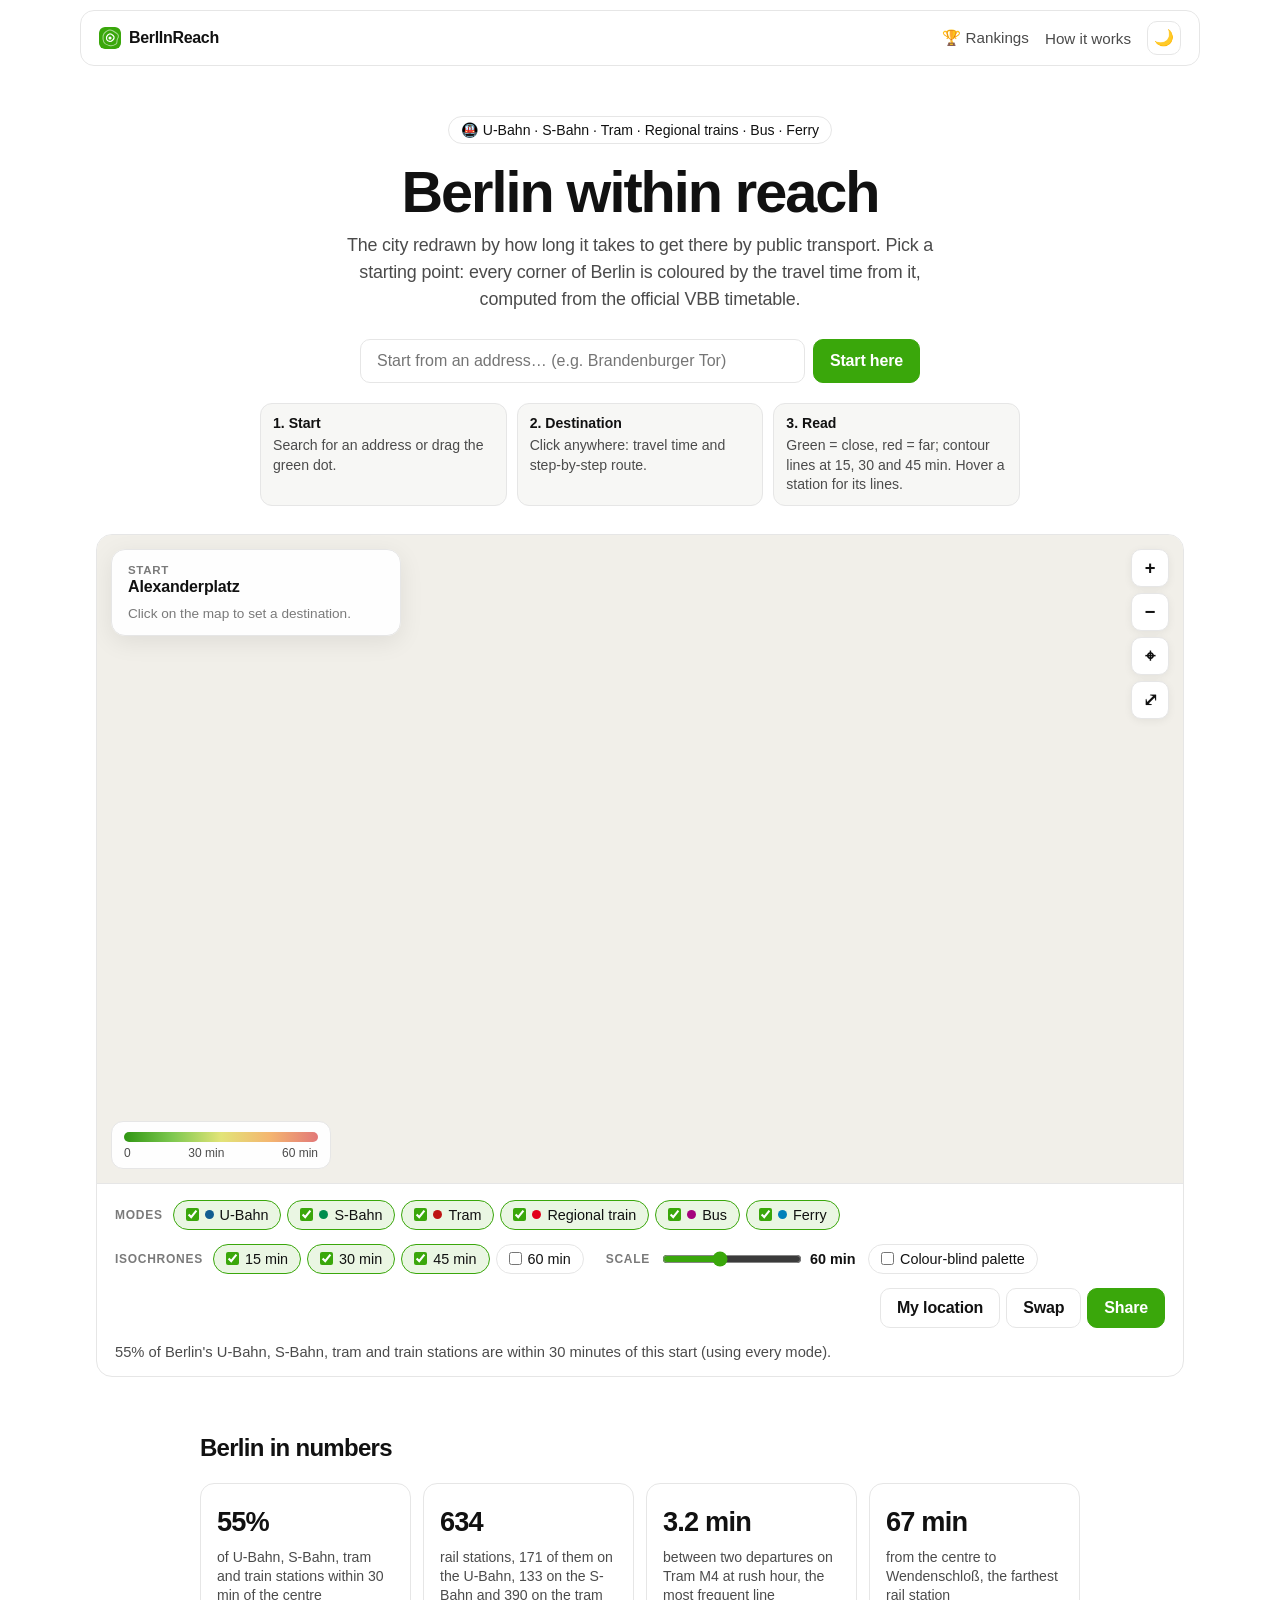
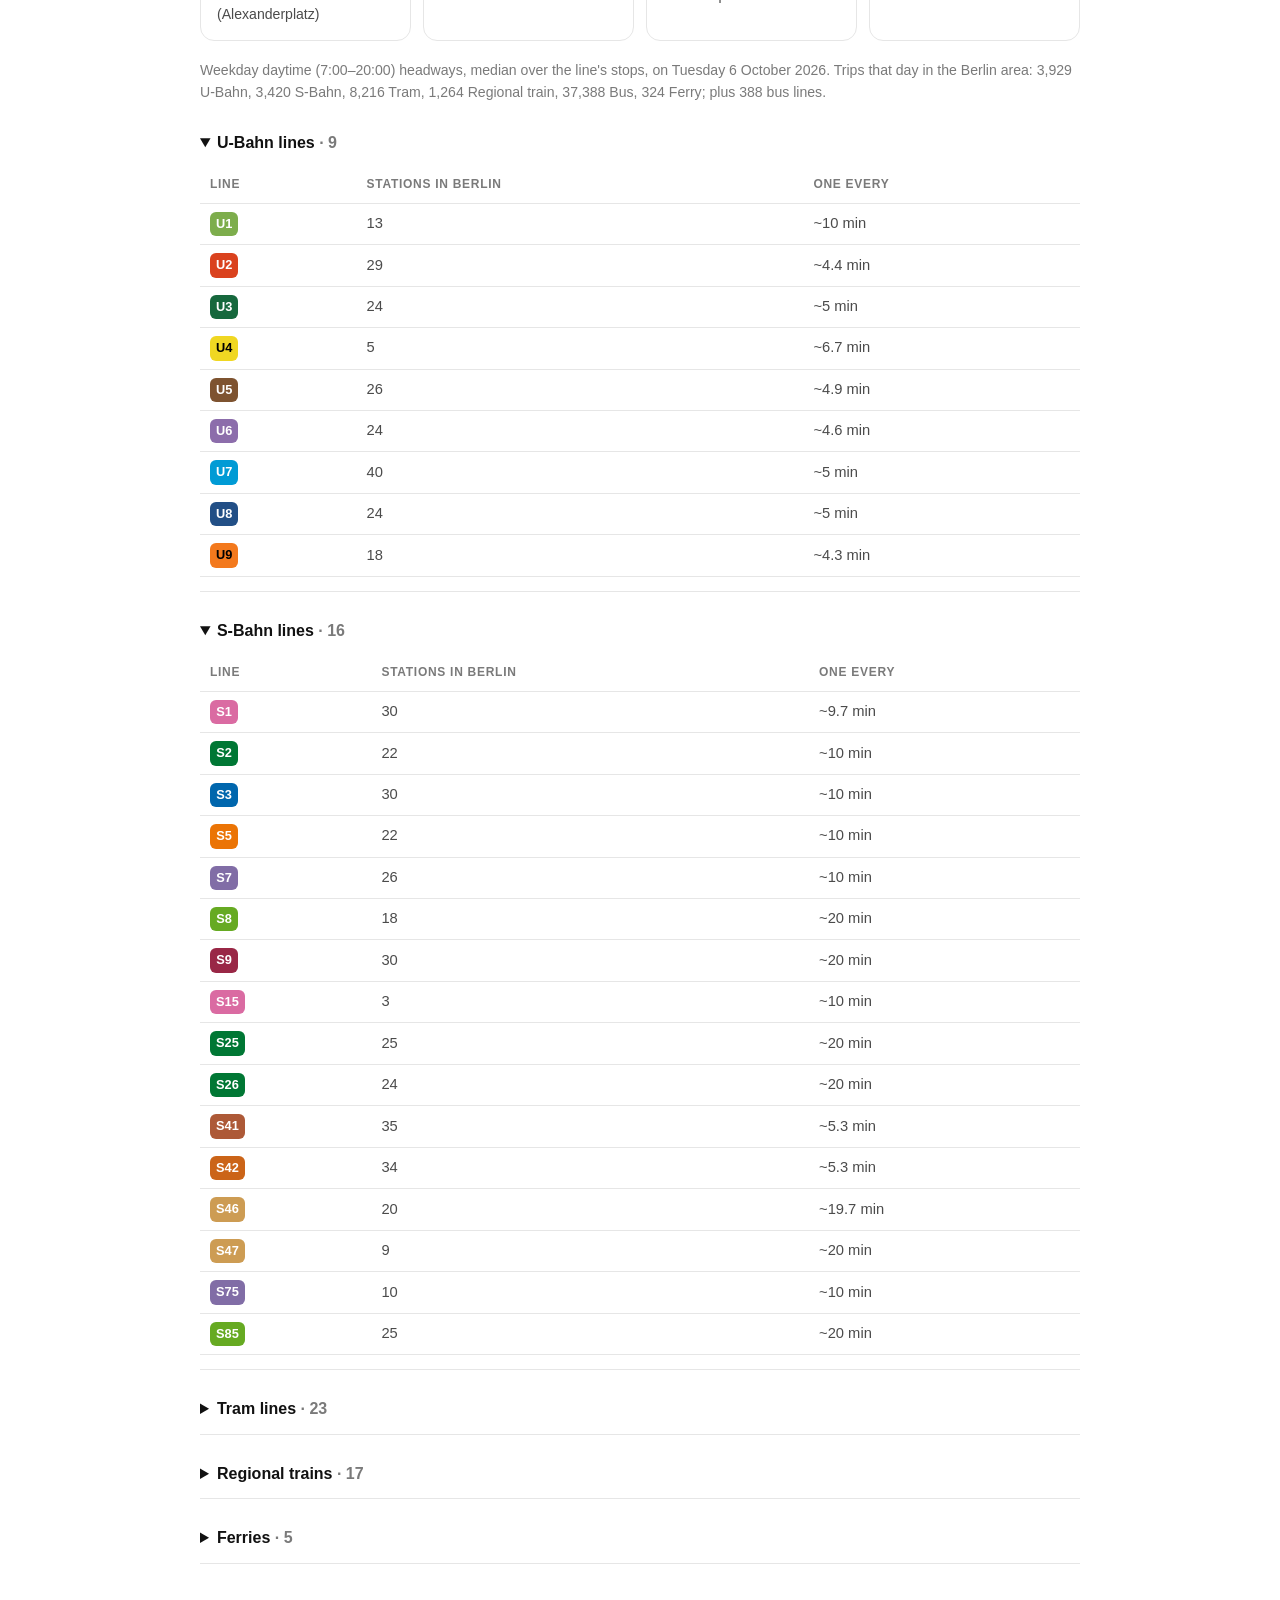
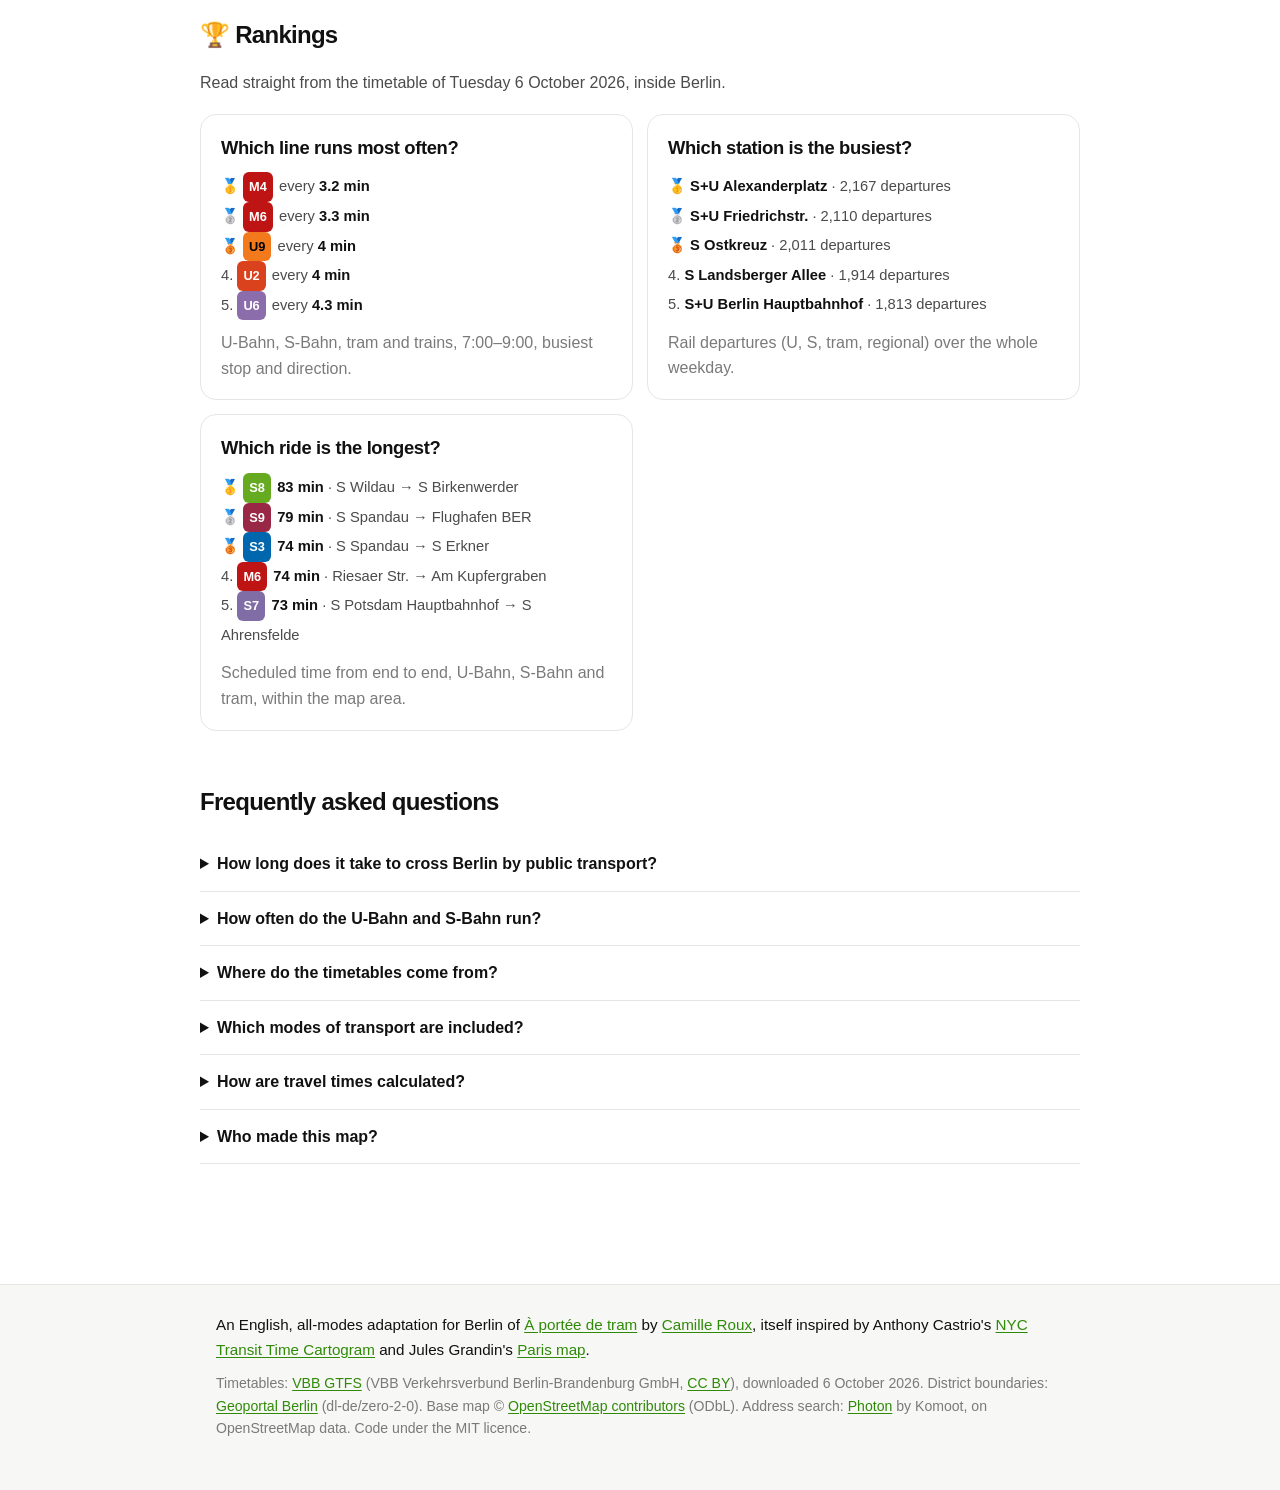
==== site/index.html @ 16c5f1ff "BerlInReach: Berlin travel-time map for every mode of public transport" ====
<!doctype html>
<html lang="en">
  <head>
    <meta charset="utf-8" />
    <meta name="viewport" content="width=device-width, initial-scale=1" />
    <title>BerlInReach · Travel times by U-Bahn, S-Bahn, tram, train, bus and ferry</title>
    <meta name="description" content="Travel time map of Berlin: pick a starting point and the whole city is coloured by how long it takes to get there by U-Bahn, S-Bahn, tram, regional train, bus and ferry (VBB timetable)." />
    <meta name="theme-color" content="#3aa70b" />
    <meta name="color-scheme" content="light dark" />
    <script>
      // Theme before the first paint: the visitor's choice, else the system's (toggle in the top bar, app.js).
      document.documentElement.dataset.theme =
        localStorage.getItem("theme") || (matchMedia("(prefers-color-scheme: dark)").matches ? "dark" : "light");
    </script>
    <link rel="icon" href="favicon.svg" type="image/svg+xml" />
    <meta property="og:type" content="website" />
    <meta property="og:locale" content="en_GB" />
    <meta property="og:site_name" content="BerlInReach" />
    <meta property="og:title" content="BerlInReach" />
    <meta property="og:description" content="Travel time map of Berlin: pick a starting point and the whole city is coloured by how long it takes to get there by U-Bahn, S-Bahn, tram, regional train, bus and ferry (VBB timetable)." />
    <meta name="twitter:card" content="summary" />
    <meta name="twitter:title" content="BerlInReach" />
    <meta name="twitter:description" content="Travel time map of Berlin: pick a starting point and the whole city is coloured by how long it takes to get there by U-Bahn, S-Bahn, tram, regional train, bus and ferry (VBB timetable)." />
    <script type="application/ld+json">{"@context": "https://schema.org", "@graph": [{"@type": "WebApplication", "name": "BerlInReach", "description": "Travel time map of Berlin: pick a starting point and the whole city is coloured by how long it takes to get there by U-Bahn, S-Bahn, tram, regional train, bus and ferry (VBB timetable).", "inLanguage": "en", "applicationCategory": "TravelApplication", "operatingSystem": "Web", "isAccessibleForFree": true, "spatialCoverage": {"@type": "Place", "name": "Berlin"}, "isBasedOn": ["https://tram.camilleroux.com/", "https://castrio.me/nyc/"]}, {"@type": "FAQPage", "mainEntity": [{"@type": "Question", "name": "How long does it take to cross Berlin by public transport?", "acceptedAnswer": {"@type": "Answer", "text": "From the centre (Alexanderplatz), 10% of U-Bahn, S-Bahn, tram and train stations are less than 15 minutes away and 55% less than 30 minutes, walking and waiting included. The farthest one, Wendenschloß, takes about 67 minutes."}}, {"@type": "Question", "name": "How often do the U-Bahn and S-Bahn run?", "acceptedAnswer": {"@type": "Answer", "text": "On a weekday between 7:00 and 20:00, the typical gap between two trains is U1: 10 min, U2: 4.4 min, U3: 5 min, U4: 6.7 min, U5: 4.9 min, U6: 4.6 min, U7: 5 min, U8: 5 min, U9: 4.3 min, S1: 9.7 min, S2: 10 min, S3: 10 min, S5: 10 min, S7: 10 min, S8: 20 min, S9: 20 min, S15: 10 min, S25: 20 min, S26: 20 min, S41: 5.3 min, S42: 5.3 min, S46: 19.7 min, S47: 20 min, S75: 10 min, S85: 20 min. The most frequent at rush hour is Tram M4, every 3.2 minutes."}}, {"@type": "Question", "name": "Where do the timetables come from?", "acceptedAnswer": {"@type": "Answer", "text": "From the official VBB timetable in GTFS format (VBB Verkehrsverbund Berlin-Brandenburg GmbH, CC BY), downloaded on 6 October 2026 and valid until 12 December 2026. Times are those of Tuesday 6 October 2026, between 7:00 and 20:00."}}, {"@type": "Question", "name": "Which modes of transport are included?", "acceptedAnswer": {"@type": "Answer", "text": "All of them: U-Bahn, S-Bahn, tram, regional trains (RE, RB, FEX), buses and BVG ferries. Untick a mode under the map to see the city without it — for example only the rail network, or everything but buses. Waiting at rarely served stops is capped at 15 minutes."}}, {"@type": "Question", "name": "How are travel times calculated?", "acceptedAnswer": {"@type": "Answer", "text": "For each trip: walking to the stop at 4.5 km/h, waiting half of the time between two departures, the scheduled time between stops, and 1.5 minutes of walking for each change (plus a minute or so to reach underground and main-line platforms). The Spree, the Havel, the Dahme, the big canals and the lakes can only be crossed on foot over a bridge. No real-time data or disruptions: this is the city “on paper”."}}, {"@type": "Question", "name": "Who made this map?", "acceptedAnswer": {"@type": "Answer", "text": "It adapts À portée de tram by Camille Roux (MIT licence) to Berlin, in English and with every mode of transport. The idea comes from Anthony Castrio's NYC Transit Time Cartogram, adapted to Paris by Jules Grandin (C'est encore loin ?)."}}]}]}</script>
    <link rel="stylesheet" href="styles.css?v=de8f45d4" />
  </head>
  <body>
    <script id="city-config" type="application/json">{"slug": "berlin", "name": "Berlin", "dataVersion": "a569e556", "defaultFrom": {"lat": 52.52165, "lon": 13.41117, "label": "Alexanderplatz"}, "searchBbox": [52.33, 13.08, 52.68, 13.77]}</script>
    <header class="topbar">
      <nav class="topbar-inner" aria-label="Main navigation">
        <a class="brand" href="./"><img src="favicon.svg" width="22" height="22" alt="" /> BerlInReach</a>
        <div class="topbar-links">
          <a class="topbar-link" href="#rankings">🏆 Rankings</a>
          <a class="topbar-link" href="#faq-title">How it works</a>
          <button id="themeToggle" type="button" class="icon-button theme-toggle" aria-label="Switch to dark mode">🌙</button>
        </div>
      </nav>
    </header>

    <main class="page">
      <section class="hero">
        <span class="chip">🚇 U-Bahn · S-Bahn · Tram · Regional trains · Bus · Ferry</span>
        <h1>Berlin within&nbsp;reach</h1>
        <p class="lede">
          The city redrawn by how long it takes to get there by public transport. Pick a starting point: every corner
          of Berlin is coloured by the travel time from it, computed from the official VBB timetable.
        </p>
        <form id="searchForm" class="search" role="search" autocomplete="off">
          <label class="visually-hidden" for="searchInput">Starting address</label>
          <input id="searchInput" type="search" placeholder="Start from an address… (e.g. Brandenburger Tor)" />
          <button type="submit" class="button primary">Start here</button>
          <ul id="searchResults" class="search-results" hidden></ul>
        </form>
        <ol class="steps" aria-label="How to use">
          <li><strong>1. Start</strong> Search for an address or drag the green dot.</li>
          <li><strong>2. Destination</strong> Click anywhere: travel time and step-by-step route.</li>
          <li><strong>3. Read</strong> Green = close, red = far; contour lines at 15, 30 and 45 min. Hover a station for its lines.</li>
        </ol>
      </section>

      <section class="map-card" aria-label="Travel time map">
        <noscript>
          <p class="noscript">This interactive map needs JavaScript to compute travel times. Please enable it.</p>
        </noscript>
        <div id="mapStage" class="map-stage">
          <canvas id="mapCanvas"></canvas>
          <div id="mapTooltip" class="map-tooltip" role="tooltip" hidden></div>

          <aside id="tripPanel" class="trip-panel" aria-live="polite">
            <p class="trip-eyebrow">Start</p>
            <p id="tripFrom" class="trip-from">Loading the network…</p>
            <div id="tripResult" class="trip-result" hidden>
              <div class="trip-row">
                <p class="trip-eyebrow">Destination</p>
                <button id="removeTo" type="button" class="link-button">Remove</button>
              </div>
              <p id="tripTo" class="trip-to"></p>
              <p id="tripDuration" class="trip-duration"></p>
              <ol id="tripSteps" class="trip-steps"></ol>
              <div id="heatFrom" class="segmented" role="group" aria-label="Point the map is coloured from">
                <span>Map from</span>
                <button type="button" data-source="from" aria-pressed="true">the start</button>
                <button type="button" data-source="to" aria-pressed="false">the destination</button>
              </div>
            </div>
            <p id="tripHint" class="trip-hint">Click on the map to set a destination.</p>
          </aside>

          <div class="map-buttons">
            <button id="zoomIn" type="button" class="icon-button" aria-label="Zoom in">+</button>
            <button id="zoomOut" type="button" class="icon-button" aria-label="Zoom out">−</button>
            <button id="recenter" type="button" class="icon-button" aria-label="Recentre the map">⌖</button>
            <button id="fullscreen" type="button" class="icon-button" aria-label="Fullscreen">⤢</button>
          </div>

          <div class="legend" aria-hidden="true">
            <div id="legendBar" class="legend-bar"></div>
            <div class="legend-labels"><span>0</span><span id="legendMid"></span><span id="legendMax"></span></div>
          </div>
        </div>

        <div class="controls">
          <div id="modeToggles" class="control-group">
            <span class="control-label">Modes</span>
            <label class="pill-toggle"><input type="checkbox" value="ubahn" checked /><span class="mode-dot" style="background:#115D91"></span> U-Bahn</label>
            <label class="pill-toggle"><input type="checkbox" value="sbahn" checked /><span class="mode-dot" style="background:#008D4F"></span> S-Bahn</label>
            <label class="pill-toggle"><input type="checkbox" value="tram" checked /><span class="mode-dot" style="background:#BE1414"></span> Tram</label>
            <label class="pill-toggle"><input type="checkbox" value="regional" checked /><span class="mode-dot" style="background:#E2001A"></span> Regional train</label>
            <label class="pill-toggle"><input type="checkbox" value="bus" checked /><span class="mode-dot" style="background:#A5027D"></span> Bus</label>
            <label class="pill-toggle"><input type="checkbox" value="ferry" checked /><span class="mode-dot" style="background:#0080BA"></span> Ferry</label>
          </div>
          <div id="isoToggles" class="control-group">
            <span class="control-label">Isochrones</span>
            <label class="pill-toggle"><input type="checkbox" value="15" checked /> 15 min</label>
            <label class="pill-toggle"><input type="checkbox" value="30" checked /> 30 min</label>
            <label class="pill-toggle"><input type="checkbox" value="45" checked /> 45 min</label>
            <label class="pill-toggle"><input type="checkbox" value="60" /> 60 min</label>
          </div>
          <div class="control-group">
            <label class="control-label" for="maxRange">Scale</label>
            <input id="maxRange" type="range" min="20" max="120" step="5" value="60" />
            <output id="maxValue" for="maxRange">60 min</output>
            <label class="pill-toggle" title="Yellow (close) to purple (far): readable with any colour vision"><input id="paletteToggle" type="checkbox" /> Colour-blind palette</label>
          </div>
          <div class="control-group actions">
            <button id="locate" type="button" class="button">My location</button>
            <button id="swap" type="button" class="button">Swap</button>
            <button id="share" type="button" class="button primary">Share</button>
          </div>
        </div>
        <p id="reach" class="reach"></p>
      </section>

      <section class="section" aria-labelledby="stats-title">
        <h2 id="stats-title">Berlin in numbers</h2>
        <div class="stat-grid">
          <div class="stat"><strong>55%</strong><span>of U-Bahn, S-Bahn, tram and train stations within 30 min of the centre (Alexanderplatz)</span></div>
          <div class="stat"><strong>634</strong><span>rail stations, 171 of them on the U-Bahn, 133 on the S-Bahn and 390 on the tram</span></div>
          <div class="stat"><strong>3.2&nbsp;min</strong><span>between two departures on Tram M4 at rush hour, the most frequent line</span></div>
          <div class="stat"><strong>67&nbsp;min</strong><span>from the centre to Wendenschloß, the farthest rail station</span></div>
        </div>
        <p class="muted">Weekday daytime (7:00–20:00) headways, median over the line's stops, on Tuesday 6 October 2026. Trips that day in the Berlin area: 3,929 U-Bahn, 3,420 S-Bahn, 8,216 Tram, 1,264 Regional train, 37,388 Bus, 324 Ferry; plus 388 bus lines.</p>
        <details class="lines-block" open>
          <summary>U-Bahn lines <span class="muted">· 9</span></summary>
          <table class="lines-table">
            <thead><tr><th scope="col">Line</th><th scope="col">Stations in Berlin</th><th scope="col">One every</th></tr></thead>
            <tbody>
            <tr><td><span class="line-badge" style="background:#7DAD4C;color:#FFFFFF">U1</span></td><td>13</td><td>~10 min</td></tr>
            <tr><td><span class="line-badge" style="background:#DA421E;color:#FFFFFF">U2</span></td><td>29</td><td>~4.4 min</td></tr>
            <tr><td><span class="line-badge" style="background:#16683D;color:#FFFFFF">U3</span></td><td>24</td><td>~5 min</td></tr>
            <tr><td><span class="line-badge" style="background:#F0D722;color:#000000">U4</span></td><td>5</td><td>~6.7 min</td></tr>
            <tr><td><span class="line-badge" style="background:#7E5330;color:#FFFFFF">U5</span></td><td>26</td><td>~4.9 min</td></tr>
            <tr><td><span class="line-badge" style="background:#8C6DAB;color:#FFFFFF">U6</span></td><td>24</td><td>~4.6 min</td></tr>
            <tr><td><span class="line-badge" style="background:#009BD5;color:#FFFFFF">U7</span></td><td>40</td><td>~5 min</td></tr>
            <tr><td><span class="line-badge" style="background:#224F86;color:#FFFFFF">U8</span></td><td>24</td><td>~5 min</td></tr>
            <tr><td><span class="line-badge" style="background:#F3791D;color:#000000">U9</span></td><td>18</td><td>~4.3 min</td></tr>
            </tbody>
          </table>
        </details>
        <details class="lines-block" open>
          <summary>S-Bahn lines <span class="muted">· 16</span></summary>
          <table class="lines-table">
            <thead><tr><th scope="col">Line</th><th scope="col">Stations in Berlin</th><th scope="col">One every</th></tr></thead>
            <tbody>
            <tr><td><span class="line-badge" style="background:#DA6BA2;color:#FFFFFF">S1</span></td><td>30</td><td>~9.7 min</td></tr>
            <tr><td><span class="line-badge" style="background:#007734;color:#FFFFFF">S2</span></td><td>22</td><td>~10 min</td></tr>
            <tr><td><span class="line-badge" style="background:#0066AD;color:#FFFFFF">S3</span></td><td>30</td><td>~10 min</td></tr>
            <tr><td><span class="line-badge" style="background:#EB7405;color:#FFFFFF">S5</span></td><td>22</td><td>~10 min</td></tr>
            <tr><td><span class="line-badge" style="background:#816DA6;color:#FFFFFF">S7</span></td><td>26</td><td>~10 min</td></tr>
            <tr><td><span class="line-badge" style="background:#66AA22;color:#FFFFFF">S8</span></td><td>18</td><td>~20 min</td></tr>
            <tr><td><span class="line-badge" style="background:#992746;color:#FFFFFF">S9</span></td><td>30</td><td>~20 min</td></tr>
            <tr><td><span class="line-badge" style="background:#DA6BA2;color:#FFFFFF">S15</span></td><td>3</td><td>~10 min</td></tr>
            <tr><td><span class="line-badge" style="background:#007734;color:#FFFFFF">S25</span></td><td>25</td><td>~20 min</td></tr>
            <tr><td><span class="line-badge" style="background:#007734;color:#FFFFFF">S26</span></td><td>24</td><td>~20 min</td></tr>
            <tr><td><span class="line-badge" style="background:#AD5937;color:#FFFFFF">S41</span></td><td>35</td><td>~5.3 min</td></tr>
            <tr><td><span class="line-badge" style="background:#CB6418;color:#FFFFFF">S42</span></td><td>34</td><td>~5.3 min</td></tr>
            <tr><td><span class="line-badge" style="background:#CD9C53;color:#FFFFFF">S46</span></td><td>20</td><td>~19.7 min</td></tr>
            <tr><td><span class="line-badge" style="background:#CD9C53;color:#FFFFFF">S47</span></td><td>9</td><td>~20 min</td></tr>
            <tr><td><span class="line-badge" style="background:#816DA6;color:#FFFFFF">S75</span></td><td>10</td><td>~10 min</td></tr>
            <tr><td><span class="line-badge" style="background:#66AA22;color:#FFFFFF">S85</span></td><td>25</td><td>~20 min</td></tr>
            </tbody>
          </table>
        </details>
        <details class="lines-block">
          <summary>Tram lines <span class="muted">· 23</span></summary>
          <table class="lines-table">
            <thead><tr><th scope="col">Line</th><th scope="col">Stations in Berlin</th><th scope="col">One every</th></tr></thead>
            <tbody>
            <tr><td><span class="line-badge" style="background:#BE1414;color:#FFFFFF">12</span></td><td>15</td><td>~10 min</td></tr>
            <tr><td><span class="line-badge" style="background:#BE1414;color:#FFFFFF">16</span></td><td>30</td><td>~10.2 min</td></tr>
            <tr><td><span class="line-badge" style="background:#BE1414;color:#FFFFFF">18</span></td><td>49</td><td>~11.8 min</td></tr>
            <tr><td><span class="line-badge" style="background:#BE1414;color:#FFFFFF">21</span></td><td>44</td><td>~20 min</td></tr>
            <tr><td><span class="line-badge" style="background:#BE1414;color:#FFFFFF">27</span></td><td>70</td><td>~20 min</td></tr>
            <tr><td><span class="line-badge" style="background:#BE1414;color:#FFFFFF">50</span></td><td>44</td><td>~9.8 min</td></tr>
            <tr><td><span class="line-badge" style="background:#BE1414;color:#FFFFFF">60</span></td><td>63</td><td>~19.7 min</td></tr>
            <tr><td><span class="line-badge" style="background:#BE1414;color:#FFFFFF">61</span></td><td>51</td><td>~20 min</td></tr>
            <tr><td><span class="line-badge" style="background:#BE1414;color:#FFFFFF">62</span></td><td>32</td><td>~10 min</td></tr>
            <tr><td><span class="line-badge" style="background:#BE1414;color:#FFFFFF">63</span></td><td>20</td><td>~10 min</td></tr>
            <tr><td><span class="line-badge" style="background:#BE1414;color:#FFFFFF">67</span></td><td>32</td><td>~10.4 min</td></tr>
            <tr><td><span class="line-badge" style="background:#BE1414;color:#FFFFFF">68</span></td><td>31</td><td>~10 min</td></tr>
            <tr><td><span class="line-badge" style="background:#BE1414;color:#FFFFFF">87</span></td><td>1</td><td>~14.2 min</td></tr>
            <tr><td><span class="line-badge" style="background:#BE1414;color:#FFFFFF">88</span></td><td>2</td><td>~17 min</td></tr>
            <tr><td><span class="line-badge" style="background:#BE1414;color:#FFFFFF">M1</span></td><td>36</td><td>~14.9 min</td></tr>
            <tr><td><span class="line-badge" style="background:#BE1414;color:#FFFFFF">M2</span></td><td>32</td><td>~20 min</td></tr>
            <tr><td><span class="line-badge" style="background:#BE1414;color:#FFFFFF">M4</span></td><td>40</td><td>~3.8 min</td></tr>
            <tr><td><span class="line-badge" style="background:#BE1414;color:#FFFFFF">M5</span></td><td>70</td><td>~10 min</td></tr>
            <tr><td><span class="line-badge" style="background:#BE1414;color:#FFFFFF">M6</span></td><td>48</td><td>~9.9 min</td></tr>
            <tr><td><span class="line-badge" style="background:#BE1414;color:#FFFFFF">M8</span></td><td>57</td><td>~9.9 min</td></tr>
            <tr><td><span class="line-badge" style="background:#BE1414;color:#FFFFFF">M10</span></td><td>47</td><td>~5 min</td></tr>
            <tr><td><span class="line-badge" style="background:#BE1414;color:#FFFFFF">M13</span></td><td>48</td><td>~10 min</td></tr>
            <tr><td><span class="line-badge" style="background:#BE1414;color:#FFFFFF">M17</span></td><td>44</td><td>~5 min</td></tr>
            </tbody>
          </table>
        </details>
        <details class="lines-block">
          <summary>Regional trains <span class="muted">· 17</span></summary>
          <table class="lines-table">
            <thead><tr><th scope="col">Line</th><th scope="col">Stations in Berlin</th><th scope="col">One every</th></tr></thead>
            <tbody>
            <tr><td><span class="line-badge" style="background:#79122F;color:#FFFFFF">FEX</span></td><td>3</td><td>~10 min</td></tr>
            <tr><td><span class="line-badge" style="background:#E2001A;color:#FFFFFF">RE1</span></td><td>4</td><td>~26.5 min</td></tr>
            <tr><td><span class="line-badge" style="background:#FFD502;color:#000000">RE2</span></td><td>6</td><td>~60 min</td></tr>
            <tr><td><span class="line-badge" style="background:#EB7405;color:#FFFFFF">RE3</span></td><td>5</td><td>~60 min</td></tr>
            <tr><td><span class="line-badge" style="background:#992746;color:#FFFFFF">RE4</span></td><td>6</td><td>~60 min</td></tr>
            <tr><td><span class="line-badge" style="background:#007734;color:#FFFFFF">RE7</span></td><td>7</td><td>~60 min</td></tr>
            <tr><td><span class="line-badge" style="background:#816DA6;color:#FFFFFF">RE8</span></td><td>6</td><td>~60 min</td></tr>
            <tr><td><span class="line-badge" style="background:#E2001A;color:#FFFFFF">RB10</span></td><td>6</td><td>~60 min</td></tr>
            <tr><td><span class="line-badge" style="background:#A5027D;color:#FFFFFF">RB14</span></td><td>2</td><td>~60 min</td></tr>
            <tr><td><span class="line-badge" style="background:#501689;color:#FFFFFF">RB21</span></td><td>4</td><td>~60 min</td></tr>
            <tr><td><span class="line-badge" style="background:#DA6BA2;color:#FFFFFF">RB24</span></td><td>4</td><td>~60 min</td></tr>
            <tr><td><span class="line-badge" style="background:#007CB0;color:#FFFFFF">RB25</span></td><td>3</td><td>~33.9 min</td></tr>
            <tr><td><span class="line-badge" style="background:#009686;color:#FFFFFF">RB26</span></td><td>3</td><td>~60 min</td></tr>
            <tr><td><span class="line-badge" style="background:#E2001A;color:#FFFFFF">RB27</span></td><td>2</td><td>~111.9 min</td></tr>
            <tr><td><span class="line-badge" style="background:#697C8A;color:#FFFFFF">RB32</span></td><td>3</td><td>~60 min</td></tr>
            <tr><td><span class="line-badge" style="background:#AD5937;color:#FFFFFF">RB37</span></td><td>1</td><td>~60 min</td></tr>
            <tr><td><span class="line-badge" style="background:#E2001A;color:#FFFFFF">RE20</span></td><td>3</td><td>~60 min</td></tr>
            </tbody>
          </table>
        </details>
        <details class="lines-block">
          <summary>Ferries <span class="muted">· 5</span></summary>
          <table class="lines-table">
            <thead><tr><th scope="col">Line</th><th scope="col">Stations in Berlin</th><th scope="col">One every</th></tr></thead>
            <tbody>
            <tr><td><span class="line-badge" style="background:#0080BA;color:#FFFFFF">F10</span></td><td>2</td><td>~60 min</td></tr>
            <tr><td><span class="line-badge" style="background:#0080BA;color:#FFFFFF">F11</span></td><td>2</td><td>~15.9 min</td></tr>
            <tr><td><span class="line-badge" style="background:#0080BA;color:#FFFFFF">F12</span></td><td>2</td><td>~13.6 min</td></tr>
            <tr><td><span class="line-badge" style="background:#0080BA;color:#FFFFFF">F21</span></td><td>2</td><td>~45.9 min</td></tr>
            <tr><td><span class="line-badge" style="background:#0080BA;color:#FFFFFF">F23</span></td><td>4</td><td>~86.7 min</td></tr>
            </tbody>
          </table>
        </details>
      </section>

      <section id="rankings" class="section" aria-labelledby="rankings-title">
        <h2 id="rankings-title">🏆 Rankings</h2>
        <p>Read straight from the timetable of Tuesday 6 October 2026, inside Berlin.</p>
        <div class="ranking-cards">
          <div class="ranking-card">
            <span class="ranking-card-question">Which line runs most often?</span>
            <ol>
              <li>🥇 <span class="line-badge" style="background:#BE1414;color:#FFFFFF">M4</span> every <strong>3.2 min</strong></li>
              <li>🥈 <span class="line-badge" style="background:#BE1414;color:#FFFFFF">M6</span> every <strong>3.3 min</strong></li>
              <li>🥉 <span class="line-badge" style="background:#F3791D;color:#000000">U9</span> every <strong>4 min</strong></li>
              <li>4. <span class="line-badge" style="background:#DA421E;color:#FFFFFF">U2</span> every <strong>4 min</strong></li>
              <li>5. <span class="line-badge" style="background:#8C6DAB;color:#FFFFFF">U6</span> every <strong>4.3 min</strong></li>
            </ol>
            <span class="muted">U-Bahn, S-Bahn, tram and trains, 7:00–9:00, busiest stop and direction.</span>
          </div>
          <div class="ranking-card">
            <span class="ranking-card-question">Which station is the busiest?</span>
            <ol>
              <li>🥇 <strong>S+U Alexanderplatz</strong> · 2,167 departures</li>
              <li>🥈 <strong>S+U Friedrichstr.</strong> · 2,110 departures</li>
              <li>🥉 <strong>S Ostkreuz</strong> · 2,011 departures</li>
              <li>4. <strong>S Landsberger Allee</strong> · 1,914 departures</li>
              <li>5. <strong>S+U Berlin Hauptbahnhof</strong> · 1,813 departures</li>
            </ol>
            <span class="muted">Rail departures (U, S, tram, regional) over the whole weekday.</span>
          </div>
          <div class="ranking-card">
            <span class="ranking-card-question">Which ride is the longest?</span>
            <ol>
              <li>🥇 <span class="line-badge" style="background:#66AA22;color:#FFFFFF">S8</span> <strong>83 min</strong> · S Wildau → S Birkenwerder</li>
              <li>🥈 <span class="line-badge" style="background:#992746;color:#FFFFFF">S9</span> <strong>79 min</strong> · S Spandau → Flughafen BER</li>
              <li>🥉 <span class="line-badge" style="background:#0066AD;color:#FFFFFF">S3</span> <strong>74 min</strong> · S Spandau → S Erkner</li>
              <li>4. <span class="line-badge" style="background:#BE1414;color:#FFFFFF">M6</span> <strong>74 min</strong> · Riesaer Str. → Am Kupfergraben</li>
              <li>5. <span class="line-badge" style="background:#816DA6;color:#FFFFFF">S7</span> <strong>73 min</strong> · S Potsdam Hauptbahnhof → S Ahrensfelde</li>
            </ol>
            <span class="muted">Scheduled time from end to end, U-Bahn, S-Bahn and tram, within the map area.</span>
          </div>
        </div>
      </section>

      <section class="section" aria-labelledby="faq-title">
        <h2 id="faq-title">Frequently asked questions</h2>
        <details class="faq"><summary>How long does it take to cross Berlin by public transport?</summary><p>From the centre (Alexanderplatz), 10% of U-Bahn, S-Bahn, tram and train stations are less than 15 minutes away and 55% less than 30 minutes, walking and waiting included. The farthest one, Wendenschloß, takes about 67 minutes.</p></details>
        <details class="faq"><summary>How often do the U-Bahn and S-Bahn run?</summary><p>On a weekday between 7:00 and 20:00, the typical gap between two trains is U1: 10 min, U2: 4.4 min, U3: 5 min, U4: 6.7 min, U5: 4.9 min, U6: 4.6 min, U7: 5 min, U8: 5 min, U9: 4.3 min, S1: 9.7 min, S2: 10 min, S3: 10 min, S5: 10 min, S7: 10 min, S8: 20 min, S9: 20 min, S15: 10 min, S25: 20 min, S26: 20 min, S41: 5.3 min, S42: 5.3 min, S46: 19.7 min, S47: 20 min, S75: 10 min, S85: 20 min. The most frequent at rush hour is Tram M4, every 3.2 minutes.</p></details>
        <details class="faq"><summary>Where do the timetables come from?</summary><p>From the official VBB timetable in GTFS format (VBB Verkehrsverbund Berlin-Brandenburg GmbH, CC BY), downloaded on 6 October 2026 and valid until 12 December 2026. Times are those of Tuesday 6 October 2026, between 7:00 and 20:00.</p></details>
        <details class="faq"><summary>Which modes of transport are included?</summary><p>All of them: U-Bahn, S-Bahn, tram, regional trains (RE, RB, FEX), buses and BVG ferries. Untick a mode under the map to see the city without it — for example only the rail network, or everything but buses. Waiting at rarely served stops is capped at 15 minutes.</p></details>
        <details class="faq"><summary>How are travel times calculated?</summary><p>For each trip: walking to the stop at 4.5 km/h, waiting half of the time between two departures, the scheduled time between stops, and 1.5 minutes of walking for each change (plus a minute or so to reach underground and main-line platforms). The Spree, the Havel, the Dahme, the big canals and the lakes can only be crossed on foot over a bridge. No real-time data or disruptions: this is the city “on paper”.</p></details>
        <details class="faq"><summary>Who made this map?</summary><p>It adapts <a href="https://tram.camilleroux.com/">À portée de tram</a> by <a href="https://www.camilleroux.com/">Camille Roux</a> (MIT licence) to Berlin, in English and with every mode of transport. The idea comes from Anthony Castrio's <a href="https://castrio.me/nyc/">NYC Transit Time Cartogram</a>, adapted to Paris by Jules Grandin (<a href="https://julesgrandin.github.io/paris-temps-transport/">C'est encore loin ?</a>).</p></details>
      </section>
    </main>

    <footer class="site-footer">
      <div class="footer-inner">
        <p class="footer-author">
          An English, all-modes adaptation for Berlin of <a href="https://tram.camilleroux.com/">À portée de tram</a>
          by <a href="https://www.camilleroux.com/">Camille Roux</a>, itself inspired by Anthony Castrio's
          <a href="https://castrio.me/nyc/">NYC Transit Time Cartogram</a> and Jules Grandin's
          <a href="https://julesgrandin.github.io/paris-temps-transport/">Paris map</a>.
        </p>
        <p class="footer-credits">
          Timetables: <a href="https://daten.berlin.de/datensaetze/vbb-fahrplandaten-via-gtfs">VBB GTFS</a> (VBB Verkehrsverbund Berlin-Brandenburg GmbH, <a href="https://opendefinition.org/licenses/cc-by/">CC BY</a>),
          downloaded 6 October 2026. District boundaries: <a href="https://daten.odis-berlin.de/de/dataset/bezirksgrenzen/">Geoportal Berlin</a> (dl-de/zero-2-0).
          Base map © <a href="https://www.openstreetmap.org/copyright">OpenStreetMap contributors</a> (ODbL).
          Address search: <a href="https://photon.komoot.io/">Photon</a> by Komoot, on OpenStreetMap data.
          Code under the MIT licence.
        </p>
      </div>
    </footer>

    <div id="toast" class="toast" role="status" hidden></div>
    <script type="module" src="app.js?v=71b8e518"></script>
  </body>
</html>
---- site/styles.css ----
/* Adapted from "À portée de tram" by Camille Roux (MIT). */

:root {
  color-scheme: light;
  --green: #3aa70b;
  --green-strong: #2f8a08;
  --green-soft: #eaf6e3;
  --ink: #111111;
  --ink-soft: #4b4b4b;
  --muted: #7a7a7a;
  --line: #e6e6e6;
  --line-strong: #cfcfcf;
  --surface: #ffffff;
  --surface-alt: #f7f7f5;
  --glass: rgba(255, 255, 255, 0.86);
  --panel: rgba(255, 255, 255, 0.95);
  --map-bg: #f1efe9;
  --toast-bg: #111111;
  --toast-ink: #ffffff;
  --radius: 16px;
  --shadow: 0 6px 24px rgba(0, 0, 0, 0.08);
  --shadow-small: 0 2px 8px rgba(0, 0, 0, 0.06);
  font-family: "Inter", -apple-system, BlinkMacSystemFont, "Segoe UI", Roboto, sans-serif;
  color: var(--ink);
  background: var(--surface);
}

/* Dark mode: set on <html data-theme="dark"> (system preference, or the toggle in the top bar). */
:root[data-theme="dark"] {
  color-scheme: dark;
  --green: #4cc21a;
  --green-strong: #6fd63f;
  --green-soft: #1f3317;
  --ink: #f1f1f1;
  --ink-soft: #c4c4c4;
  --muted: #8f8f8f;
  --line: #2e3238;
  --line-strong: #464b53;
  --surface: #16181c;
  --surface-alt: #1e2126;
  --glass: rgba(22, 24, 28, 0.86);
  --panel: rgba(26, 28, 33, 0.95);
  --map-bg: #121418;
  --toast-bg: #f1f1f1;
  --toast-ink: #111111;
  --shadow: 0 6px 24px rgba(0, 0, 0, 0.45);
  --shadow-small: 0 2px 8px rgba(0, 0, 0, 0.35);
}

* {
  box-sizing: border-box;
}

body {
  margin: 0;
  background: var(--surface);
  -webkit-font-smoothing: antialiased;
}

a {
  color: var(--green-strong);
  text-underline-offset: 2px;
}

.visually-hidden {
  position: absolute;
  width: 1px;
  height: 1px;
  overflow: hidden;
  clip: rect(0 0 0 0);
}

/* --- Top bar ------------------------------------------------------------ */

.topbar {
  position: sticky;
  top: 0;
  z-index: 20;
  padding: 10px 16px;
}

.topbar-inner {
  max-width: 1120px;
  margin: 0 auto;
  display: flex;
  align-items: center;
  justify-content: space-between;
  gap: 12px;
  padding: 10px 18px;
  border: 1px solid var(--line);
  border-radius: 14px;
  background: var(--glass);
  backdrop-filter: blur(12px);
  -webkit-backdrop-filter: blur(12px);
}

.brand {
  display: inline-flex;
  align-items: center;
  gap: 8px;
  color: var(--ink);
  font-weight: 700;
  text-decoration: none;
  letter-spacing: -0.02em;
}

.brand img {
  border-radius: 6px;
}

.topbar-links {
  display: flex;
  align-items: center;
  gap: 16px;
}

.topbar-link {
  color: var(--ink-soft);
  font-weight: 500;
  font-size: 0.95rem;
  text-decoration: none;
}

.topbar-link:hover {
  color: var(--ink);
}

/* --- Hero --------------------------------------------------------------- */

.page {
  max-width: 1120px;
  margin: 0 auto;
  padding: 0 16px 56px;
}

.hero {
  display: flex;
  flex-direction: column;
  align-items: center;
  text-align: center;
  padding: 40px 0 28px;
}

.chip {
  display: inline-flex;
  align-items: center;
  gap: 6px;
  padding: 5px 12px;
  border: 1px solid var(--line);
  border-radius: 999px;
  font-size: 0.88rem;
  font-weight: 500;
}

.hero {
  position: relative;
}

.chip.active {
  border-color: var(--green);
  background: var(--green-soft);
}

h1 {
  margin: 18px 0 10px;
  font-size: clamp(2.2rem, 6vw, 3.6rem);
  font-weight: 800;
  letter-spacing: -0.035em;
  line-height: 1.05;
}

.lede {
  max-width: 620px;
  margin: 0;
  color: var(--ink-soft);
  font-size: 1.12rem;
  line-height: 1.5;
  letter-spacing: -0.01em;
}

.search {
  position: relative;
  display: flex;
  gap: 8px;
  width: min(560px, 100%);
  margin-top: 26px;
}

.search input {
  flex: 1;
  min-width: 0;
  padding: 12px 16px;
  border: 1px solid var(--line);
  border-radius: 10px;
  font: inherit;
  font-size: 1rem;
  background: var(--surface);
}

.search input:focus {
  outline: 2px solid var(--green);
  outline-offset: 1px;
  border-color: transparent;
}

.search-results {
  position: absolute;
  top: calc(100% + 6px);
  left: 0;
  right: 0;
  z-index: 15;
  margin: 0;
  padding: 6px;
  list-style: none;
  text-align: left;
  border: 1px solid var(--line);
  border-radius: 12px;
  background: var(--surface);
  box-shadow: var(--shadow);
}

.search-results button {
  display: block;
  width: 100%;
  padding: 9px 10px;
  border: 0;
  border-radius: 8px;
  background: none;
  font: inherit;
  text-align: left;
  cursor: pointer;
}

.search-results button:hover,
.search-results button:focus-visible {
  background: var(--surface-alt);
}

.search-results small {
  display: block;
  color: var(--muted);
}

/* --- Buttons ------------------------------------------------------------ */

.button {
  padding: 10px 16px;
  border: 1px solid var(--line);
  border-radius: 10px;
  background: var(--surface);
  color: var(--ink);
  font: inherit;
  font-weight: 600;
  letter-spacing: -0.01em;
  cursor: pointer;
  white-space: nowrap;
}

.button:hover {
  border-color: var(--line-strong);
}

.button.primary {
  border-color: var(--green);
  background: var(--green);
  color: #fff;
}

.button.primary:hover {
  background: var(--green-strong);
}

.icon-button {
  width: 38px;
  height: 38px;
  border: 1px solid var(--line);
  border-radius: 10px;
  background: var(--surface);
  color: var(--ink);
  font: inherit;
  font-size: 1.15rem;
  font-weight: 600;
  line-height: 1;
  cursor: pointer;
  box-shadow: var(--shadow-small);
}

.icon-button[hidden] {
  display: none;
}

.icon-button:hover {
  background: var(--surface-alt);
}

/* --- Map card ----------------------------------------------------------- */

.map-card {
  border: 1px solid var(--line);
  border-radius: var(--radius);
  background: var(--surface);
  overflow: hidden;
}

.map-stage {
  position: relative;
  height: min(72vh, 720px);
  min-height: 420px;
  background: var(--map-bg);
}

.map-stage:fullscreen {
  height: 100vh;
}

#mapCanvas {
  display: block;
  width: 100%;
  height: 100%;
  touch-action: none;
  cursor: crosshair;
}

#mapCanvas.panning {
  cursor: grabbing;
}

#mapCanvas.over-marker {
  cursor: grab;
}

.noscript {
  margin: 0;
  padding: 16px 18px;
  border-bottom: 1px solid var(--line);
  background: var(--green-soft);
  font-weight: 500;
}

.trip-panel {
  position: absolute;
  top: 14px;
  left: 14px;
  width: 290px;
  max-height: calc(100% - 28px);
  overflow: auto;
  padding: 14px 16px;
  border: 1px solid var(--line);
  border-radius: 14px;
  background: var(--panel);
  box-shadow: var(--shadow);
}

.trip-panel p {
  margin: 0;
}

.trip-eyebrow {
  color: var(--muted);
  font-size: 0.72rem;
  font-weight: 700;
  letter-spacing: 0.06em;
  text-transform: uppercase;
}

.trip-from,
.trip-to {
  margin-top: 2px !important;
  font-weight: 600;
  letter-spacing: -0.01em;
}

.trip-result {
  margin-top: 12px;
  padding-top: 12px;
  border-top: 1px solid var(--line);
}

.trip-duration {
  margin-top: 8px !important;
  font-size: 2rem;
  font-weight: 800;
  letter-spacing: -0.03em;
}

.trip-steps {
  margin: 10px 0 0;
  padding: 0;
  list-style: none;
  font-size: 0.9rem;
  color: var(--ink-soft);
}

.trip-steps li {
  display: flex;
  align-items: baseline;
  gap: 8px;
  padding: 4px 0;
}

.trip-steps .badge {
  flex: none;
  min-width: 26px;
  padding: 2px 6px;
  border-radius: 6px;
  font-size: 0.78rem;
  font-weight: 700;
  text-align: center;
}

.trip-steps .walk {
  background: var(--surface-alt);
  color: var(--ink-soft);
}

.trip-steps .minutes {
  margin-left: auto;
  color: var(--muted);
  white-space: nowrap;
}

.trip-row {
  display: flex;
  align-items: baseline;
  justify-content: space-between;
}

.link-button {
  padding: 0;
  border: 0;
  background: none;
  color: var(--muted);
  font: inherit;
  font-size: 0.8rem;
  text-decoration: underline;
  text-underline-offset: 2px;
  cursor: pointer;
}

.link-button:hover {
  color: var(--ink);
}

.segmented {
  display: flex;
  align-items: center;
  flex-wrap: wrap;
  gap: 4px;
  margin-top: 12px;
  padding-top: 10px;
  border-top: 1px solid var(--line);
  font-size: 0.8rem;
  color: var(--muted);
}

.segmented span {
  margin-right: 4px;
}

.segmented button {
  padding: 4px 10px;
  border: 1px solid var(--line);
  border-radius: 999px;
  background: var(--surface);
  color: var(--ink-soft);
  font: inherit;
  font-weight: 500;
  cursor: pointer;
}

.segmented button[aria-pressed="true"] {
  border-color: var(--green);
  background: var(--green-soft);
  color: var(--ink);
}

.trip-hint {
  margin-top: 10px !important;
  color: var(--muted);
  font-size: 0.85rem;
}

.map-buttons {
  position: absolute;
  top: 14px;
  right: 14px;
  display: flex;
  flex-direction: column;
  gap: 6px;
}

.legend {
  position: absolute;
  left: 14px;
  bottom: 14px;
  width: 220px;
  padding: 10px 12px 8px;
  border: 1px solid var(--line);
  border-radius: 12px;
  background: var(--panel);
}

.legend-bar {
  height: 10px;
  border-radius: 999px;
}

.legend-labels {
  display: flex;
  justify-content: space-between;
  margin-top: 4px;
  color: var(--ink-soft);
  font-size: 0.75rem;
  font-weight: 500;
}

/* --- Controls ----------------------------------------------------------- */

.controls {
  display: flex;
  flex-wrap: wrap;
  align-items: center;
  gap: 14px 22px;
  padding: 16px 18px;
  border-top: 1px solid var(--line);
}

.control-group {
  display: flex;
  flex-wrap: wrap;
  align-items: center;
  gap: 6px;
}

.control-group.actions {
  margin-left: auto;
}

.control-label {
  margin-right: 4px;
  color: var(--muted);
  font-size: 0.75rem;
  font-weight: 700;
  letter-spacing: 0.06em;
  text-transform: uppercase;
}

.pill-toggle {
  display: inline-flex;
  align-items: center;
  gap: 6px;
  padding: 6px 12px;
  border: 1px solid var(--line);
  border-radius: 999px;
  font-size: 0.9rem;
  font-weight: 500;
  cursor: pointer;
  user-select: none;
}

.pill-toggle:has(input:checked) {
  border-color: var(--green);
  background: var(--green-soft);
}

.pill-toggle:has(input:disabled) {
  cursor: default;
}

.pill-toggle input {
  margin: 0;
  accent-color: var(--green);
}

input[type="range"] {
  width: 140px;
  accent-color: var(--green);
}

output {
  min-width: 52px;
  font-size: 0.9rem;
  font-weight: 600;
}

.reach {
  margin: 0;
  padding: 0 18px 16px;
  color: var(--ink-soft);
  font-size: 0.92rem;
}

.steps {
  display: grid;
  grid-template-columns: repeat(3, minmax(0, 1fr));
  gap: 10px;
  width: min(760px, 100%);
  margin: 20px 0 0;
  padding: 0;
  list-style: none;
  text-align: left;
  color: var(--ink-soft);
  font-size: 0.88rem;
  line-height: 1.4;
}

.steps li {
  padding: 10px 12px;
  border: 1px solid var(--line);
  border-radius: 12px;
  background: var(--surface-alt);
}

.steps strong {
  display: block;
  margin-bottom: 2px;
  color: var(--ink);
}

.section {
  max-width: 880px;
  margin: 52px auto 0;
  color: var(--ink-soft);
  line-height: 1.6;
}

.section h2 {
  margin: 0 0 16px;
  color: var(--ink);
  font-size: 1.5rem;
  letter-spacing: -0.03em;
}

.stat-grid {
  display: grid;
  grid-template-columns: repeat(4, minmax(0, 1fr));
  gap: 12px;
}

.stat {
  padding: 16px;
  border: 1px solid var(--line);
  border-radius: 14px;
}

.stat strong {
  display: block;
  color: var(--ink);
  font-size: 1.7rem;
  font-weight: 800;
  letter-spacing: -0.03em;
}

.stat span {
  display: block;
  margin-top: 4px;
  font-size: 0.88rem;
  line-height: 1.35;
}

.lines-table {
  width: 100%;
  margin-top: 18px;
  border-collapse: collapse;
  font-size: 0.92rem;
}

.lines-table caption {
  margin-bottom: 6px;
  color: var(--muted);
  font-size: 0.82rem;
  text-align: left;
}

.lines-table th,
.lines-table td {
  padding: 8px 10px;
  border-bottom: 1px solid var(--line);
  text-align: left;
}

.lines-table th {
  color: var(--muted);
  font-size: 0.75rem;
  font-weight: 700;
  letter-spacing: 0.06em;
  text-transform: uppercase;
}

.line-badge {
  display: inline-block;
  min-width: 28px;
  margin-right: 6px;
  padding: 2px 6px;
  border-radius: 6px;
  font-size: 0.8rem;
  font-weight: 700;
  text-align: center;
}

.muted {
  color: var(--muted);
}

.ranking-cards {
  display: grid;
  grid-template-columns: repeat(auto-fill, minmax(320px, 1fr));
  gap: 14px;
  margin-top: 40px;
}

.ranking-card {
  display: flex;
  flex-direction: column;
  gap: 10px;
  padding: 18px 20px;
  border: 1px solid var(--line);
  border-radius: 16px;
  color: var(--ink-soft);
  text-decoration: none;
  transition: border-color 0.15s, box-shadow 0.15s;
}

.ranking-card:hover {
  border-color: var(--green);
  box-shadow: var(--shadow);
}

.ranking-card-question {
  color: var(--ink);
  font-size: 1.15rem;
  font-weight: 700;
  letter-spacing: -0.02em;
}

.ranking-card ol {
  margin: 0;
  padding: 0;
  list-style: none;
  font-size: 0.92rem;
  line-height: 1.8;
}

.ranking-card strong {
  color: var(--ink);
}

.faq {
  border-bottom: 1px solid var(--line);
}

.faq summary {
  padding: 14px 0;
  color: var(--ink);
  font-weight: 600;
  cursor: pointer;
}

.faq p {
  margin: 0 0 16px;
}

.site-footer {
  margin-top: 64px;
  border-top: 1px solid var(--line);
  background: var(--surface-alt);
}

.footer-inner {
  max-width: 880px;
  margin: 0 auto;
  padding: 28px 16px 40px;
  color: var(--ink-soft);
  font-size: 0.88rem;
  line-height: 1.6;
}

.footer-inner p {
  margin: 0 0 10px;
}

.footer-author {
  color: var(--ink);
  font-size: 0.95rem;
}

.footer-credits {
  color: var(--muted);
}

.toast {
  position: fixed;
  left: 50%;
  bottom: 24px;
  z-index: 30;
  transform: translateX(-50%);
  padding: 10px 16px;
  border-radius: 10px;
  background: var(--toast-bg);
  color: var(--toast-ink);
  font-weight: 500;
  box-shadow: var(--shadow);
}

@media (max-width: 720px) {
  /* On mobile, the bar scrolls away so that it does not hide the top of the map. */
  .topbar {
    position: static;
  }

  .stat-grid {
    grid-template-columns: 1fr 1fr;
  }

  /* On mobile, the how-to gives way to the map, which moves up into the first screen. */
  .hero .steps {
    display: none;
  }

  .topbar-inner {
    padding: 10px 14px;
  }

  .brand,
  .topbar-link {
    font-size: 0.85rem;
    white-space: nowrap;
  }

  .hero {
    padding-top: 24px;
  }

  .search {
    flex-direction: column;
  }

  .map-stage {
    height: auto;
    min-height: 0;
  }

  .map-stage:fullscreen #mapCanvas {
    height: 100vh;
  }

  #mapCanvas {
    height: 60vh;
  }

  /* On mobile, the route goes below the map instead of covering it. */
  .trip-panel {
    position: static;
    width: auto;
    max-height: none;
    padding: 14px 16px;
    border: 0;
    border-top: 1px solid var(--line);
    border-radius: 0;
    background: var(--surface);
    box-shadow: none;
  }

  .map-stage:fullscreen .trip-panel {
    display: none;
  }

  .trip-duration {
    font-size: 1.5rem;
  }

  .legend {
    top: 10px;
    bottom: auto;
    left: 10px;
    width: 160px;
  }

  .map-buttons {
    top: 10px;
    right: 10px;
  }

  .control-group.actions {
    margin-left: 0;
  }
}

@media (max-width: 440px) {
  /* On small screens, the how-it-works link (also in the FAQ below) would overflow the bar. */
  .topbar-link[href="#faq-title"] {
    display: none;
  }
}

.mode-dot {
  display: inline-block;
  width: 9px;
  height: 9px;
  border-radius: 50%;
}

.lines-block {
  margin-top: 14px;
  border-bottom: 1px solid var(--line);
}

.lines-block summary {
  padding: 12px 0;
  color: var(--ink);
  font-weight: 600;
  cursor: pointer;
}

.lines-block .lines-table {
  margin: 0 0 14px;
}

.stat-grid + p,
.section > p.muted {
  margin: 18px 0 0;
  font-size: 0.88rem;
}

.ranking-cards {
  margin-top: 18px;
}

.ranking-card ol {
  line-height: 2;
}

.ranking-card .line-badge {
  margin-right: 2px;
}

.trip-steps .badge {
  white-space: nowrap;
}

#mapCanvas.over-stop {
  cursor: pointer;
}

/* Hovered station: name, lines, travel time. Positioned by app.js (transform), never catches the mouse. */
.map-tooltip {
  position: absolute;
  top: 0;
  left: 0;
  z-index: 5;
  max-width: 260px;
  padding: 8px 10px;
  border: 1px solid var(--line);
  border-radius: 10px;
  background: var(--panel);
  box-shadow: var(--shadow);
  color: var(--ink);
  font-size: 0.85rem;
  line-height: 1.35;
  pointer-events: none;
}

.map-tooltip[hidden] {
  display: none;
}

.map-tooltip strong {
  display: block;
  font-size: 0.92rem;
  letter-spacing: -0.01em;
}

.tooltip-lines {
  display: flex;
  flex-wrap: wrap;
  align-items: center;
  gap: 3px;
  margin-top: 5px;
}

.tooltip-lines .badge {
  min-width: 24px;
  padding: 1px 5px;
  border-radius: 5px;
  font-size: 0.72rem;
  font-weight: 700;
  text-align: center;
}

.tooltip-more,
.tooltip-time {
  color: var(--muted);
  font-size: 0.78rem;
}

.tooltip-time {
  display: block;
  margin-top: 5px;
  color: var(--ink-soft);
  font-weight: 600;
}

.theme-toggle {
  width: 34px;
  height: 34px;
  font-size: 1rem;
  box-shadow: none;
}
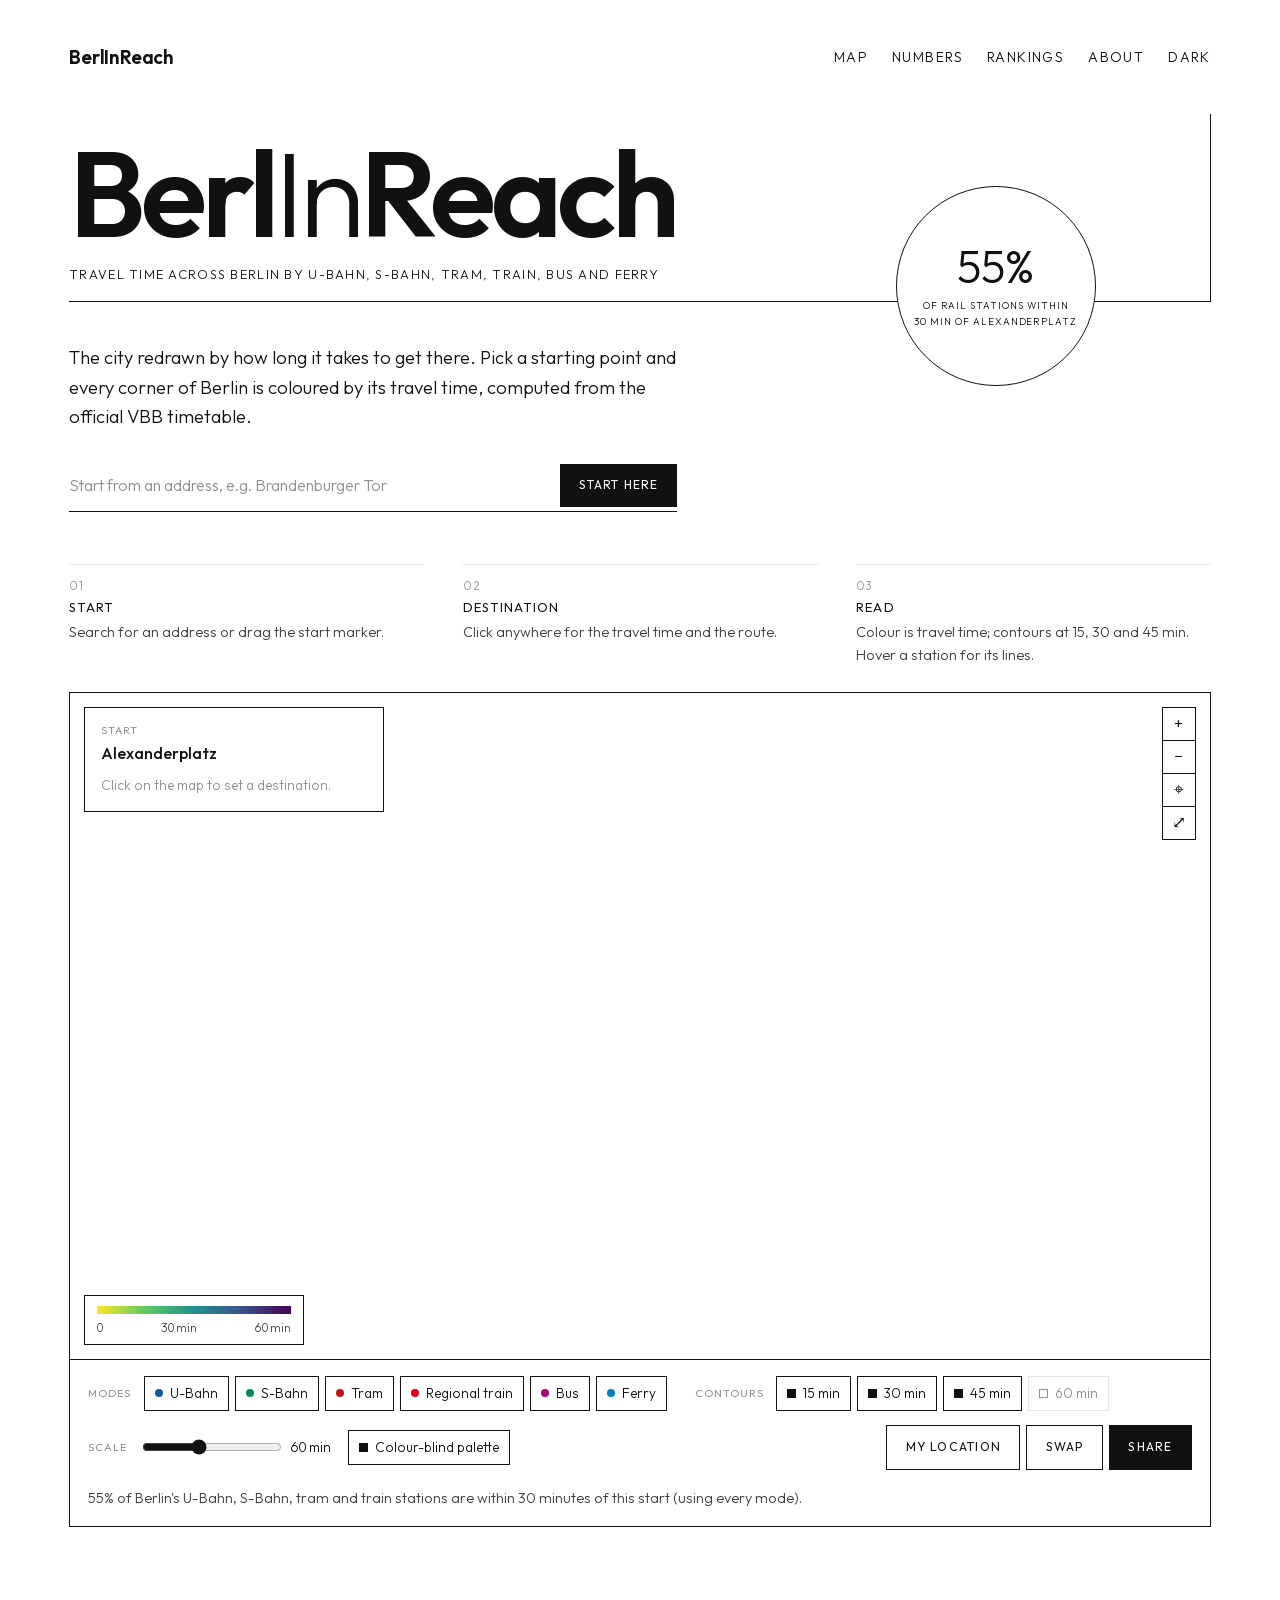
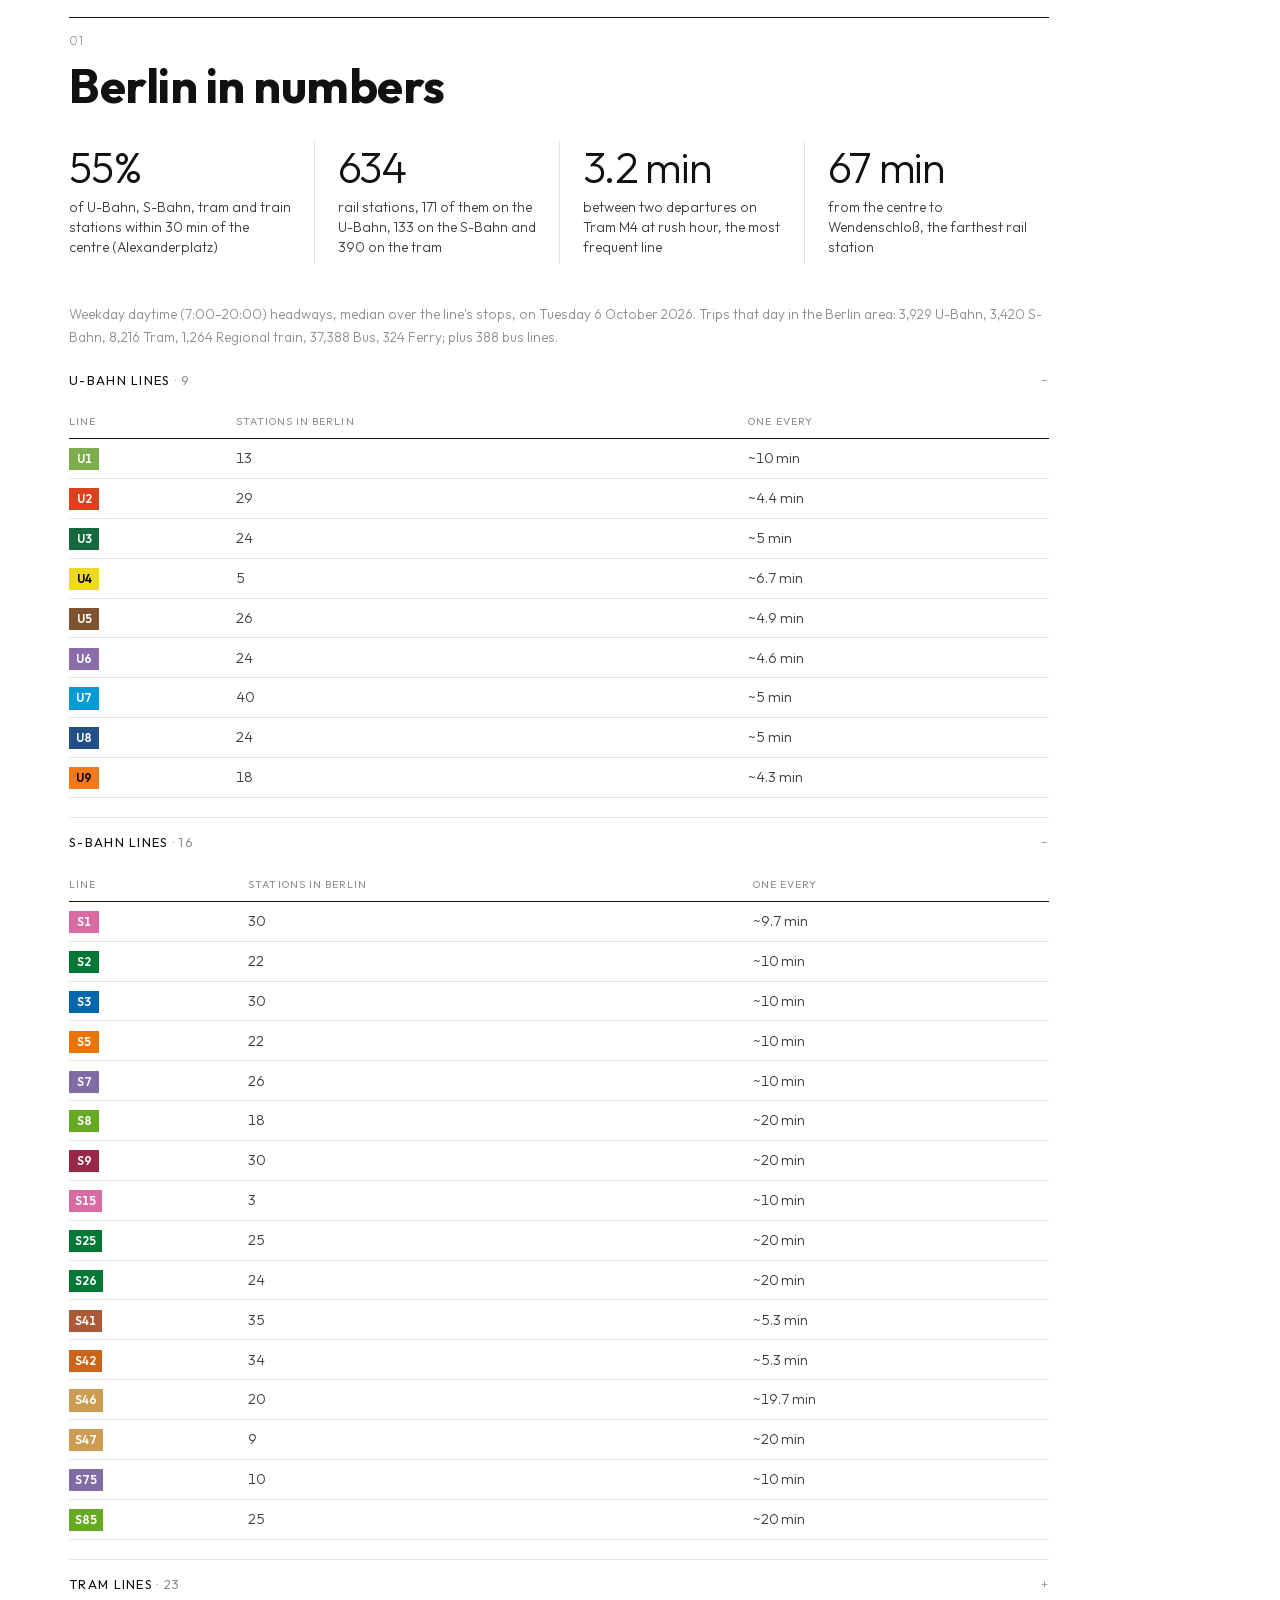
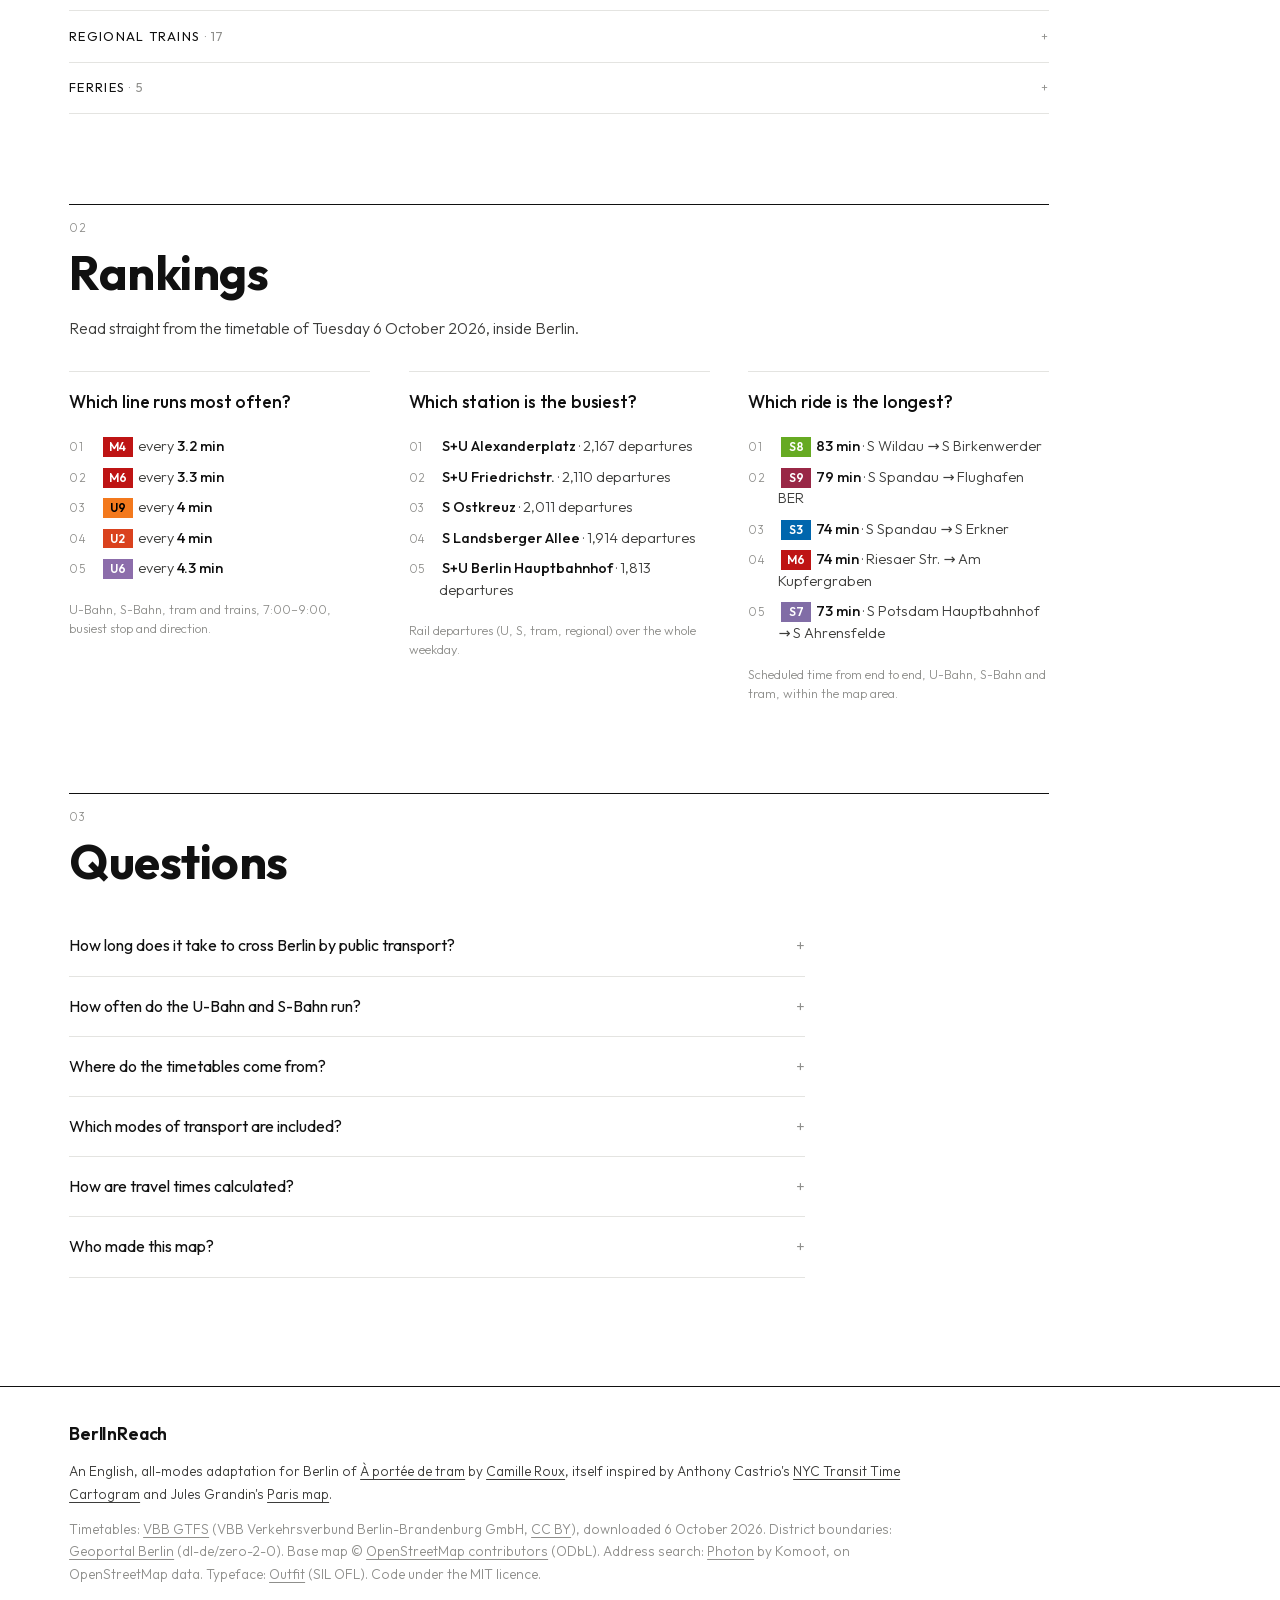
==== commit 0cfda2bb: "Minimal ethlabs-style UI with self-hosted Outfit; colour-blind palette by default" ====
--- a/site/index.html
+++ b/site/index.html
@@ -5,7 +5,7 @@
     <meta name="viewport" content="width=device-width, initial-scale=1" />
     <title>BerlInReach · Travel times by U-Bahn, S-Bahn, tram, train, bus and ferry</title>
     <meta name="description" content="Travel time map of Berlin: pick a starting point and the whole city is coloured by how long it takes to get there by U-Bahn, S-Bahn, tram, regional train, bus and ferry (VBB timetable)." />
-    <meta name="theme-color" content="#3aa70b" />
+    <meta name="theme-color" content="#ffffff" />
     <meta name="color-scheme" content="light dark" />
     <script>
       // Theme before the first paint: the visitor's choice, else the system's (toggle in the top bar, app.js).
@@ -13,6 +13,7 @@
         localStorage.getItem("theme") || (matchMedia("(prefers-color-scheme: dark)").matches ? "dark" : "light");
     </script>
     <link rel="icon" href="favicon.svg" type="image/svg+xml" />
+    <link rel="preload" href="fonts/outfit-latin.woff2" as="font" type="font/woff2" crossorigin />
     <meta property="og:type" content="website" />
     <meta property="og:locale" content="en_GB" />
     <meta property="og:site_name" content="BerlInReach" />
@@ -22,43 +23,53 @@
     <meta name="twitter:title" content="BerlInReach" />
     <meta name="twitter:description" content="Travel time map of Berlin: pick a starting point and the whole city is coloured by how long it takes to get there by U-Bahn, S-Bahn, tram, regional train, bus and ferry (VBB timetable)." />
     <script type="application/ld+json">{"@context": "https://schema.org", "@graph": [{"@type": "WebApplication", "name": "BerlInReach", "description": "Travel time map of Berlin: pick a starting point and the whole city is coloured by how long it takes to get there by U-Bahn, S-Bahn, tram, regional train, bus and ferry (VBB timetable).", "inLanguage": "en", "applicationCategory": "TravelApplication", "operatingSystem": "Web", "isAccessibleForFree": true, "spatialCoverage": {"@type": "Place", "name": "Berlin"}, "isBasedOn": ["https://tram.camilleroux.com/", "https://castrio.me/nyc/"]}, {"@type": "FAQPage", "mainEntity": [{"@type": "Question", "name": "How long does it take to cross Berlin by public transport?", "acceptedAnswer": {"@type": "Answer", "text": "From the centre (Alexanderplatz), 10% of U-Bahn, S-Bahn, tram and train stations are less than 15 minutes away and 55% less than 30 minutes, walking and waiting included. The farthest one, Wendenschloß, takes about 67 minutes."}}, {"@type": "Question", "name": "How often do the U-Bahn and S-Bahn run?", "acceptedAnswer": {"@type": "Answer", "text": "On a weekday between 7:00 and 20:00, the typical gap between two trains is U1: 10 min, U2: 4.4 min, U3: 5 min, U4: 6.7 min, U5: 4.9 min, U6: 4.6 min, U7: 5 min, U8: 5 min, U9: 4.3 min, S1: 9.7 min, S2: 10 min, S3: 10 min, S5: 10 min, S7: 10 min, S8: 20 min, S9: 20 min, S15: 10 min, S25: 20 min, S26: 20 min, S41: 5.3 min, S42: 5.3 min, S46: 19.7 min, S47: 20 min, S75: 10 min, S85: 20 min. The most frequent at rush hour is Tram M4, every 3.2 minutes."}}, {"@type": "Question", "name": "Where do the timetables come from?", "acceptedAnswer": {"@type": "Answer", "text": "From the official VBB timetable in GTFS format (VBB Verkehrsverbund Berlin-Brandenburg GmbH, CC BY), downloaded on 6 October 2026 and valid until 12 December 2026. Times are those of Tuesday 6 October 2026, between 7:00 and 20:00."}}, {"@type": "Question", "name": "Which modes of transport are included?", "acceptedAnswer": {"@type": "Answer", "text": "All of them: U-Bahn, S-Bahn, tram, regional trains (RE, RB, FEX), buses and BVG ferries. Untick a mode under the map to see the city without it — for example only the rail network, or everything but buses. Waiting at rarely served stops is capped at 15 minutes."}}, {"@type": "Question", "name": "How are travel times calculated?", "acceptedAnswer": {"@type": "Answer", "text": "For each trip: walking to the stop at 4.5 km/h, waiting half of the time between two departures, the scheduled time between stops, and 1.5 minutes of walking for each change (plus a minute or so to reach underground and main-line platforms). The Spree, the Havel, the Dahme, the big canals and the lakes can only be crossed on foot over a bridge. No real-time data or disruptions: this is the city “on paper”."}}, {"@type": "Question", "name": "Who made this map?", "acceptedAnswer": {"@type": "Answer", "text": "It adapts À portée de tram by Camille Roux (MIT licence) to Berlin, in English and with every mode of transport. The idea comes from Anthony Castrio's NYC Transit Time Cartogram, adapted to Paris by Jules Grandin (C'est encore loin ?)."}}]}]}</script>
-    <link rel="stylesheet" href="styles.css?v=de8f45d4" />
+    <link rel="stylesheet" href="styles.css?v=e8108881" />
   </head>
   <body>
     <script id="city-config" type="application/json">{"slug": "berlin", "name": "Berlin", "dataVersion": "a569e556", "defaultFrom": {"lat": 52.52165, "lon": 13.41117, "label": "Alexanderplatz"}, "searchBbox": [52.33, 13.08, 52.68, 13.77]}</script>
-    <header class="topbar">
-      <nav class="topbar-inner" aria-label="Main navigation">
-        <a class="brand" href="./"><img src="favicon.svg" width="22" height="22" alt="" /> BerlInReach</a>
-        <div class="topbar-links">
-          <a class="topbar-link" href="#rankings">🏆 Rankings</a>
-          <a class="topbar-link" href="#faq-title">How it works</a>
-          <button id="themeToggle" type="button" class="icon-button theme-toggle" aria-label="Switch to dark mode">🌙</button>
-        </div>
+    <header class="bar">
+      <a class="bar-brand" href="./">BerlInReach</a>
+      <nav class="bar-right" aria-label="Main navigation">
+        <a href="#map">Map</a>
+        <a href="#numbers">Numbers</a>
+        <a href="#rankings">Rankings</a>
+        <a href="#about">About</a>
+        <button id="themeToggle" type="button" class="bar-button" aria-label="Switch to dark mode">Dark</button>
       </nav>
     </header>
 
     <main class="page">
       <section class="hero">
-        <span class="chip">🚇 U-Bahn · S-Bahn · Tram · Regional trains · Bus · Ferry</span>
-        <h1>Berlin within&nbsp;reach</h1>
+        <div class="hero-text">
+          <h1 class="wordmark">Berl<span>In</span>Reach</h1>
+          <p class="tagline">Travel time across Berlin by U-Bahn, S-Bahn, tram, train, bus and ferry</p>
+        </div>
+        <div class="hero-figure" aria-hidden="true">
+          <span class="hero-number">55%</span>
+          <span class="hero-caption">of rail stations within<br />30 min of Alexanderplatz</span>
+        </div>
+      </section>
+
+      <div class="intro">
         <p class="lede">
-          The city redrawn by how long it takes to get there by public transport. Pick a starting point: every corner
-          of Berlin is coloured by the travel time from it, computed from the official VBB timetable.
+          The city redrawn by how long it takes to get there. Pick a starting point and every corner of Berlin is
+          coloured by its travel time, computed from the official VBB timetable.
         </p>
         <form id="searchForm" class="search" role="search" autocomplete="off">
           <label class="visually-hidden" for="searchInput">Starting address</label>
-          <input id="searchInput" type="search" placeholder="Start from an address… (e.g. Brandenburger Tor)" />
+          <input id="searchInput" type="search" placeholder="Start from an address, e.g. Brandenburger Tor" />
           <button type="submit" class="button primary">Start here</button>
           <ul id="searchResults" class="search-results" hidden></ul>
         </form>
-        <ol class="steps" aria-label="How to use">
-          <li><strong>1. Start</strong> Search for an address or drag the green dot.</li>
-          <li><strong>2. Destination</strong> Click anywhere: travel time and step-by-step route.</li>
-          <li><strong>3. Read</strong> Green = close, red = far; contour lines at 15, 30 and 45 min. Hover a station for its lines.</li>
-        </ol>
-      </section>
-
-      <section class="map-card" aria-label="Travel time map">
+      </div>
+
+      <ol class="steps" aria-label="How to use">
+        <li><span>01</span><strong>Start</strong> Search for an address or drag the start marker.</li>
+        <li><span>02</span><strong>Destination</strong> Click anywhere for the travel time and the route.</li>
+        <li><span>03</span><strong>Read</strong> Colour is travel time; contours at 15, 30 and 45 min. Hover a station for its lines.</li>
+      </ol>
+
+      <section id="map" class="map-card" aria-label="Travel time map">
         <noscript>
           <p class="noscript">This interactive map needs JavaScript to compute travel times. Please enable it.</p>
         </noscript>
@@ -79,8 +90,8 @@
               <ol id="tripSteps" class="trip-steps"></ol>
               <div id="heatFrom" class="segmented" role="group" aria-label="Point the map is coloured from">
                 <span>Map from</span>
-                <button type="button" data-source="from" aria-pressed="true">the start</button>
-                <button type="button" data-source="to" aria-pressed="false">the destination</button>
+                <button type="button" data-source="from" aria-pressed="true">Start</button>
+                <button type="button" data-source="to" aria-pressed="false">Destination</button>
               </div>
             </div>
             <p id="tripHint" class="trip-hint">Click on the map to set a destination.</p>
@@ -110,7 +121,7 @@
             <label class="pill-toggle"><input type="checkbox" value="ferry" checked /><span class="mode-dot" style="background:#0080BA"></span> Ferry</label>
           </div>
           <div id="isoToggles" class="control-group">
-            <span class="control-label">Isochrones</span>
+            <span class="control-label">Contours</span>
             <label class="pill-toggle"><input type="checkbox" value="15" checked /> 15 min</label>
             <label class="pill-toggle"><input type="checkbox" value="30" checked /> 30 min</label>
             <label class="pill-toggle"><input type="checkbox" value="45" checked /> 45 min</label>
@@ -120,7 +131,7 @@
             <label class="control-label" for="maxRange">Scale</label>
             <input id="maxRange" type="range" min="20" max="120" step="5" value="60" />
             <output id="maxValue" for="maxRange">60 min</output>
-            <label class="pill-toggle" title="Yellow (close) to purple (far): readable with any colour vision"><input id="paletteToggle" type="checkbox" /> Colour-blind palette</label>
+            <label class="pill-toggle" title="Yellow (close) to purple (far): readable with any colour vision"><input id="paletteToggle" type="checkbox" checked /> Colour-blind palette</label>
           </div>
           <div class="control-group actions">
             <button id="locate" type="button" class="button">My location</button>
@@ -131,7 +142,8 @@
         <p id="reach" class="reach"></p>
       </section>
 
-      <section class="section" aria-labelledby="stats-title">
+      <section id="numbers" class="section" aria-labelledby="stats-title">
+        <p class="eyebrow">01</p>
         <h2 id="stats-title">Berlin in numbers</h2>
         <div class="stat-grid">
           <div class="stat"><strong>55%</strong><span>of U-Bahn, S-Bahn, tram and train stations within 30 min of the centre (Alexanderplatz)</span></div>
@@ -253,47 +265,49 @@
       </section>
 
       <section id="rankings" class="section" aria-labelledby="rankings-title">
-        <h2 id="rankings-title">🏆 Rankings</h2>
-        <p>Read straight from the timetable of Tuesday 6 October 2026, inside Berlin.</p>
+        <p class="eyebrow">02</p>
+        <h2 id="rankings-title">Rankings</h2>
+        <p class="section-lede">Read straight from the timetable of Tuesday 6 October 2026, inside Berlin.</p>
         <div class="ranking-cards">
           <div class="ranking-card">
             <span class="ranking-card-question">Which line runs most often?</span>
             <ol>
-              <li>🥇 <span class="line-badge" style="background:#BE1414;color:#FFFFFF">M4</span> every <strong>3.2 min</strong></li>
-              <li>🥈 <span class="line-badge" style="background:#BE1414;color:#FFFFFF">M6</span> every <strong>3.3 min</strong></li>
-              <li>🥉 <span class="line-badge" style="background:#F3791D;color:#000000">U9</span> every <strong>4 min</strong></li>
-              <li>4. <span class="line-badge" style="background:#DA421E;color:#FFFFFF">U2</span> every <strong>4 min</strong></li>
-              <li>5. <span class="line-badge" style="background:#8C6DAB;color:#FFFFFF">U6</span> every <strong>4.3 min</strong></li>
+              <li><span class="rank">01</span> <span class="line-badge" style="background:#BE1414;color:#FFFFFF">M4</span> every <strong>3.2 min</strong></li>
+              <li><span class="rank">02</span> <span class="line-badge" style="background:#BE1414;color:#FFFFFF">M6</span> every <strong>3.3 min</strong></li>
+              <li><span class="rank">03</span> <span class="line-badge" style="background:#F3791D;color:#000000">U9</span> every <strong>4 min</strong></li>
+              <li><span class="rank">04</span> <span class="line-badge" style="background:#DA421E;color:#FFFFFF">U2</span> every <strong>4 min</strong></li>
+              <li><span class="rank">05</span> <span class="line-badge" style="background:#8C6DAB;color:#FFFFFF">U6</span> every <strong>4.3 min</strong></li>
             </ol>
             <span class="muted">U-Bahn, S-Bahn, tram and trains, 7:00–9:00, busiest stop and direction.</span>
           </div>
           <div class="ranking-card">
             <span class="ranking-card-question">Which station is the busiest?</span>
             <ol>
-              <li>🥇 <strong>S+U Alexanderplatz</strong> · 2,167 departures</li>
-              <li>🥈 <strong>S+U Friedrichstr.</strong> · 2,110 departures</li>
-              <li>🥉 <strong>S Ostkreuz</strong> · 2,011 departures</li>
-              <li>4. <strong>S Landsberger Allee</strong> · 1,914 departures</li>
-              <li>5. <strong>S+U Berlin Hauptbahnhof</strong> · 1,813 departures</li>
+              <li><span class="rank">01</span> <strong>S+U Alexanderplatz</strong> · 2,167 departures</li>
+              <li><span class="rank">02</span> <strong>S+U Friedrichstr.</strong> · 2,110 departures</li>
+              <li><span class="rank">03</span> <strong>S Ostkreuz</strong> · 2,011 departures</li>
+              <li><span class="rank">04</span> <strong>S Landsberger Allee</strong> · 1,914 departures</li>
+              <li><span class="rank">05</span> <strong>S+U Berlin Hauptbahnhof</strong> · 1,813 departures</li>
             </ol>
             <span class="muted">Rail departures (U, S, tram, regional) over the whole weekday.</span>
           </div>
           <div class="ranking-card">
             <span class="ranking-card-question">Which ride is the longest?</span>
             <ol>
-              <li>🥇 <span class="line-badge" style="background:#66AA22;color:#FFFFFF">S8</span> <strong>83 min</strong> · S Wildau → S Birkenwerder</li>
-              <li>🥈 <span class="line-badge" style="background:#992746;color:#FFFFFF">S9</span> <strong>79 min</strong> · S Spandau → Flughafen BER</li>
-              <li>🥉 <span class="line-badge" style="background:#0066AD;color:#FFFFFF">S3</span> <strong>74 min</strong> · S Spandau → S Erkner</li>
-              <li>4. <span class="line-badge" style="background:#BE1414;color:#FFFFFF">M6</span> <strong>74 min</strong> · Riesaer Str. → Am Kupfergraben</li>
-              <li>5. <span class="line-badge" style="background:#816DA6;color:#FFFFFF">S7</span> <strong>73 min</strong> · S Potsdam Hauptbahnhof → S Ahrensfelde</li>
+              <li><span class="rank">01</span> <span class="line-badge" style="background:#66AA22;color:#FFFFFF">S8</span> <strong>83 min</strong> · S Wildau → S Birkenwerder</li>
+              <li><span class="rank">02</span> <span class="line-badge" style="background:#992746;color:#FFFFFF">S9</span> <strong>79 min</strong> · S Spandau → Flughafen BER</li>
+              <li><span class="rank">03</span> <span class="line-badge" style="background:#0066AD;color:#FFFFFF">S3</span> <strong>74 min</strong> · S Spandau → S Erkner</li>
+              <li><span class="rank">04</span> <span class="line-badge" style="background:#BE1414;color:#FFFFFF">M6</span> <strong>74 min</strong> · Riesaer Str. → Am Kupfergraben</li>
+              <li><span class="rank">05</span> <span class="line-badge" style="background:#816DA6;color:#FFFFFF">S7</span> <strong>73 min</strong> · S Potsdam Hauptbahnhof → S Ahrensfelde</li>
             </ol>
             <span class="muted">Scheduled time from end to end, U-Bahn, S-Bahn and tram, within the map area.</span>
           </div>
         </div>
       </section>
 
-      <section class="section" aria-labelledby="faq-title">
-        <h2 id="faq-title">Frequently asked questions</h2>
+      <section id="about" class="section" aria-labelledby="faq-title">
+        <p class="eyebrow">03</p>
+        <h2 id="faq-title">Questions</h2>
         <details class="faq"><summary>How long does it take to cross Berlin by public transport?</summary><p>From the centre (Alexanderplatz), 10% of U-Bahn, S-Bahn, tram and train stations are less than 15 minutes away and 55% less than 30 minutes, walking and waiting included. The farthest one, Wendenschloß, takes about 67 minutes.</p></details>
         <details class="faq"><summary>How often do the U-Bahn and S-Bahn run?</summary><p>On a weekday between 7:00 and 20:00, the typical gap between two trains is U1: 10 min, U2: 4.4 min, U3: 5 min, U4: 6.7 min, U5: 4.9 min, U6: 4.6 min, U7: 5 min, U8: 5 min, U9: 4.3 min, S1: 9.7 min, S2: 10 min, S3: 10 min, S5: 10 min, S7: 10 min, S8: 20 min, S9: 20 min, S15: 10 min, S25: 20 min, S26: 20 min, S41: 5.3 min, S42: 5.3 min, S46: 19.7 min, S47: 20 min, S75: 10 min, S85: 20 min. The most frequent at rush hour is Tram M4, every 3.2 minutes.</p></details>
         <details class="faq"><summary>Where do the timetables come from?</summary><p>From the official VBB timetable in GTFS format (VBB Verkehrsverbund Berlin-Brandenburg GmbH, CC BY), downloaded on 6 October 2026 and valid until 12 December 2026. Times are those of Tuesday 6 October 2026, between 7:00 and 20:00.</p></details>
@@ -305,7 +319,8 @@
 
     <footer class="site-footer">
       <div class="footer-inner">
-        <p class="footer-author">
+        <p class="footer-brand">BerlInReach</p>
+        <p>
           An English, all-modes adaptation for Berlin of <a href="https://tram.camilleroux.com/">À portée de tram</a>
           by <a href="https://www.camilleroux.com/">Camille Roux</a>, itself inspired by Anthony Castrio's
           <a href="https://castrio.me/nyc/">NYC Transit Time Cartogram</a> and Jules Grandin's
@@ -316,12 +331,12 @@
           downloaded 6 October 2026. District boundaries: <a href="https://daten.odis-berlin.de/de/dataset/bezirksgrenzen/">Geoportal Berlin</a> (dl-de/zero-2-0).
           Base map © <a href="https://www.openstreetmap.org/copyright">OpenStreetMap contributors</a> (ODbL).
           Address search: <a href="https://photon.komoot.io/">Photon</a> by Komoot, on OpenStreetMap data.
-          Code under the MIT licence.
+          Typeface: <a href="https://github.com/Outfitio/Outfit-Fonts">Outfit</a> (SIL OFL). Code under the MIT licence.
         </p>
       </div>
     </footer>
 
     <div id="toast" class="toast" role="status" hidden></div>
-    <script type="module" src="app.js?v=71b8e518"></script>
+    <script type="module" src="app.js?v=70d4e0b2"></script>
   </body>
 </html>
--- a/site/styles.css
+++ b/site/styles.css
@@ -1,65 +1,99 @@
-/* Adapted from "À portée de tram" by Camille Roux (MIT). */
+/* BerlInReach. Minimal monochrome style after ethlabs.org: Outfit, near-black ink on white, hairline rules,
+   wide-tracked uppercase labels, square corners, one red accent. Layout descended from "À portée de tram" (MIT). */
+
+/* Outfit (SIL Open Font License, fonts/OFL.txt), self-hosted: one variable file per subset, weights 300–700. */
+@font-face {
+  font-family: "Outfit";
+  font-style: normal;
+  font-weight: 300 700;
+  font-display: swap;
+  src: url("fonts/outfit-latin.woff2") format("woff2");
+  unicode-range: U+0000-00FF, U+0131, U+0152-0153, U+02BB-02BC, U+02C6, U+02DA, U+02DC, U+0304, U+0308, U+0329,
+    U+2000-206F, U+20AC, U+2122, U+2191, U+2193, U+2212, U+2215, U+FEFF, U+FFFD;
+}
+
+@font-face {
+  font-family: "Outfit";
+  font-style: normal;
+  font-weight: 300 700;
+  font-display: swap;
+  src: url("fonts/outfit-latin-ext.woff2") format("woff2");
+  unicode-range: U+0100-02BA, U+02BD-02C5, U+02C7-02CC, U+02CE-02D7, U+02DD-02FF, U+0304, U+0308, U+0329,
+    U+1D00-1DBF, U+1E00-1E9F, U+1EF2-1EFF, U+2020, U+20A0-20AB, U+20AD-20C4, U+2113, U+2C60-2C7F, U+A720-A7FF;
+}
 
 :root {
   color-scheme: light;
-  --green: #3aa70b;
-  --green-strong: #2f8a08;
-  --green-soft: #eaf6e3;
+  --bg: #ffffff;
   --ink: #111111;
-  --ink-soft: #4b4b4b;
-  --muted: #7a7a7a;
-  --line: #e6e6e6;
-  --line-strong: #cfcfcf;
-  --surface: #ffffff;
-  --surface-alt: #f7f7f5;
-  --glass: rgba(255, 255, 255, 0.86);
-  --panel: rgba(255, 255, 255, 0.95);
-  --map-bg: #f1efe9;
-  --toast-bg: #111111;
-  --toast-ink: #ffffff;
-  --radius: 16px;
-  --shadow: 0 6px 24px rgba(0, 0, 0, 0.08);
-  --shadow-small: 0 2px 8px rgba(0, 0, 0, 0.06);
-  font-family: "Inter", -apple-system, BlinkMacSystemFont, "Segoe UI", Roboto, sans-serif;
-  color: var(--ink);
-  background: var(--surface);
+  --ink-soft: #3d3d3b;
+  --muted: #8f8f8c;
+  --line: #e4e4e1;
+  --surface-alt: #f5f5f3;
+  --panel: rgba(255, 255, 255, 0.96);
+  --map-bg: #ffffff;
+  --accent: #e5392b;
+  --font: "Outfit", system-ui, -apple-system, "Segoe UI", sans-serif;
+  --gutter: clamp(1.25rem, 5.4vw, 4.75rem);
 }
 
 /* Dark mode: set on <html data-theme="dark"> (system preference, or the toggle in the top bar). */
 :root[data-theme="dark"] {
   color-scheme: dark;
-  --green: #4cc21a;
-  --green-strong: #6fd63f;
-  --green-soft: #1f3317;
-  --ink: #f1f1f1;
-  --ink-soft: #c4c4c4;
-  --muted: #8f8f8f;
-  --line: #2e3238;
-  --line-strong: #464b53;
-  --surface: #16181c;
-  --surface-alt: #1e2126;
-  --glass: rgba(22, 24, 28, 0.86);
-  --panel: rgba(26, 28, 33, 0.95);
-  --map-bg: #121418;
-  --toast-bg: #f1f1f1;
-  --toast-ink: #111111;
-  --shadow: 0 6px 24px rgba(0, 0, 0, 0.45);
-  --shadow-small: 0 2px 8px rgba(0, 0, 0, 0.35);
+  --bg: #0e0e0e;
+  --ink: #ededed;
+  --ink-soft: #bdbdba;
+  --muted: #858582;
+  --line: #262626;
+  --surface-alt: #171717;
+  --panel: rgba(14, 14, 14, 0.94);
+  --map-bg: #0e0e0e;
 }
 
 * {
   box-sizing: border-box;
 }
 
+html {
+  -webkit-text-size-adjust: 100%;
+}
+
 body {
   margin: 0;
-  background: var(--surface);
+  background: var(--bg);
+  color: var(--ink);
+  font-family: var(--font);
+  font-size: 1rem;
+  font-weight: 300;
+  line-height: 1.7;
   -webkit-font-smoothing: antialiased;
+  text-rendering: optimizeLegibility;
+}
+
+::selection {
+  background: var(--ink);
+  color: var(--bg);
 }
 
 a {
-  color: var(--green-strong);
-  text-underline-offset: 2px;
+  color: inherit;
+  text-decoration: underline;
+  text-decoration-thickness: 1px;
+  text-underline-offset: 3px;
+}
+
+a:hover {
+  text-decoration-thickness: 2px;
+}
+
+button,
+input {
+  font: inherit;
+  color: inherit;
+}
+
+strong {
+  font-weight: 600;
 }
 
 .visually-hidden {
@@ -68,139 +102,185 @@
   height: 1px;
   overflow: hidden;
   clip: rect(0 0 0 0);
-}
-
-/* --- Top bar ------------------------------------------------------------ */
-
-.topbar {
-  position: sticky;
-  top: 0;
-  z-index: 20;
-  padding: 10px 16px;
-}
-
-.topbar-inner {
-  max-width: 1120px;
-  margin: 0 auto;
+  white-space: nowrap;
+}
+
+.muted {
+  color: var(--muted);
+}
+
+/* Shared label style: uppercase, light, widely tracked. */
+.control-label,
+.trip-eyebrow,
+.eyebrow,
+.tagline,
+.bar-right a,
+.bar-button,
+.button,
+.link-button,
+.segmented,
+.lines-table th,
+.lines-block summary,
+.steps strong,
+.hero-caption {
+  text-transform: uppercase;
+  letter-spacing: 0.1em;
+}
+
+/* --- Top bar ------------------------------------------------------------- */
+
+.bar {
   display: flex;
   align-items: center;
   justify-content: space-between;
-  gap: 12px;
-  padding: 10px 18px;
-  border: 1px solid var(--line);
-  border-radius: 14px;
-  background: var(--glass);
-  backdrop-filter: blur(12px);
-  -webkit-backdrop-filter: blur(12px);
-}
-
-.brand {
-  display: inline-flex;
+  gap: 1rem;
+  padding: 2.6rem var(--gutter) 1.2rem;
+  line-height: 1.6;
+}
+
+.bar-brand {
+  font-size: 1.2rem;
+  font-weight: 600;
+  letter-spacing: -0.01em;
+  text-decoration: none;
+}
+
+.bar-right {
+  display: flex;
   align-items: center;
-  gap: 8px;
-  color: var(--ink);
-  font-weight: 700;
+  gap: 1.5rem;
+}
+
+.bar-right a,
+.bar-button {
+  padding: 0;
+  border: 0;
+  background: none;
+  font-size: 0.88rem;
+  font-weight: 300;
   text-decoration: none;
-  letter-spacing: -0.02em;
-}
-
-.brand img {
-  border-radius: 6px;
-}
-
-.topbar-links {
-  display: flex;
-  align-items: center;
-  gap: 16px;
-}
-
-.topbar-link {
-  color: var(--ink-soft);
-  font-weight: 500;
-  font-size: 0.95rem;
-  text-decoration: none;
-}
-
-.topbar-link:hover {
-  color: var(--ink);
-}
-
-/* --- Hero --------------------------------------------------------------- */
+  cursor: pointer;
+}
+
+.bar-right a:hover,
+.bar-button:hover {
+  text-decoration: underline;
+  text-decoration-thickness: 1px;
+  text-underline-offset: 3px;
+}
+
+/* --- Hero: wordmark, tagline on a hairline that turns up at its end, and one figure in a circle ----------- */
 
 .page {
-  max-width: 1120px;
+  max-width: 1400px;
   margin: 0 auto;
-  padding: 0 16px 56px;
+  padding: 0 var(--gutter);
 }
 
 .hero {
-  display: flex;
+  position: relative;
+  display: flex;
+  align-items: flex-end;
+  justify-content: space-between;
+  gap: 2rem;
+  margin-top: clamp(1.5rem, 5vh, 3.5rem);
+  padding-bottom: 0.9rem;
+  border-bottom: 1px solid var(--ink);
+}
+
+.hero::after {
+  content: "";
+  position: absolute;
+  right: 0;
+  bottom: -1px;
+  width: 1px;
+  height: calc(100% + 1.5rem);
+  background: var(--ink);
+}
+
+.wordmark {
+  margin: 0;
+  font-size: clamp(3.4rem, 10vw, 7.6rem);
+  font-weight: 600;
+  letter-spacing: -0.04em;
+  line-height: 0.92;
+}
+
+/* The pun: "In" in the light weight. */
+.wordmark span {
+  font-weight: 300;
+}
+
+.tagline {
+  margin: 1rem 0 0;
+  font-size: 0.8rem;
+}
+
+.hero-figure {
+  display: flex;
+  flex: none;
   flex-direction: column;
   align-items: center;
+  justify-content: center;
+  width: 200px;
+  height: 200px;
+  margin: 0 clamp(2rem, 9vw, 9rem) -100px 0;
+  border: 1px solid var(--ink);
+  border-radius: 50%;
+  background: var(--bg);
   text-align: center;
-  padding: 40px 0 28px;
-}
-
-.chip {
-  display: inline-flex;
-  align-items: center;
-  gap: 6px;
-  padding: 5px 12px;
-  border: 1px solid var(--line);
-  border-radius: 999px;
-  font-size: 0.88rem;
-  font-weight: 500;
-}
-
-.hero {
-  position: relative;
-}
-
-.chip.active {
-  border-color: var(--green);
-  background: var(--green-soft);
-}
-
-h1 {
-  margin: 18px 0 10px;
-  font-size: clamp(2.2rem, 6vw, 3.6rem);
-  font-weight: 800;
-  letter-spacing: -0.035em;
-  line-height: 1.05;
+}
+
+.hero-number {
+  font-size: 2.9rem;
+  font-weight: 300;
+  letter-spacing: -0.03em;
+  line-height: 1;
+}
+
+.hero-caption {
+  margin-top: 0.55rem;
+  font-size: 0.6rem;
+  line-height: 1.6;
+}
+
+.intro {
+  max-width: 38rem;
+  padding-top: 2.6rem;
 }
 
 .lede {
-  max-width: 620px;
   margin: 0;
-  color: var(--ink-soft);
-  font-size: 1.12rem;
-  line-height: 1.5;
-  letter-spacing: -0.01em;
+  font-size: 1.15rem;
+  line-height: 1.6;
 }
 
 .search {
   position: relative;
   display: flex;
-  gap: 8px;
-  width: min(560px, 100%);
-  margin-top: 26px;
+  align-items: center;
+  gap: 1rem;
+  margin-top: 1.8rem;
+  border-bottom: 1px solid var(--ink);
 }
 
 .search input {
   flex: 1;
   min-width: 0;
-  padding: 12px 16px;
-  border: 1px solid var(--line);
-  border-radius: 10px;
-  font: inherit;
+  padding: 0.75rem 0;
+  border: 0;
+  background: transparent;
   font-size: 1rem;
-  background: var(--surface);
-}
-
-.search input:focus {
-  outline: 2px solid var(--green);
-  outline-offset: 1px;
-  border-color: transparent;
+  font-weight: 300;
+  outline: none;
+}
+
+.search input::placeholder {
+  color: var(--muted);
+}
+
+.search .button {
+  border: 0;
 }
 
 .search-results {
@@ -210,25 +290,25 @@
   right: 0;
   z-index: 15;
   margin: 0;
-  padding: 6px;
+  padding: 0;
   list-style: none;
-  text-align: left;
-  border: 1px solid var(--line);
-  border-radius: 12px;
-  background: var(--surface);
-  box-shadow: var(--shadow);
+  border: 1px solid var(--ink);
+  background: var(--bg);
 }
 
 .search-results button {
   display: block;
   width: 100%;
-  padding: 9px 10px;
+  padding: 0.6rem 0.9rem;
   border: 0;
-  border-radius: 8px;
   background: none;
-  font: inherit;
+  font-weight: 400;
   text-align: left;
   cursor: pointer;
+}
+
+.search-results li + li button {
+  border-top: 1px solid var(--line);
 }
 
 .search-results button:hover,
@@ -239,50 +319,82 @@
 .search-results small {
   display: block;
   color: var(--muted);
-}
-
-/* --- Buttons ------------------------------------------------------------ */
+  font-weight: 300;
+}
+
+.steps {
+  display: grid;
+  grid-template-columns: repeat(3, minmax(0, 1fr));
+  gap: 2.4rem;
+  margin: 3.2rem 0 1.6rem;
+  padding: 0;
+  list-style: none;
+  color: var(--ink-soft);
+  font-size: 0.9rem;
+  line-height: 1.55;
+}
+
+.steps li {
+  padding-top: 0.8rem;
+  border-top: 1px solid var(--line);
+}
+
+.steps span {
+  display: block;
+  color: var(--muted);
+  font-size: 0.72rem;
+  letter-spacing: 0.1em;
+}
+
+.steps strong {
+  display: block;
+  margin: 0.15rem 0 0.25rem;
+  color: var(--ink);
+  font-size: 0.8rem;
+  font-weight: 400;
+}
+
+/* --- Buttons --------------------------------------------------------------- */
 
 .button {
-  padding: 10px 16px;
-  border: 1px solid var(--line);
-  border-radius: 10px;
-  background: var(--surface);
-  color: var(--ink);
-  font: inherit;
-  font-weight: 600;
-  letter-spacing: -0.01em;
+  padding: 0.7rem 1.15rem;
+  border: 1px solid var(--ink);
+  border-radius: 0;
+  background: transparent;
+  font-size: 0.76rem;
+  font-weight: 400;
+  white-space: nowrap;
   cursor: pointer;
-  white-space: nowrap;
+  transition: background 0.15s, color 0.15s, border-color 0.15s;
 }
 
 .button:hover {
-  border-color: var(--line-strong);
+  background: var(--ink);
+  color: var(--bg);
 }
 
 .button.primary {
-  border-color: var(--green);
-  background: var(--green);
+  border-color: var(--ink);
+  background: var(--ink);
+  color: var(--bg);
+}
+
+.button.primary:hover {
+  border-color: var(--accent);
+  background: var(--accent);
   color: #fff;
 }
 
-.button.primary:hover {
-  background: var(--green-strong);
-}
-
 .icon-button {
-  width: 38px;
-  height: 38px;
-  border: 1px solid var(--line);
-  border-radius: 10px;
-  background: var(--surface);
-  color: var(--ink);
-  font: inherit;
-  font-size: 1.15rem;
-  font-weight: 600;
+  width: 34px;
+  height: 34px;
+  border: 1px solid var(--ink);
+  border-radius: 0;
+  background: var(--bg);
+  font-size: 1.05rem;
+  font-weight: 300;
   line-height: 1;
   cursor: pointer;
-  box-shadow: var(--shadow-small);
 }
 
 .icon-button[hidden] {
@@ -290,22 +402,21 @@
 }
 
 .icon-button:hover {
-  background: var(--surface-alt);
-}
-
-/* --- Map card ----------------------------------------------------------- */
+  background: var(--ink);
+  color: var(--bg);
+}
+
+/* --- Map ------------------------------------------------------------------- */
 
 .map-card {
-  border: 1px solid var(--line);
-  border-radius: var(--radius);
-  background: var(--surface);
-  overflow: hidden;
+  border: 1px solid var(--ink);
+  scroll-margin-top: 1rem;
 }
 
 .map-stage {
   position: relative;
-  height: min(72vh, 720px);
-  min-height: 420px;
+  height: min(74vh, 760px);
+  min-height: 440px;
   background: var(--map-bg);
 }
 
@@ -329,26 +440,26 @@
   cursor: grab;
 }
 
+#mapCanvas.over-stop {
+  cursor: pointer;
+}
+
 .noscript {
   margin: 0;
-  padding: 16px 18px;
-  border-bottom: 1px solid var(--line);
-  background: var(--green-soft);
-  font-weight: 500;
+  padding: 1rem 1.2rem;
+  border-bottom: 1px solid var(--ink);
 }
 
 .trip-panel {
   position: absolute;
   top: 14px;
   left: 14px;
-  width: 290px;
+  width: 300px;
   max-height: calc(100% - 28px);
   overflow: auto;
   padding: 14px 16px;
-  border: 1px solid var(--line);
-  border-radius: 14px;
+  border: 1px solid var(--ink);
   background: var(--panel);
-  box-shadow: var(--shadow);
 }
 
 .trip-panel p {
@@ -357,17 +468,15 @@
 
 .trip-eyebrow {
   color: var(--muted);
-  font-size: 0.72rem;
-  font-weight: 700;
-  letter-spacing: 0.06em;
-  text-transform: uppercase;
+  font-size: 0.66rem;
+  font-weight: 400;
 }
 
 .trip-from,
 .trip-to {
   margin-top: 2px !important;
-  font-weight: 600;
-  letter-spacing: -0.01em;
+  font-weight: 500;
+  line-height: 1.4;
 }
 
 .trip-result {
@@ -377,18 +486,20 @@
 }
 
 .trip-duration {
-  margin-top: 8px !important;
-  font-size: 2rem;
-  font-weight: 800;
+  margin-top: 6px !important;
+  font-size: 2.5rem;
+  font-weight: 300;
   letter-spacing: -0.03em;
+  line-height: 1.1;
 }
 
 .trip-steps {
   margin: 10px 0 0;
   padding: 0;
   list-style: none;
-  font-size: 0.9rem;
   color: var(--ink-soft);
+  font-size: 0.86rem;
+  line-height: 1.45;
 }
 
 .trip-steps li {
@@ -398,24 +509,28 @@
   padding: 4px 0;
 }
 
-.trip-steps .badge {
+.badge {
   flex: none;
   min-width: 26px;
-  padding: 2px 6px;
-  border-radius: 6px;
-  font-size: 0.78rem;
-  font-weight: 700;
+  padding: 1px 6px;
+  font-size: 0.72rem;
+  font-weight: 600;
+  letter-spacing: 0.02em;
   text-align: center;
-}
-
-.trip-steps .walk {
-  background: var(--surface-alt);
+  white-space: nowrap;
+}
+
+.badge.walk {
+  border: 1px solid var(--line);
+  background: transparent;
   color: var(--ink-soft);
+  font-weight: 400;
 }
 
 .trip-steps .minutes {
   margin-left: auto;
   color: var(--muted);
+  font-variant-numeric: tabular-nums;
   white-space: nowrap;
 }
 
@@ -430,10 +545,9 @@
   border: 0;
   background: none;
   color: var(--muted);
-  font: inherit;
-  font-size: 0.8rem;
+  font-size: 0.66rem;
   text-decoration: underline;
-  text-underline-offset: 2px;
+  text-underline-offset: 3px;
   cursor: pointer;
 }
 
@@ -443,14 +557,14 @@
 
 .segmented {
   display: flex;
+  flex-wrap: wrap;
   align-items: center;
-  flex-wrap: wrap;
-  gap: 4px;
+  gap: 6px;
   margin-top: 12px;
   padding-top: 10px;
   border-top: 1px solid var(--line);
-  font-size: 0.8rem;
-  color: var(--muted);
+  color: var(--muted);
+  font-size: 0.66rem;
 }
 
 .segmented span {
@@ -458,20 +572,20 @@
 }
 
 .segmented button {
-  padding: 4px 10px;
+  padding: 3px 8px;
   border: 1px solid var(--line);
-  border-radius: 999px;
-  background: var(--surface);
+  background: transparent;
   color: var(--ink-soft);
-  font: inherit;
-  font-weight: 500;
+  font-size: inherit;
+  letter-spacing: inherit;
+  text-transform: inherit;
   cursor: pointer;
 }
 
 .segmented button[aria-pressed="true"] {
-  border-color: var(--green);
-  background: var(--green-soft);
-  color: var(--ink);
+  border-color: var(--ink);
+  background: var(--ink);
+  color: var(--bg);
 }
 
 .trip-hint {
@@ -486,7 +600,10 @@
   right: 14px;
   display: flex;
   flex-direction: column;
-  gap: 6px;
+}
+
+.map-buttons .icon-button + .icon-button {
+  margin-top: -1px;
 }
 
 .legend {
@@ -494,15 +611,13 @@
   left: 14px;
   bottom: 14px;
   width: 220px;
-  padding: 10px 12px 8px;
-  border: 1px solid var(--line);
-  border-radius: 12px;
+  padding: 10px 12px 6px;
+  border: 1px solid var(--ink);
   background: var(--panel);
 }
 
 .legend-bar {
-  height: 10px;
-  border-radius: 999px;
+  height: 8px;
 }
 
 .legend-labels {
@@ -510,436 +625,8 @@
   justify-content: space-between;
   margin-top: 4px;
   color: var(--ink-soft);
-  font-size: 0.75rem;
-  font-weight: 500;
-}
-
-/* --- Controls ----------------------------------------------------------- */
-
-.controls {
-  display: flex;
-  flex-wrap: wrap;
-  align-items: center;
-  gap: 14px 22px;
-  padding: 16px 18px;
-  border-top: 1px solid var(--line);
-}
-
-.control-group {
-  display: flex;
-  flex-wrap: wrap;
-  align-items: center;
-  gap: 6px;
-}
-
-.control-group.actions {
-  margin-left: auto;
-}
-
-.control-label {
-  margin-right: 4px;
-  color: var(--muted);
-  font-size: 0.75rem;
-  font-weight: 700;
-  letter-spacing: 0.06em;
-  text-transform: uppercase;
-}
-
-.pill-toggle {
-  display: inline-flex;
-  align-items: center;
-  gap: 6px;
-  padding: 6px 12px;
-  border: 1px solid var(--line);
-  border-radius: 999px;
-  font-size: 0.9rem;
-  font-weight: 500;
-  cursor: pointer;
-  user-select: none;
-}
-
-.pill-toggle:has(input:checked) {
-  border-color: var(--green);
-  background: var(--green-soft);
-}
-
-.pill-toggle:has(input:disabled) {
-  cursor: default;
-}
-
-.pill-toggle input {
-  margin: 0;
-  accent-color: var(--green);
-}
-
-input[type="range"] {
-  width: 140px;
-  accent-color: var(--green);
-}
-
-output {
-  min-width: 52px;
-  font-size: 0.9rem;
-  font-weight: 600;
-}
-
-.reach {
-  margin: 0;
-  padding: 0 18px 16px;
-  color: var(--ink-soft);
-  font-size: 0.92rem;
-}
-
-.steps {
-  display: grid;
-  grid-template-columns: repeat(3, minmax(0, 1fr));
-  gap: 10px;
-  width: min(760px, 100%);
-  margin: 20px 0 0;
-  padding: 0;
-  list-style: none;
-  text-align: left;
-  color: var(--ink-soft);
-  font-size: 0.88rem;
-  line-height: 1.4;
-}
-
-.steps li {
-  padding: 10px 12px;
-  border: 1px solid var(--line);
-  border-radius: 12px;
-  background: var(--surface-alt);
-}
-
-.steps strong {
-  display: block;
-  margin-bottom: 2px;
-  color: var(--ink);
-}
-
-.section {
-  max-width: 880px;
-  margin: 52px auto 0;
-  color: var(--ink-soft);
-  line-height: 1.6;
-}
-
-.section h2 {
-  margin: 0 0 16px;
-  color: var(--ink);
-  font-size: 1.5rem;
-  letter-spacing: -0.03em;
-}
-
-.stat-grid {
-  display: grid;
-  grid-template-columns: repeat(4, minmax(0, 1fr));
-  gap: 12px;
-}
-
-.stat {
-  padding: 16px;
-  border: 1px solid var(--line);
-  border-radius: 14px;
-}
-
-.stat strong {
-  display: block;
-  color: var(--ink);
-  font-size: 1.7rem;
-  font-weight: 800;
-  letter-spacing: -0.03em;
-}
-
-.stat span {
-  display: block;
-  margin-top: 4px;
-  font-size: 0.88rem;
-  line-height: 1.35;
-}
-
-.lines-table {
-  width: 100%;
-  margin-top: 18px;
-  border-collapse: collapse;
-  font-size: 0.92rem;
-}
-
-.lines-table caption {
-  margin-bottom: 6px;
-  color: var(--muted);
-  font-size: 0.82rem;
-  text-align: left;
-}
-
-.lines-table th,
-.lines-table td {
-  padding: 8px 10px;
-  border-bottom: 1px solid var(--line);
-  text-align: left;
-}
-
-.lines-table th {
-  color: var(--muted);
-  font-size: 0.75rem;
-  font-weight: 700;
-  letter-spacing: 0.06em;
-  text-transform: uppercase;
-}
-
-.line-badge {
-  display: inline-block;
-  min-width: 28px;
-  margin-right: 6px;
-  padding: 2px 6px;
-  border-radius: 6px;
-  font-size: 0.8rem;
-  font-weight: 700;
-  text-align: center;
-}
-
-.muted {
-  color: var(--muted);
-}
-
-.ranking-cards {
-  display: grid;
-  grid-template-columns: repeat(auto-fill, minmax(320px, 1fr));
-  gap: 14px;
-  margin-top: 40px;
-}
-
-.ranking-card {
-  display: flex;
-  flex-direction: column;
-  gap: 10px;
-  padding: 18px 20px;
-  border: 1px solid var(--line);
-  border-radius: 16px;
-  color: var(--ink-soft);
-  text-decoration: none;
-  transition: border-color 0.15s, box-shadow 0.15s;
-}
-
-.ranking-card:hover {
-  border-color: var(--green);
-  box-shadow: var(--shadow);
-}
-
-.ranking-card-question {
-  color: var(--ink);
-  font-size: 1.15rem;
-  font-weight: 700;
-  letter-spacing: -0.02em;
-}
-
-.ranking-card ol {
-  margin: 0;
-  padding: 0;
-  list-style: none;
-  font-size: 0.92rem;
-  line-height: 1.8;
-}
-
-.ranking-card strong {
-  color: var(--ink);
-}
-
-.faq {
-  border-bottom: 1px solid var(--line);
-}
-
-.faq summary {
-  padding: 14px 0;
-  color: var(--ink);
-  font-weight: 600;
-  cursor: pointer;
-}
-
-.faq p {
-  margin: 0 0 16px;
-}
-
-.site-footer {
-  margin-top: 64px;
-  border-top: 1px solid var(--line);
-  background: var(--surface-alt);
-}
-
-.footer-inner {
-  max-width: 880px;
-  margin: 0 auto;
-  padding: 28px 16px 40px;
-  color: var(--ink-soft);
-  font-size: 0.88rem;
-  line-height: 1.6;
-}
-
-.footer-inner p {
-  margin: 0 0 10px;
-}
-
-.footer-author {
-  color: var(--ink);
-  font-size: 0.95rem;
-}
-
-.footer-credits {
-  color: var(--muted);
-}
-
-.toast {
-  position: fixed;
-  left: 50%;
-  bottom: 24px;
-  z-index: 30;
-  transform: translateX(-50%);
-  padding: 10px 16px;
-  border-radius: 10px;
-  background: var(--toast-bg);
-  color: var(--toast-ink);
-  font-weight: 500;
-  box-shadow: var(--shadow);
-}
-
-@media (max-width: 720px) {
-  /* On mobile, the bar scrolls away so that it does not hide the top of the map. */
-  .topbar {
-    position: static;
-  }
-
-  .stat-grid {
-    grid-template-columns: 1fr 1fr;
-  }
-
-  /* On mobile, the how-to gives way to the map, which moves up into the first screen. */
-  .hero .steps {
-    display: none;
-  }
-
-  .topbar-inner {
-    padding: 10px 14px;
-  }
-
-  .brand,
-  .topbar-link {
-    font-size: 0.85rem;
-    white-space: nowrap;
-  }
-
-  .hero {
-    padding-top: 24px;
-  }
-
-  .search {
-    flex-direction: column;
-  }
-
-  .map-stage {
-    height: auto;
-    min-height: 0;
-  }
-
-  .map-stage:fullscreen #mapCanvas {
-    height: 100vh;
-  }
-
-  #mapCanvas {
-    height: 60vh;
-  }
-
-  /* On mobile, the route goes below the map instead of covering it. */
-  .trip-panel {
-    position: static;
-    width: auto;
-    max-height: none;
-    padding: 14px 16px;
-    border: 0;
-    border-top: 1px solid var(--line);
-    border-radius: 0;
-    background: var(--surface);
-    box-shadow: none;
-  }
-
-  .map-stage:fullscreen .trip-panel {
-    display: none;
-  }
-
-  .trip-duration {
-    font-size: 1.5rem;
-  }
-
-  .legend {
-    top: 10px;
-    bottom: auto;
-    left: 10px;
-    width: 160px;
-  }
-
-  .map-buttons {
-    top: 10px;
-    right: 10px;
-  }
-
-  .control-group.actions {
-    margin-left: 0;
-  }
-}
-
-@media (max-width: 440px) {
-  /* On small screens, the how-it-works link (also in the FAQ below) would overflow the bar. */
-  .topbar-link[href="#faq-title"] {
-    display: none;
-  }
-}
-
-.mode-dot {
-  display: inline-block;
-  width: 9px;
-  height: 9px;
-  border-radius: 50%;
-}
-
-.lines-block {
-  margin-top: 14px;
-  border-bottom: 1px solid var(--line);
-}
-
-.lines-block summary {
-  padding: 12px 0;
-  color: var(--ink);
-  font-weight: 600;
-  cursor: pointer;
-}
-
-.lines-block .lines-table {
-  margin: 0 0 14px;
-}
-
-.stat-grid + p,
-.section > p.muted {
-  margin: 18px 0 0;
-  font-size: 0.88rem;
-}
-
-.ranking-cards {
-  margin-top: 18px;
-}
-
-.ranking-card ol {
-  line-height: 2;
-}
-
-.ranking-card .line-badge {
-  margin-right: 2px;
-}
-
-.trip-steps .badge {
-  white-space: nowrap;
-}
-
-#mapCanvas.over-stop {
-  cursor: pointer;
+  font-size: 0.72rem;
+  font-variant-numeric: tabular-nums;
 }
 
 /* Hovered station: name, lines, travel time. Positioned by app.js (transform), never catches the mouse. */
@@ -950,11 +637,8 @@
   z-index: 5;
   max-width: 260px;
   padding: 8px 10px;
-  border: 1px solid var(--line);
-  border-radius: 10px;
+  border: 1px solid var(--ink);
   background: var(--panel);
-  box-shadow: var(--shadow);
-  color: var(--ink);
   font-size: 0.85rem;
   line-height: 1.35;
   pointer-events: none;
@@ -967,7 +651,7 @@
 .map-tooltip strong {
   display: block;
   font-size: 0.92rem;
-  letter-spacing: -0.01em;
+  font-weight: 500;
 }
 
 .tooltip-lines {
@@ -981,28 +665,482 @@
 .tooltip-lines .badge {
   min-width: 24px;
   padding: 1px 5px;
-  border-radius: 5px;
-  font-size: 0.72rem;
-  font-weight: 700;
-  text-align: center;
-}
-
-.tooltip-more,
-.tooltip-time {
-  color: var(--muted);
-  font-size: 0.78rem;
+  font-size: 0.7rem;
+}
+
+.tooltip-more {
+  color: var(--muted);
+  font-size: 0.76rem;
 }
 
 .tooltip-time {
   display: block;
-  margin-top: 5px;
+  margin-top: 6px;
+  color: var(--muted);
+  font-size: 0.66rem;
+  letter-spacing: 0.1em;
+  text-transform: uppercase;
+}
+
+/* --- Controls ---------------------------------------------------------------- */
+
+.controls {
+  display: flex;
+  flex-wrap: wrap;
+  align-items: center;
+  gap: 14px 28px;
+  padding: 16px 18px;
+  border-top: 1px solid var(--ink);
+}
+
+.control-group {
+  display: flex;
+  flex-wrap: wrap;
+  align-items: center;
+  gap: 6px;
+}
+
+.control-group.actions {
+  margin-left: auto;
+}
+
+.control-label {
+  margin-right: 6px;
+  color: var(--muted);
+  font-size: 0.68rem;
+  font-weight: 400;
+}
+
+.pill-toggle {
+  display: inline-flex;
+  align-items: center;
+  gap: 7px;
+  padding: 5px 10px;
+  border: 1px solid var(--line);
+  color: var(--muted);
+  font-size: 0.85rem;
+  cursor: pointer;
+  user-select: none;
+  transition: border-color 0.15s, color 0.15s;
+}
+
+.pill-toggle:has(input:checked) {
+  border-color: var(--ink);
+  color: var(--ink);
+}
+
+/* A small square: outlined when off, filled when on. */
+.pill-toggle input {
+  appearance: none;
+  width: 9px;
+  height: 9px;
+  margin: 0;
+  border: 1px solid currentColor;
+  border-radius: 0;
+  cursor: pointer;
+}
+
+.pill-toggle input:checked {
+  background: var(--ink);
+  border-color: var(--ink);
+}
+
+.pill-toggle input:focus-visible {
+  outline: 1px solid var(--ink);
+  outline-offset: 2px;
+}
+
+.mode-dot {
+  display: inline-block;
+  width: 8px;
+  height: 8px;
+  border-radius: 50%;
+}
+
+/* Mode toggles: the coloured dot is the indicator (faded when off), no square. */
+#modeToggles .pill-toggle {
+  position: relative;
+}
+
+#modeToggles .pill-toggle input {
+  position: absolute;
+  opacity: 0;
+}
+
+#modeToggles .pill-toggle:not(:has(input:checked)) .mode-dot {
+  opacity: 0.25;
+}
+
+#modeToggles .pill-toggle:has(input:focus-visible) {
+  outline: 1px solid var(--ink);
+  outline-offset: 2px;
+}
+
+input[type="range"] {
+  width: 140px;
+  accent-color: var(--ink);
+}
+
+output {
+  min-width: 52px;
+  font-size: 0.85rem;
+  font-variant-numeric: tabular-nums;
+}
+
+.reach {
+  margin: 0;
+  padding: 0 18px 16px;
   color: var(--ink-soft);
+  font-size: 0.9rem;
+}
+
+/* --- Sections ------------------------------------------------------------------ */
+
+.section {
+  max-width: 980px;
+  margin-top: clamp(4rem, 10vh, 7rem);
+  scroll-margin-top: 1rem;
+  color: var(--ink-soft);
+}
+
+.eyebrow {
+  margin: 0 0 0.6rem;
+  padding-top: 0.8rem;
+  border-top: 1px solid var(--ink);
+  color: var(--muted);
+  font-size: 0.72rem;
+}
+
+.section h2 {
+  margin: 0 0 1.8rem;
+  color: var(--ink);
+  font-size: clamp(2.1rem, 5vw, 3rem);
+  font-weight: 700;
+  letter-spacing: -0.01em;
+  line-height: 1.08;
+}
+
+.section-lede {
+  margin: -0.8rem 0 1.8rem;
+}
+
+.stat-grid {
+  display: grid;
+  grid-template-columns: repeat(4, minmax(0, 1fr));
+}
+
+.stat {
+  padding: 0.2rem 1.4rem 0.4rem 0;
+}
+
+.stat + .stat {
+  padding-left: 1.4rem;
+  border-left: 1px solid var(--line);
+}
+
+.stat strong {
+  display: block;
+  color: var(--ink);
+  font-size: 2.7rem;
+  font-weight: 300;
+  letter-spacing: -0.03em;
+  line-height: 1.1;
+}
+
+.stat span {
+  display: block;
+  margin-top: 0.4rem;
+  font-size: 0.86rem;
+  line-height: 1.45;
+}
+
+.stat-grid + p {
+  margin: 2.4rem 0 0.4rem;
+  font-size: 0.85rem;
+}
+
+.lines-block {
+  border-bottom: 1px solid var(--line);
+}
+
+.lines-block summary {
+  padding: 0.9rem 0;
+  color: var(--ink);
+  font-size: 0.8rem;
+  font-weight: 400;
+  list-style: none;
+  cursor: pointer;
+}
+
+.lines-block summary::-webkit-details-marker,
+.faq summary::-webkit-details-marker {
+  display: none;
+}
+
+.lines-block summary::after,
+.faq summary::after {
+  content: "+";
+  float: right;
+  color: var(--muted);
+  font-weight: 300;
+}
+
+.lines-block[open] summary::after,
+.faq[open] summary::after {
+  content: "−";
+}
+
+.lines-table {
+  width: 100%;
+  margin: 0 0 1.2rem;
+  border-collapse: collapse;
+  font-size: 0.9rem;
+  font-variant-numeric: tabular-nums;
+}
+
+.lines-table th,
+.lines-table td {
+  padding: 0.45rem 0.8rem 0.45rem 0;
+  border-bottom: 1px solid var(--line);
+  text-align: left;
+}
+
+.lines-table th {
+  border-bottom-color: var(--ink);
+  color: var(--muted);
+  font-size: 0.66rem;
+  font-weight: 400;
+}
+
+.line-badge {
+  display: inline-block;
+  min-width: 30px;
+  padding: 1px 6px;
+  font-size: 0.74rem;
   font-weight: 600;
-}
-
-.theme-toggle {
-  width: 34px;
-  height: 34px;
-  font-size: 1rem;
-  box-shadow: none;
-}
+  text-align: center;
+}
+
+.ranking-cards {
+  display: grid;
+  grid-template-columns: repeat(auto-fill, minmax(280px, 1fr));
+  gap: 2.4rem;
+}
+
+.ranking-card {
+  display: flex;
+  flex-direction: column;
+  gap: 0.7rem;
+  padding-top: 0.9rem;
+  border-top: 1px solid var(--line);
+}
+
+.ranking-card-question {
+  color: var(--ink);
+  font-size: 1.1rem;
+  font-weight: 500;
+  letter-spacing: -0.01em;
+}
+
+.ranking-card ol {
+  margin: 0;
+  padding: 0;
+  list-style: none;
+  font-size: 0.9rem;
+  line-height: 1.5;
+}
+
+/* Hanging indent: a wrapped row lines up after its rank number. */
+.ranking-card li {
+  margin: 0.55rem 0;
+  padding-left: 1.9rem;
+  text-indent: -1.9rem;
+}
+
+.ranking-card li > * {
+  text-indent: 0;
+}
+
+.ranking-card strong {
+  color: var(--ink);
+  font-weight: 500;
+}
+
+.ranking-card .line-badge {
+  margin-right: 2px;
+}
+
+.ranking-card .muted {
+  font-size: 0.8rem;
+  line-height: 1.5;
+}
+
+.rank {
+  display: inline-block;
+  width: 1.9rem;
+  color: var(--muted);
+  font-size: 0.72rem;
+  letter-spacing: 0.08em;
+}
+
+.faq {
+  max-width: 46rem;
+  border-bottom: 1px solid var(--line);
+}
+
+.faq summary {
+  padding: 1rem 0;
+  color: var(--ink);
+  font-weight: 400;
+  list-style: none;
+  cursor: pointer;
+}
+
+.faq p {
+  margin: 0 0 1.3rem;
+  line-height: 1.7;
+}
+
+/* --- Footer ------------------------------------------------------------------- */
+
+.site-footer {
+  margin-top: clamp(5rem, 12vh, 8rem);
+  border-top: 1px solid var(--ink);
+}
+
+.footer-inner {
+  max-width: 1400px;
+  margin: 0 auto;
+  padding: 2rem var(--gutter) 3rem;
+  color: var(--ink-soft);
+  font-size: 0.85rem;
+  line-height: 1.65;
+}
+
+.footer-inner p {
+  max-width: 52rem;
+  margin: 0 0 0.8rem;
+}
+
+.footer-brand {
+  color: var(--ink);
+  font-size: 1.1rem;
+  font-weight: 600;
+  letter-spacing: -0.01em;
+}
+
+.footer-credits {
+  color: var(--muted);
+}
+
+.toast {
+  position: fixed;
+  left: 50%;
+  bottom: 24px;
+  z-index: 30;
+  transform: translateX(-50%);
+  padding: 10px 16px;
+  background: var(--ink);
+  color: var(--bg);
+  font-weight: 400;
+}
+
+/* --- Small screens ------------------------------------------------------------- */
+
+@media (max-width: 860px) {
+  .hero-figure {
+    display: none;
+  }
+
+  .stat-grid {
+    grid-template-columns: 1fr 1fr;
+    row-gap: 1.6rem;
+  }
+
+  .stat:nth-child(odd) {
+    padding-left: 0;
+    border-left: 0;
+  }
+}
+
+@media (max-width: 720px) {
+  .bar {
+    padding: 1.5rem var(--gutter) 1rem;
+  }
+
+  .bar-right {
+    gap: 1rem;
+  }
+
+  .bar-right a,
+  .bar-button {
+    font-size: 0.76rem;
+  }
+
+  /* The how-to gives way to the map, which moves up into the first screen. */
+  .steps {
+    display: none;
+  }
+
+  .intro {
+    padding-top: 1.8rem;
+  }
+
+  .map-card {
+    margin-top: 2rem;
+  }
+
+  .map-stage {
+    height: auto;
+    min-height: 0;
+  }
+
+  .map-stage:fullscreen #mapCanvas {
+    height: 100vh;
+  }
+
+  #mapCanvas {
+    height: 60vh;
+  }
+
+  /* The route goes below the map instead of covering it. */
+  .trip-panel {
+    position: static;
+    width: auto;
+    max-height: none;
+    border: 0;
+    border-top: 1px solid var(--ink);
+    background: var(--bg);
+  }
+
+  .map-stage:fullscreen .trip-panel {
+    display: none;
+  }
+
+  .trip-duration {
+    font-size: 1.9rem;
+  }
+
+  .legend {
+    top: 10px;
+    bottom: auto;
+    left: 10px;
+    width: 160px;
+  }
+
+  .map-buttons {
+    top: 10px;
+    right: 10px;
+  }
+
+  .control-group.actions {
+    margin-left: 0;
+  }
+}
+
+@media (max-width: 460px) {
+  .bar-right a[href="#numbers"],
+  .bar-right a[href="#about"] {
+    display: none;
+  }
+}
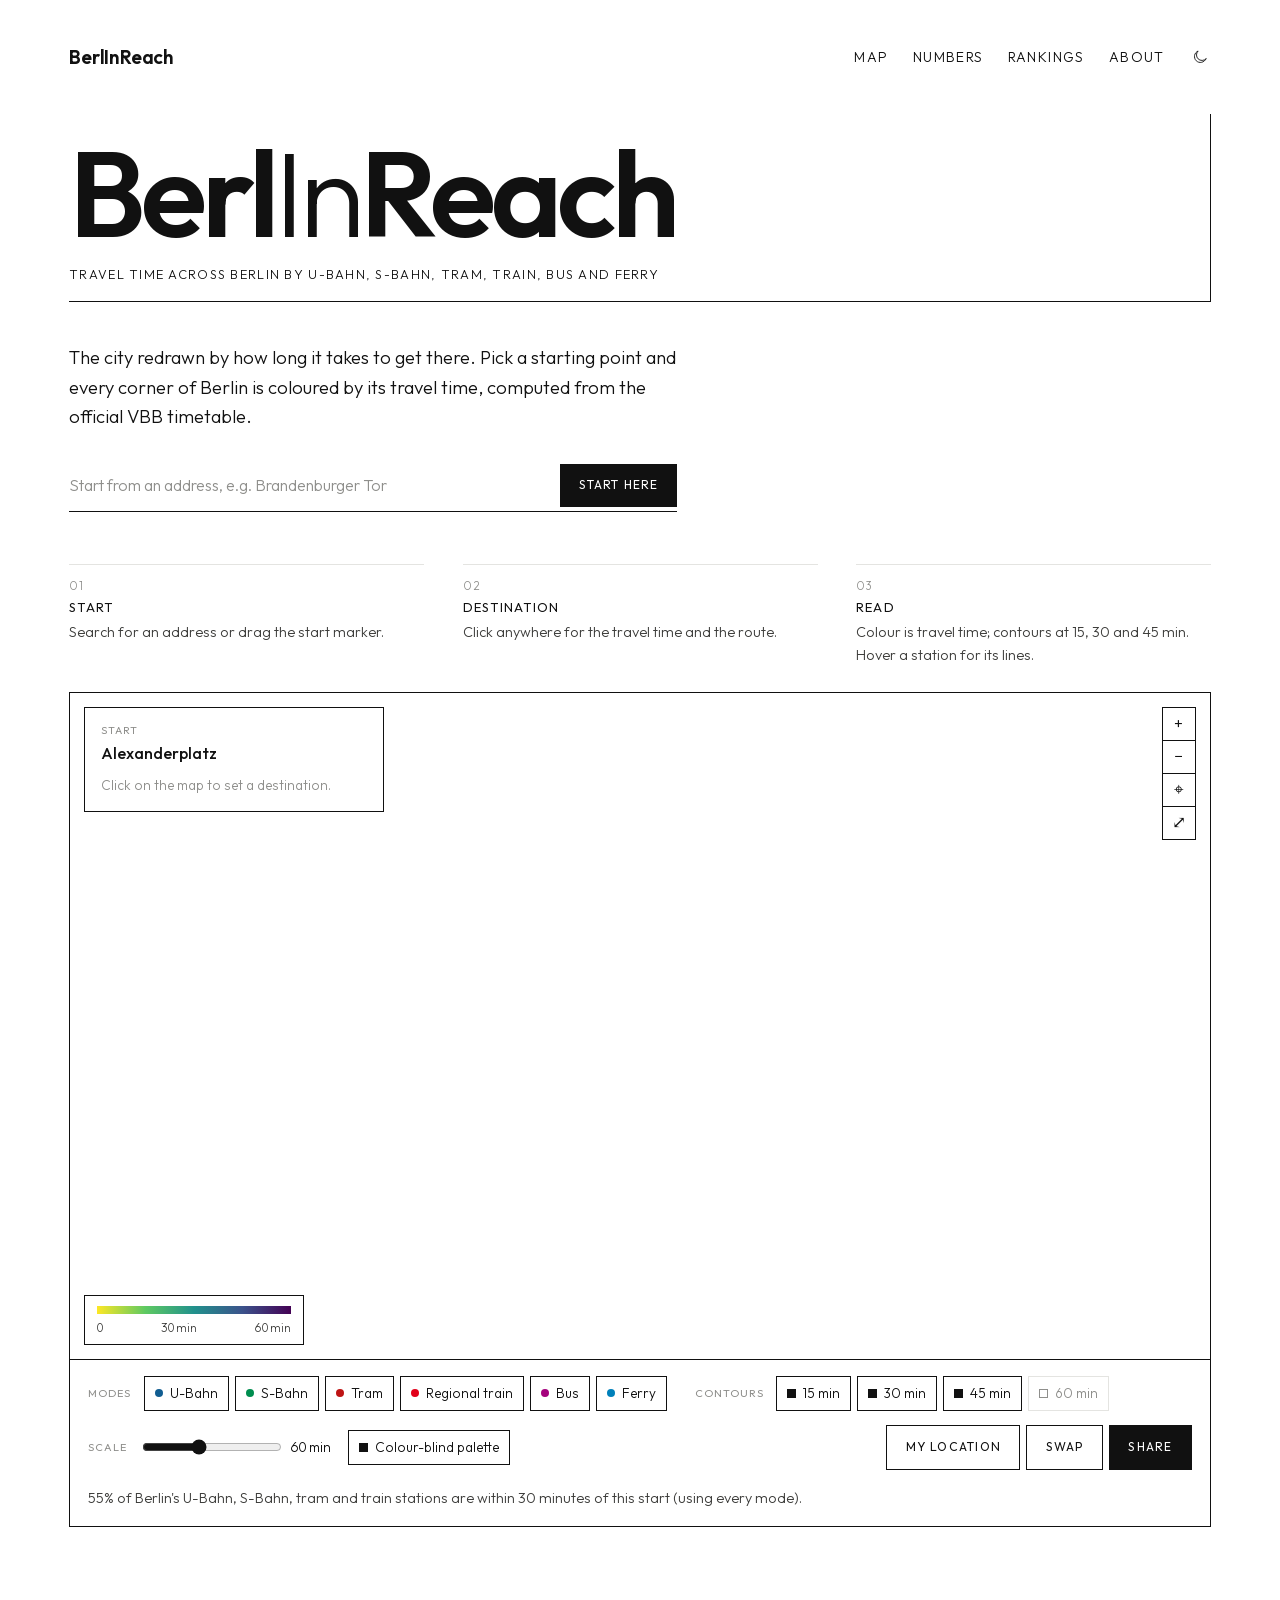
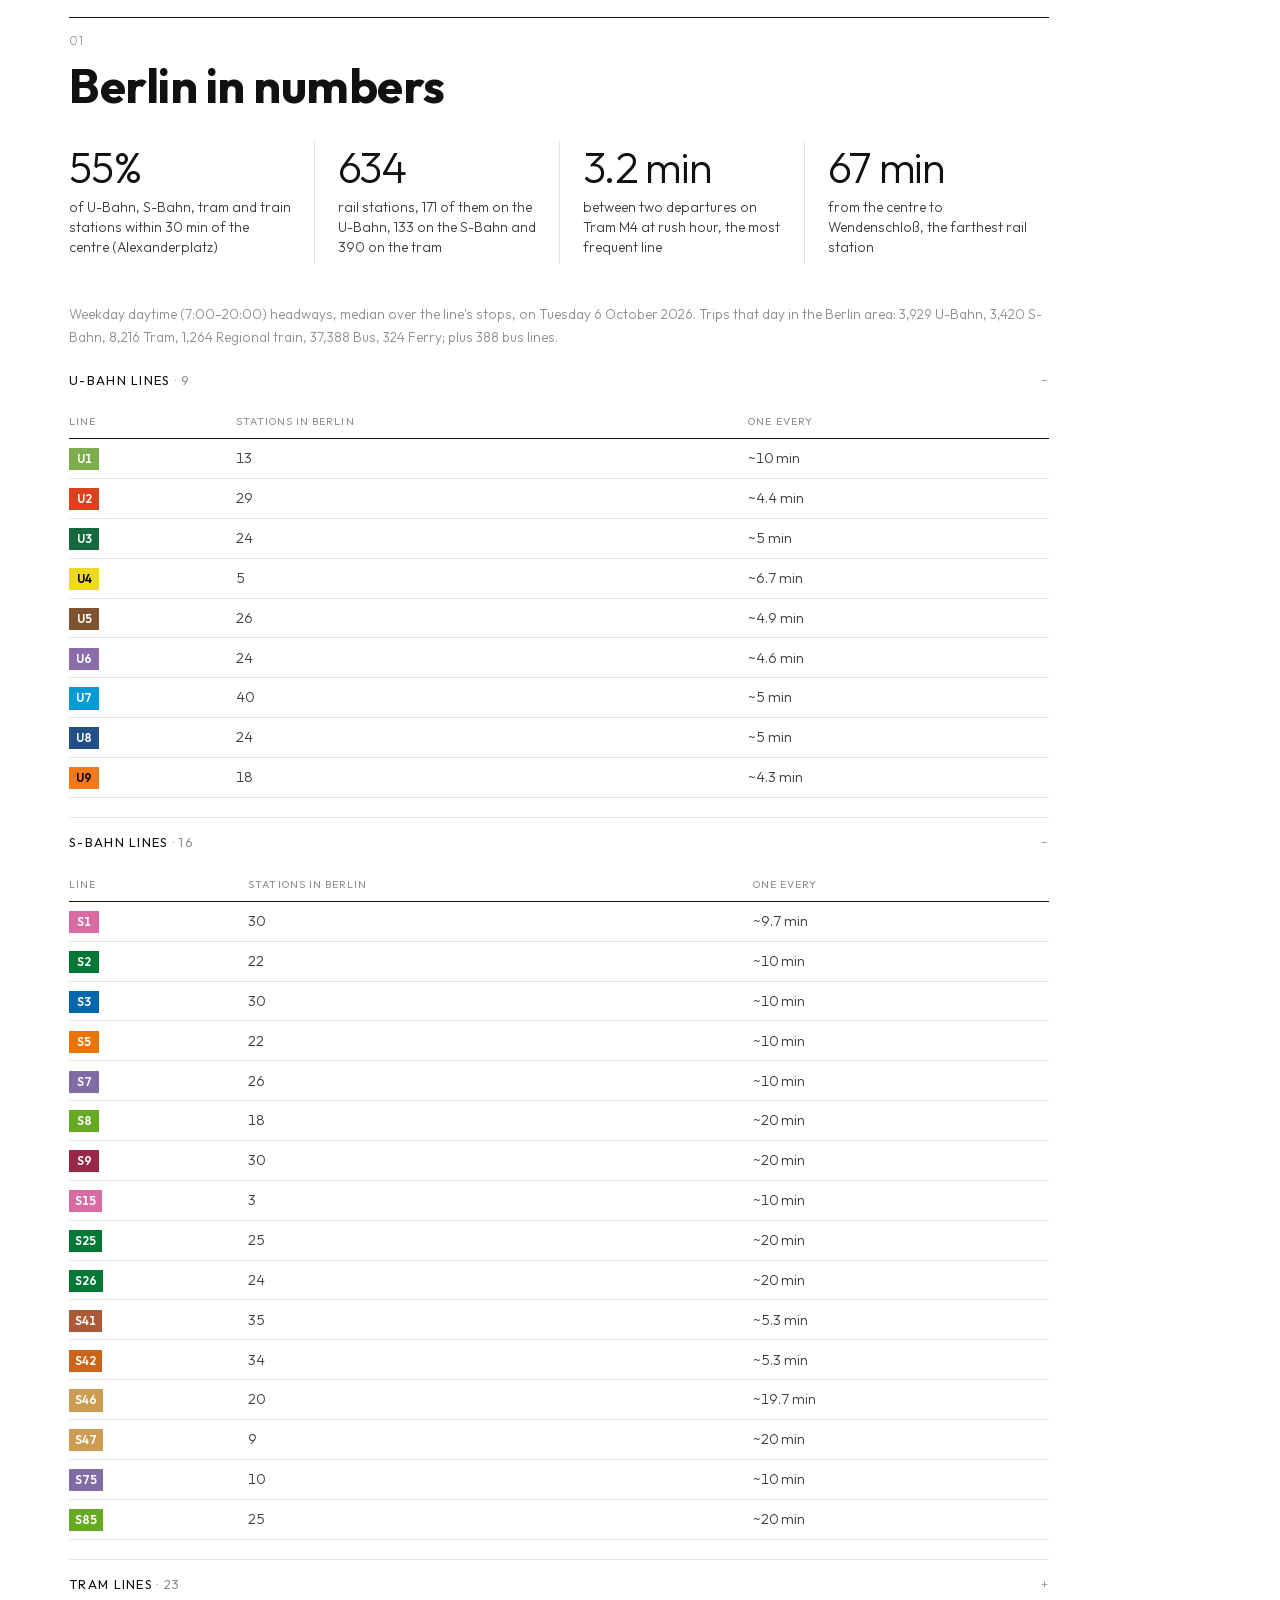
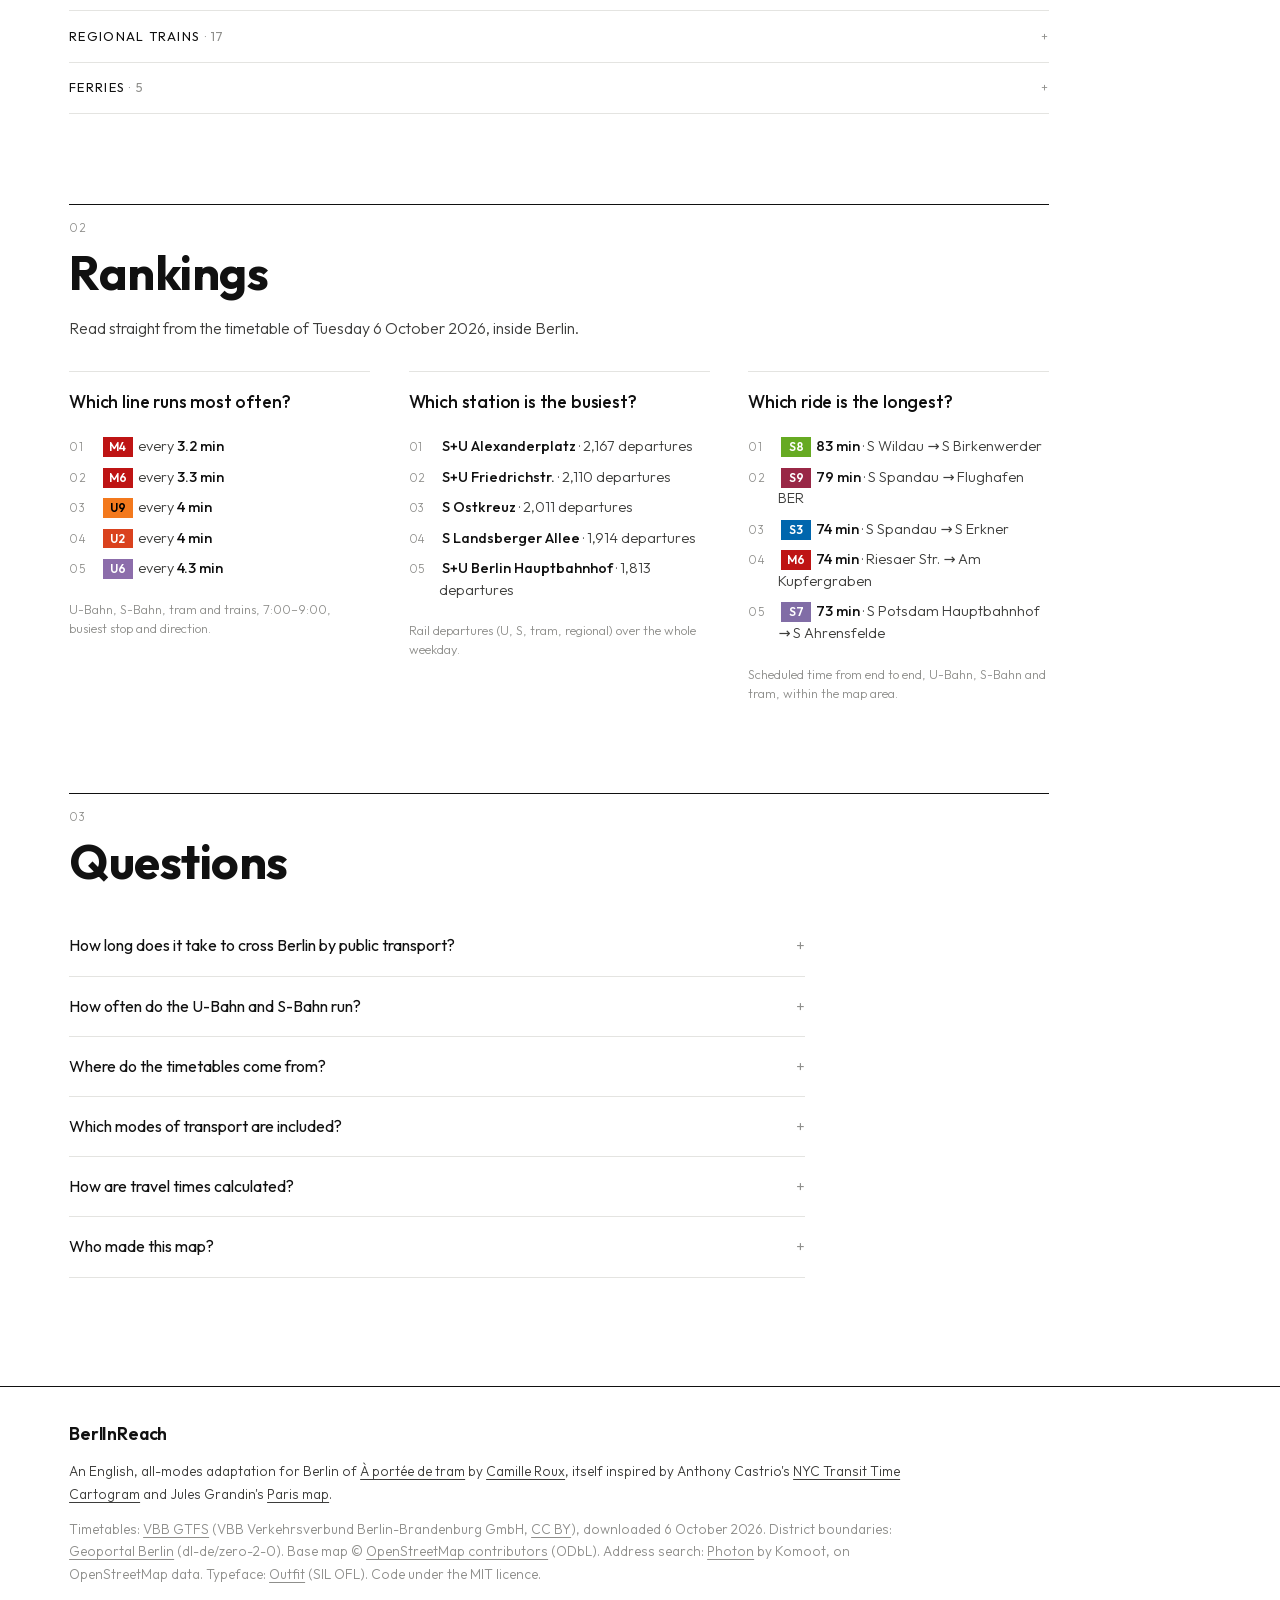
==== commit fb34268f: "Drop hero stat circle; sun/moon theme toggle" ====
--- a/site/index.html
+++ b/site/index.html
@@ -23,7 +23,7 @@
     <meta name="twitter:title" content="BerlInReach" />
     <meta name="twitter:description" content="Travel time map of Berlin: pick a starting point and the whole city is coloured by how long it takes to get there by U-Bahn, S-Bahn, tram, regional train, bus and ferry (VBB timetable)." />
     <script type="application/ld+json">{"@context": "https://schema.org", "@graph": [{"@type": "WebApplication", "name": "BerlInReach", "description": "Travel time map of Berlin: pick a starting point and the whole city is coloured by how long it takes to get there by U-Bahn, S-Bahn, tram, regional train, bus and ferry (VBB timetable).", "inLanguage": "en", "applicationCategory": "TravelApplication", "operatingSystem": "Web", "isAccessibleForFree": true, "spatialCoverage": {"@type": "Place", "name": "Berlin"}, "isBasedOn": ["https://tram.camilleroux.com/", "https://castrio.me/nyc/"]}, {"@type": "FAQPage", "mainEntity": [{"@type": "Question", "name": "How long does it take to cross Berlin by public transport?", "acceptedAnswer": {"@type": "Answer", "text": "From the centre (Alexanderplatz), 10% of U-Bahn, S-Bahn, tram and train stations are less than 15 minutes away and 55% less than 30 minutes, walking and waiting included. The farthest one, Wendenschloß, takes about 67 minutes."}}, {"@type": "Question", "name": "How often do the U-Bahn and S-Bahn run?", "acceptedAnswer": {"@type": "Answer", "text": "On a weekday between 7:00 and 20:00, the typical gap between two trains is U1: 10 min, U2: 4.4 min, U3: 5 min, U4: 6.7 min, U5: 4.9 min, U6: 4.6 min, U7: 5 min, U8: 5 min, U9: 4.3 min, S1: 9.7 min, S2: 10 min, S3: 10 min, S5: 10 min, S7: 10 min, S8: 20 min, S9: 20 min, S15: 10 min, S25: 20 min, S26: 20 min, S41: 5.3 min, S42: 5.3 min, S46: 19.7 min, S47: 20 min, S75: 10 min, S85: 20 min. The most frequent at rush hour is Tram M4, every 3.2 minutes."}}, {"@type": "Question", "name": "Where do the timetables come from?", "acceptedAnswer": {"@type": "Answer", "text": "From the official VBB timetable in GTFS format (VBB Verkehrsverbund Berlin-Brandenburg GmbH, CC BY), downloaded on 6 October 2026 and valid until 12 December 2026. Times are those of Tuesday 6 October 2026, between 7:00 and 20:00."}}, {"@type": "Question", "name": "Which modes of transport are included?", "acceptedAnswer": {"@type": "Answer", "text": "All of them: U-Bahn, S-Bahn, tram, regional trains (RE, RB, FEX), buses and BVG ferries. Untick a mode under the map to see the city without it — for example only the rail network, or everything but buses. Waiting at rarely served stops is capped at 15 minutes."}}, {"@type": "Question", "name": "How are travel times calculated?", "acceptedAnswer": {"@type": "Answer", "text": "For each trip: walking to the stop at 4.5 km/h, waiting half of the time between two departures, the scheduled time between stops, and 1.5 minutes of walking for each change (plus a minute or so to reach underground and main-line platforms). The Spree, the Havel, the Dahme, the big canals and the lakes can only be crossed on foot over a bridge. No real-time data or disruptions: this is the city “on paper”."}}, {"@type": "Question", "name": "Who made this map?", "acceptedAnswer": {"@type": "Answer", "text": "It adapts À portée de tram by Camille Roux (MIT licence) to Berlin, in English and with every mode of transport. The idea comes from Anthony Castrio's NYC Transit Time Cartogram, adapted to Paris by Jules Grandin (C'est encore loin ?)."}}]}]}</script>
-    <link rel="stylesheet" href="styles.css?v=e8108881" />
+    <link rel="stylesheet" href="styles.css?v=9e361c33" />
   </head>
   <body>
     <script id="city-config" type="application/json">{"slug": "berlin", "name": "Berlin", "dataVersion": "a569e556", "defaultFrom": {"lat": 52.52165, "lon": 13.41117, "label": "Alexanderplatz"}, "searchBbox": [52.33, 13.08, 52.68, 13.77]}</script>
@@ -34,7 +34,10 @@
         <a href="#numbers">Numbers</a>
         <a href="#rankings">Rankings</a>
         <a href="#about">About</a>
-        <button id="themeToggle" type="button" class="bar-button" aria-label="Switch to dark mode">Dark</button>
+        <button id="themeToggle" type="button" class="bar-button theme-toggle" aria-label="Switch to dark mode">
+          <svg class="theme-icon moon" viewBox="0 0 24 24" aria-hidden="true"><path d="M20 14.5A8 8 0 1 1 9.5 4a6.5 6.5 0 0 0 10.5 10.5Z" /></svg>
+          <svg class="theme-icon sun" viewBox="0 0 24 24" aria-hidden="true"><circle cx="12" cy="12" r="4" /><path d="M12 2.5v2.5M12 19v2.5M2.5 12H5M19 12h2.5M5.3 5.3l1.8 1.8M16.9 16.9l1.8 1.8M5.3 18.7l1.8-1.8M16.9 7.1l1.8-1.8" /></svg>
+        </button>
       </nav>
     </header>
 
@@ -43,10 +46,6 @@
         <div class="hero-text">
           <h1 class="wordmark">Berl<span>In</span>Reach</h1>
           <p class="tagline">Travel time across Berlin by U-Bahn, S-Bahn, tram, train, bus and ferry</p>
-        </div>
-        <div class="hero-figure" aria-hidden="true">
-          <span class="hero-number">55%</span>
-          <span class="hero-caption">of rail stations within<br />30 min of Alexanderplatz</span>
         </div>
       </section>
 
@@ -337,6 +336,6 @@
     </footer>
 
     <div id="toast" class="toast" role="status" hidden></div>
-    <script type="module" src="app.js?v=70d4e0b2"></script>
+    <script type="module" src="app.js?v=f9b57799"></script>
   </body>
 </html>
--- a/site/styles.css
+++ b/site/styles.css
@@ -121,8 +121,7 @@
 .segmented,
 .lines-table th,
 .lines-block summary,
-.steps strong,
-.hero-caption {
+.steps strong {
   text-transform: uppercase;
   letter-spacing: 0.1em;
 }
@@ -216,32 +215,36 @@
   font-size: 0.8rem;
 }
 
-.hero-figure {
-  display: flex;
-  flex: none;
-  flex-direction: column;
+/* Theme toggle: a hairline moon in light mode (switch to dark), a sun in dark mode. */
+.theme-icon {
+  display: block;
+  width: 18px;
+  height: 18px;
+  fill: none;
+  stroke: currentColor;
+  stroke-width: 1.2;
+  stroke-linecap: round;
+  stroke-linejoin: round;
+}
+
+.theme-icon.sun,
+:root[data-theme="dark"] .theme-icon.moon {
+  display: none;
+}
+
+:root[data-theme="dark"] .theme-icon.sun {
+  display: block;
+}
+
+.bar-button.theme-toggle {
+  display: flex;
   align-items: center;
-  justify-content: center;
-  width: 200px;
-  height: 200px;
-  margin: 0 clamp(2rem, 9vw, 9rem) -100px 0;
-  border: 1px solid var(--ink);
-  border-radius: 50%;
-  background: var(--bg);
-  text-align: center;
-}
-
-.hero-number {
-  font-size: 2.9rem;
-  font-weight: 300;
-  letter-spacing: -0.03em;
-  line-height: 1;
-}
-
-.hero-caption {
-  margin-top: 0.55rem;
-  font-size: 0.6rem;
-  line-height: 1.6;
+  padding: 2px;
+}
+
+.bar-button.theme-toggle:hover {
+  opacity: 0.6;
+  text-decoration: none;
 }
 
 .intro {
@@ -1048,10 +1051,6 @@
 /* --- Small screens ------------------------------------------------------------- */
 
 @media (max-width: 860px) {
-  .hero-figure {
-    display: none;
-  }
-
   .stat-grid {
     grid-template-columns: 1fr 1fr;
     row-gap: 1.6rem;
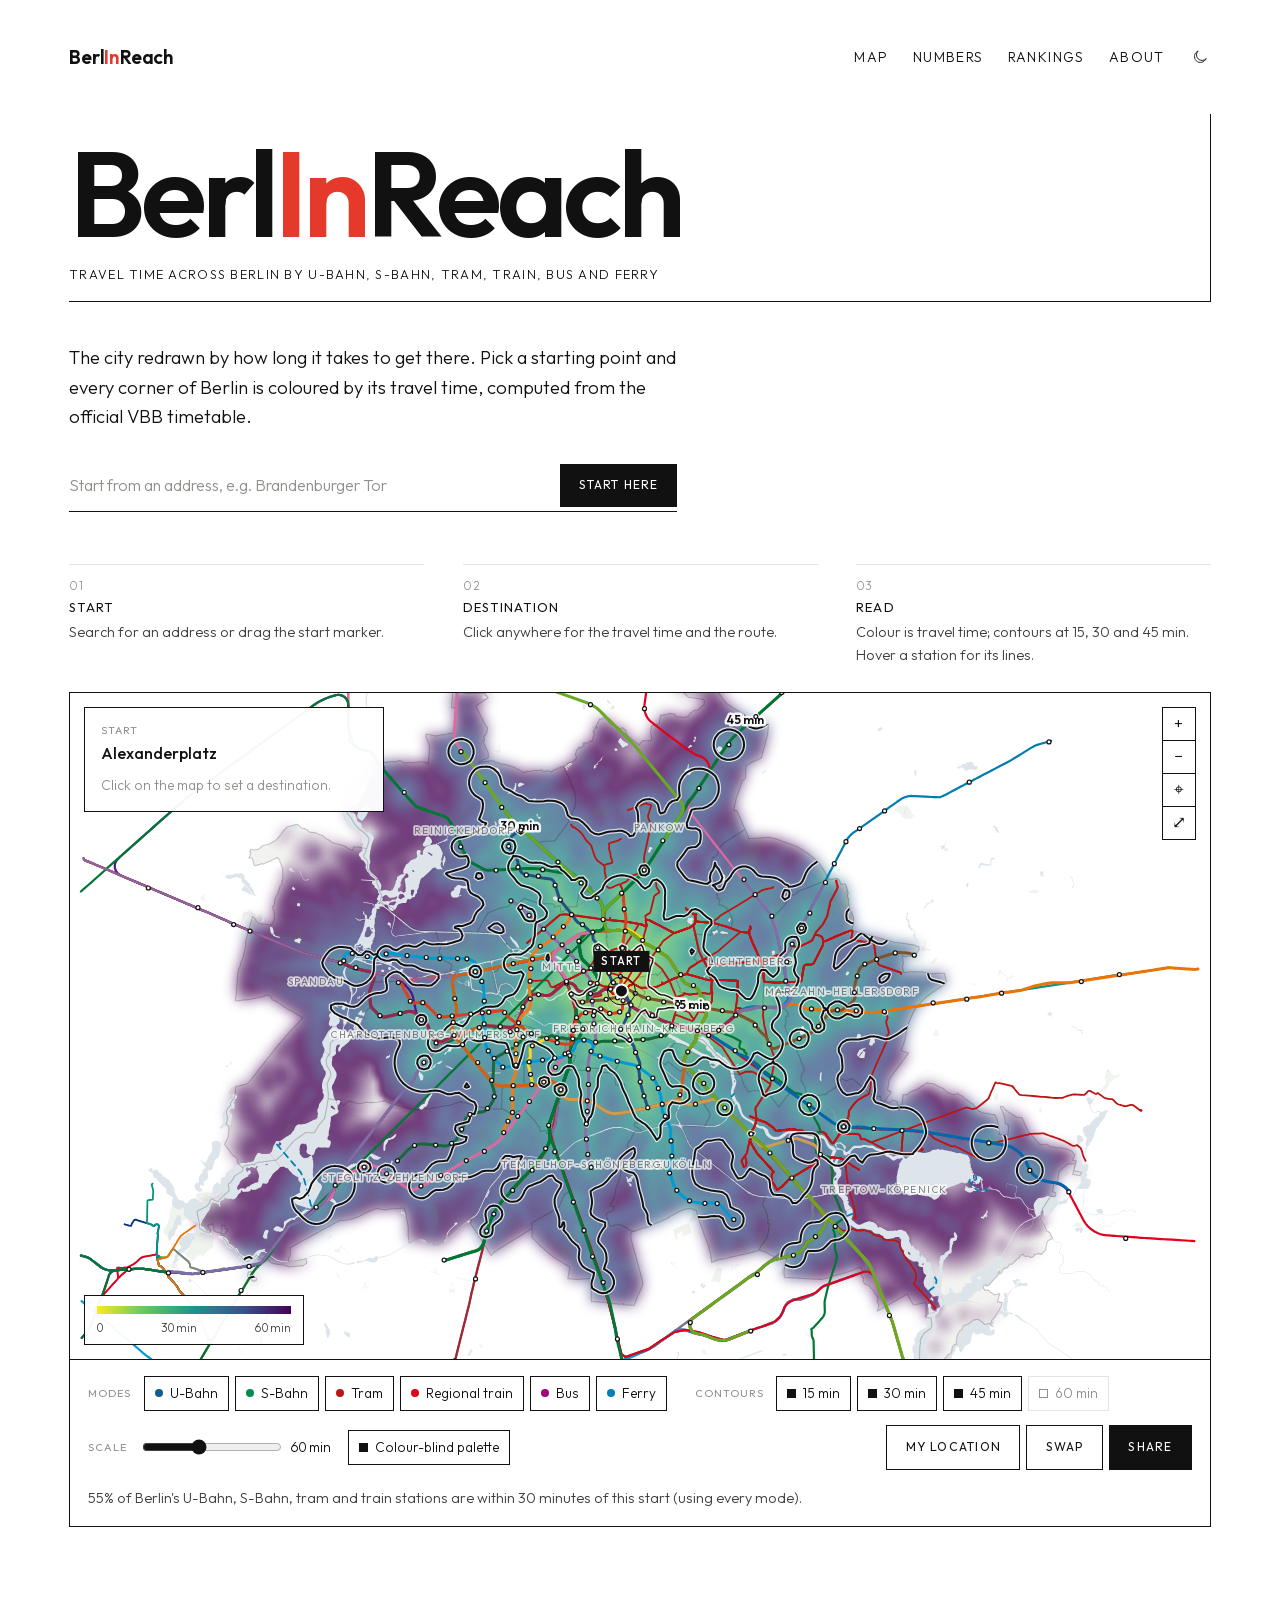
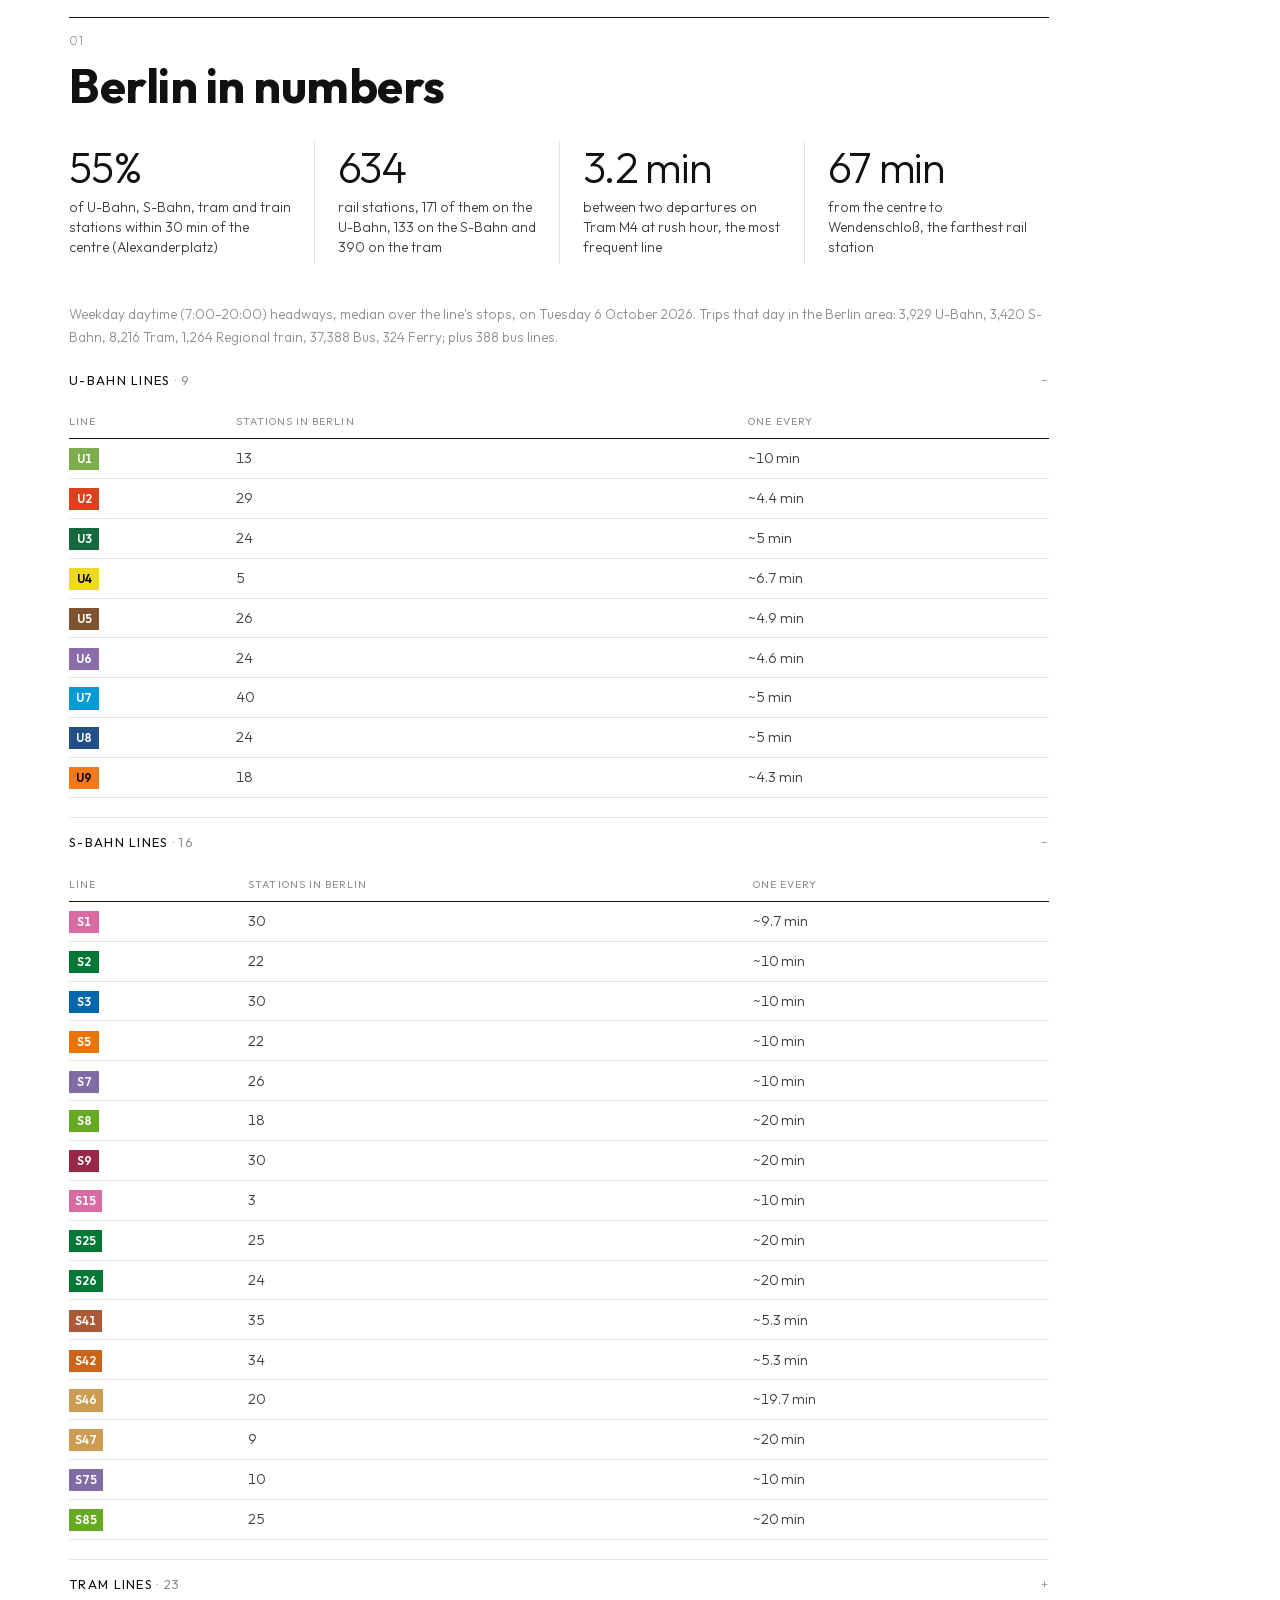
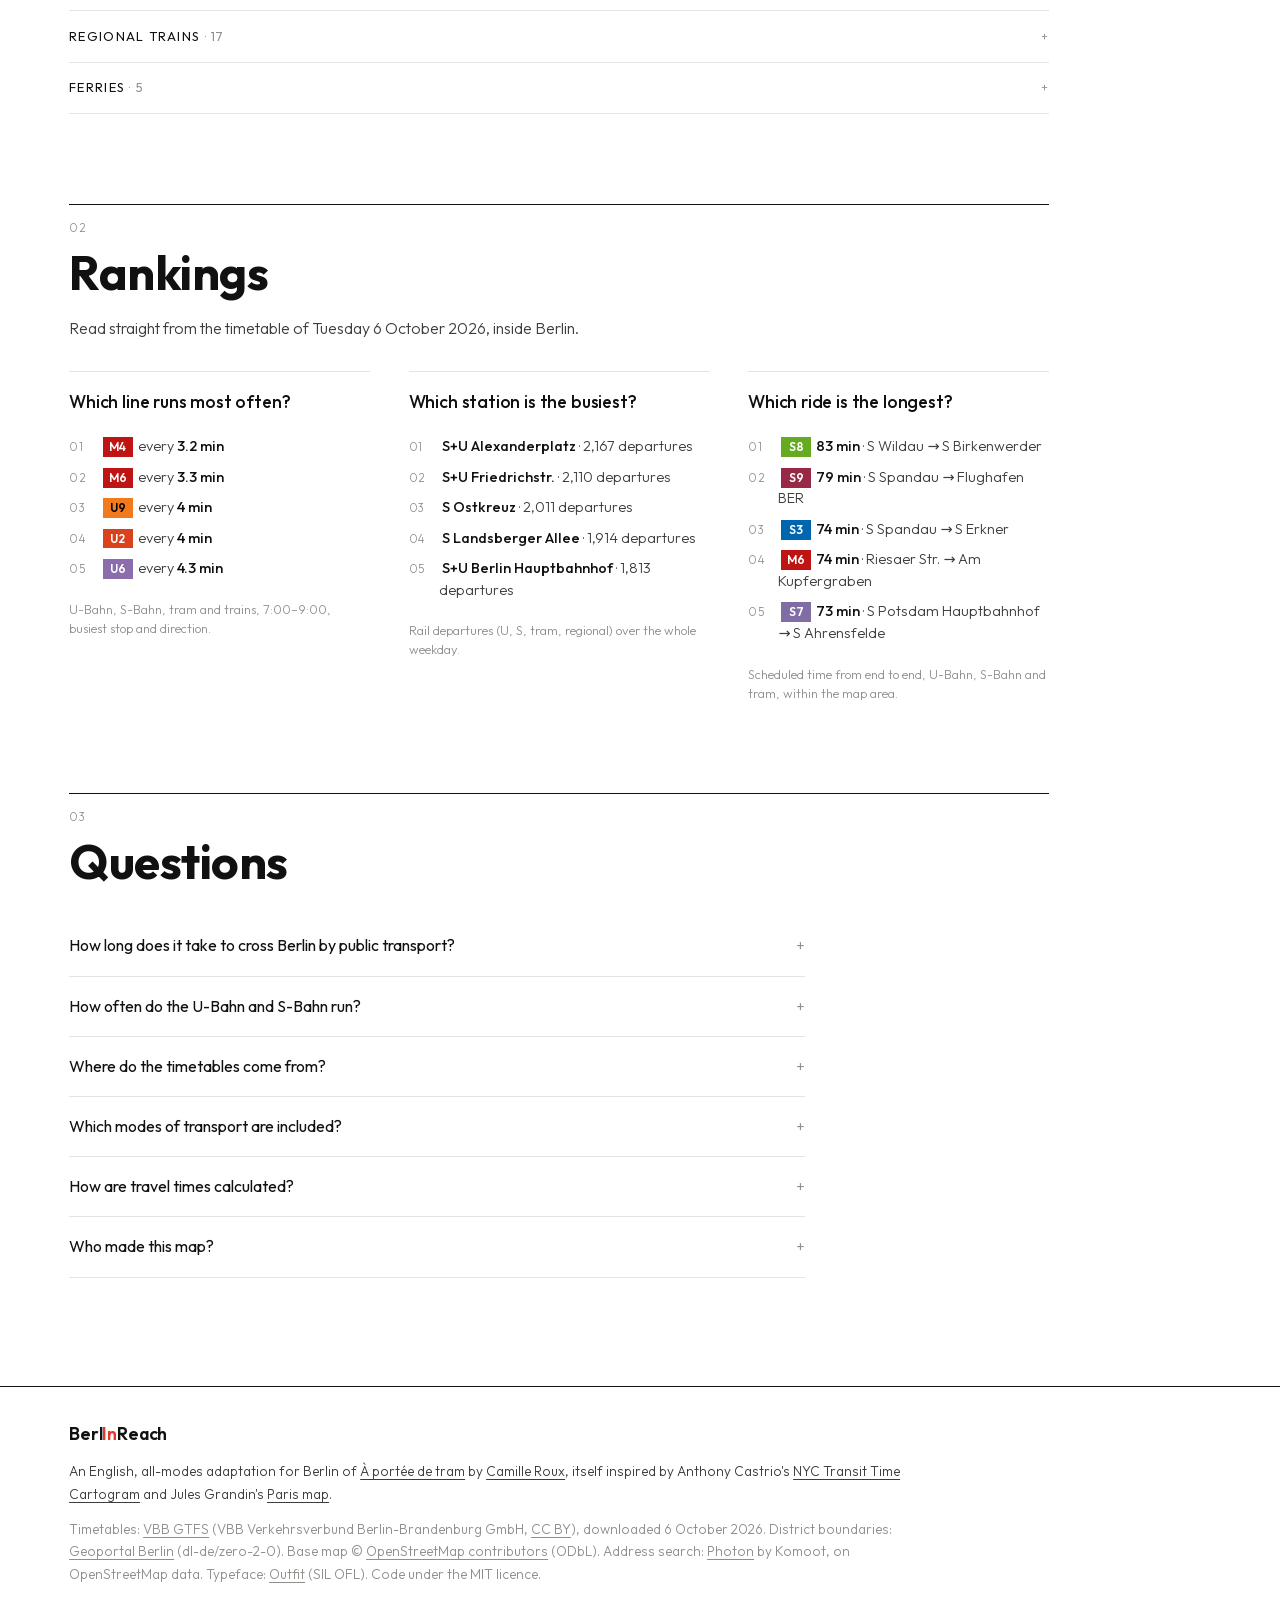
==== commit 71dbbfbc: "Wordmark: accent-coloured In so the capital I reads apart from l" ====
--- a/site/index.html
+++ b/site/index.html
@@ -23,12 +23,12 @@
     <meta name="twitter:title" content="BerlInReach" />
     <meta name="twitter:description" content="Travel time map of Berlin: pick a starting point and the whole city is coloured by how long it takes to get there by U-Bahn, S-Bahn, tram, regional train, bus and ferry (VBB timetable)." />
     <script type="application/ld+json">{"@context": "https://schema.org", "@graph": [{"@type": "WebApplication", "name": "BerlInReach", "description": "Travel time map of Berlin: pick a starting point and the whole city is coloured by how long it takes to get there by U-Bahn, S-Bahn, tram, regional train, bus and ferry (VBB timetable).", "inLanguage": "en", "applicationCategory": "TravelApplication", "operatingSystem": "Web", "isAccessibleForFree": true, "spatialCoverage": {"@type": "Place", "name": "Berlin"}, "isBasedOn": ["https://tram.camilleroux.com/", "https://castrio.me/nyc/"]}, {"@type": "FAQPage", "mainEntity": [{"@type": "Question", "name": "How long does it take to cross Berlin by public transport?", "acceptedAnswer": {"@type": "Answer", "text": "From the centre (Alexanderplatz), 10% of U-Bahn, S-Bahn, tram and train stations are less than 15 minutes away and 55% less than 30 minutes, walking and waiting included. The farthest one, Wendenschloß, takes about 67 minutes."}}, {"@type": "Question", "name": "How often do the U-Bahn and S-Bahn run?", "acceptedAnswer": {"@type": "Answer", "text": "On a weekday between 7:00 and 20:00, the typical gap between two trains is U1: 10 min, U2: 4.4 min, U3: 5 min, U4: 6.7 min, U5: 4.9 min, U6: 4.6 min, U7: 5 min, U8: 5 min, U9: 4.3 min, S1: 9.7 min, S2: 10 min, S3: 10 min, S5: 10 min, S7: 10 min, S8: 20 min, S9: 20 min, S15: 10 min, S25: 20 min, S26: 20 min, S41: 5.3 min, S42: 5.3 min, S46: 19.7 min, S47: 20 min, S75: 10 min, S85: 20 min. The most frequent at rush hour is Tram M4, every 3.2 minutes."}}, {"@type": "Question", "name": "Where do the timetables come from?", "acceptedAnswer": {"@type": "Answer", "text": "From the official VBB timetable in GTFS format (VBB Verkehrsverbund Berlin-Brandenburg GmbH, CC BY), downloaded on 6 October 2026 and valid until 12 December 2026. Times are those of Tuesday 6 October 2026, between 7:00 and 20:00."}}, {"@type": "Question", "name": "Which modes of transport are included?", "acceptedAnswer": {"@type": "Answer", "text": "All of them: U-Bahn, S-Bahn, tram, regional trains (RE, RB, FEX), buses and BVG ferries. Untick a mode under the map to see the city without it — for example only the rail network, or everything but buses. Waiting at rarely served stops is capped at 15 minutes."}}, {"@type": "Question", "name": "How are travel times calculated?", "acceptedAnswer": {"@type": "Answer", "text": "For each trip: walking to the stop at 4.5 km/h, waiting half of the time between two departures, the scheduled time between stops, and 1.5 minutes of walking for each change (plus a minute or so to reach underground and main-line platforms). The Spree, the Havel, the Dahme, the big canals and the lakes can only be crossed on foot over a bridge. No real-time data or disruptions: this is the city “on paper”."}}, {"@type": "Question", "name": "Who made this map?", "acceptedAnswer": {"@type": "Answer", "text": "It adapts À portée de tram by Camille Roux (MIT licence) to Berlin, in English and with every mode of transport. The idea comes from Anthony Castrio's NYC Transit Time Cartogram, adapted to Paris by Jules Grandin (C'est encore loin ?)."}}]}]}</script>
-    <link rel="stylesheet" href="styles.css?v=9e361c33" />
+    <link rel="stylesheet" href="styles.css?v=d9bcd3ff" />
   </head>
   <body>
     <script id="city-config" type="application/json">{"slug": "berlin", "name": "Berlin", "dataVersion": "a569e556", "defaultFrom": {"lat": 52.52165, "lon": 13.41117, "label": "Alexanderplatz"}, "searchBbox": [52.33, 13.08, 52.68, 13.77]}</script>
     <header class="bar">
-      <a class="bar-brand" href="./">BerlInReach</a>
+      <a class="bar-brand" href="./" aria-label="BerlInReach">Berl<span class="in">In</span>Reach</a>
       <nav class="bar-right" aria-label="Main navigation">
         <a href="#map">Map</a>
         <a href="#numbers">Numbers</a>
@@ -44,7 +44,7 @@
     <main class="page">
       <section class="hero">
         <div class="hero-text">
-          <h1 class="wordmark">Berl<span>In</span>Reach</h1>
+          <h1 class="wordmark" aria-label="BerlInReach">Berl<span class="in">In</span>Reach</h1>
           <p class="tagline">Travel time across Berlin by U-Bahn, S-Bahn, tram, train, bus and ferry</p>
         </div>
       </section>
@@ -318,7 +318,7 @@
 
     <footer class="site-footer">
       <div class="footer-inner">
-        <p class="footer-brand">BerlInReach</p>
+        <p class="footer-brand">Berl<span class="in">In</span>Reach</p>
         <p>
           An English, all-modes adaptation for Berlin of <a href="https://tram.camilleroux.com/">À portée de tram</a>
           by <a href="https://www.camilleroux.com/">Camille Roux</a>, itself inspired by Anthony Castrio's
--- a/site/styles.css
+++ b/site/styles.css
@@ -168,7 +168,7 @@
   text-underline-offset: 3px;
 }
 
-/* --- Hero: wordmark, tagline on a hairline that turns up at its end, and one figure in a circle ----------- */
+/* --- Hero: wordmark, and a tagline on a hairline that turns up at its end ---------------------------------- */
 
 .page {
   max-width: 1400px;
@@ -205,9 +205,10 @@
   line-height: 0.92;
 }
 
-/* The pun: "In" in the light weight. */
-.wordmark span {
-  font-weight: 300;
+/* The pun, and the reason it reads: in Outfit a capital I and a lowercase l are the same bar, so "In" takes the
+   accent colour wherever the name is written. */
+.in {
+  color: var(--accent);
 }
 
 .tagline {
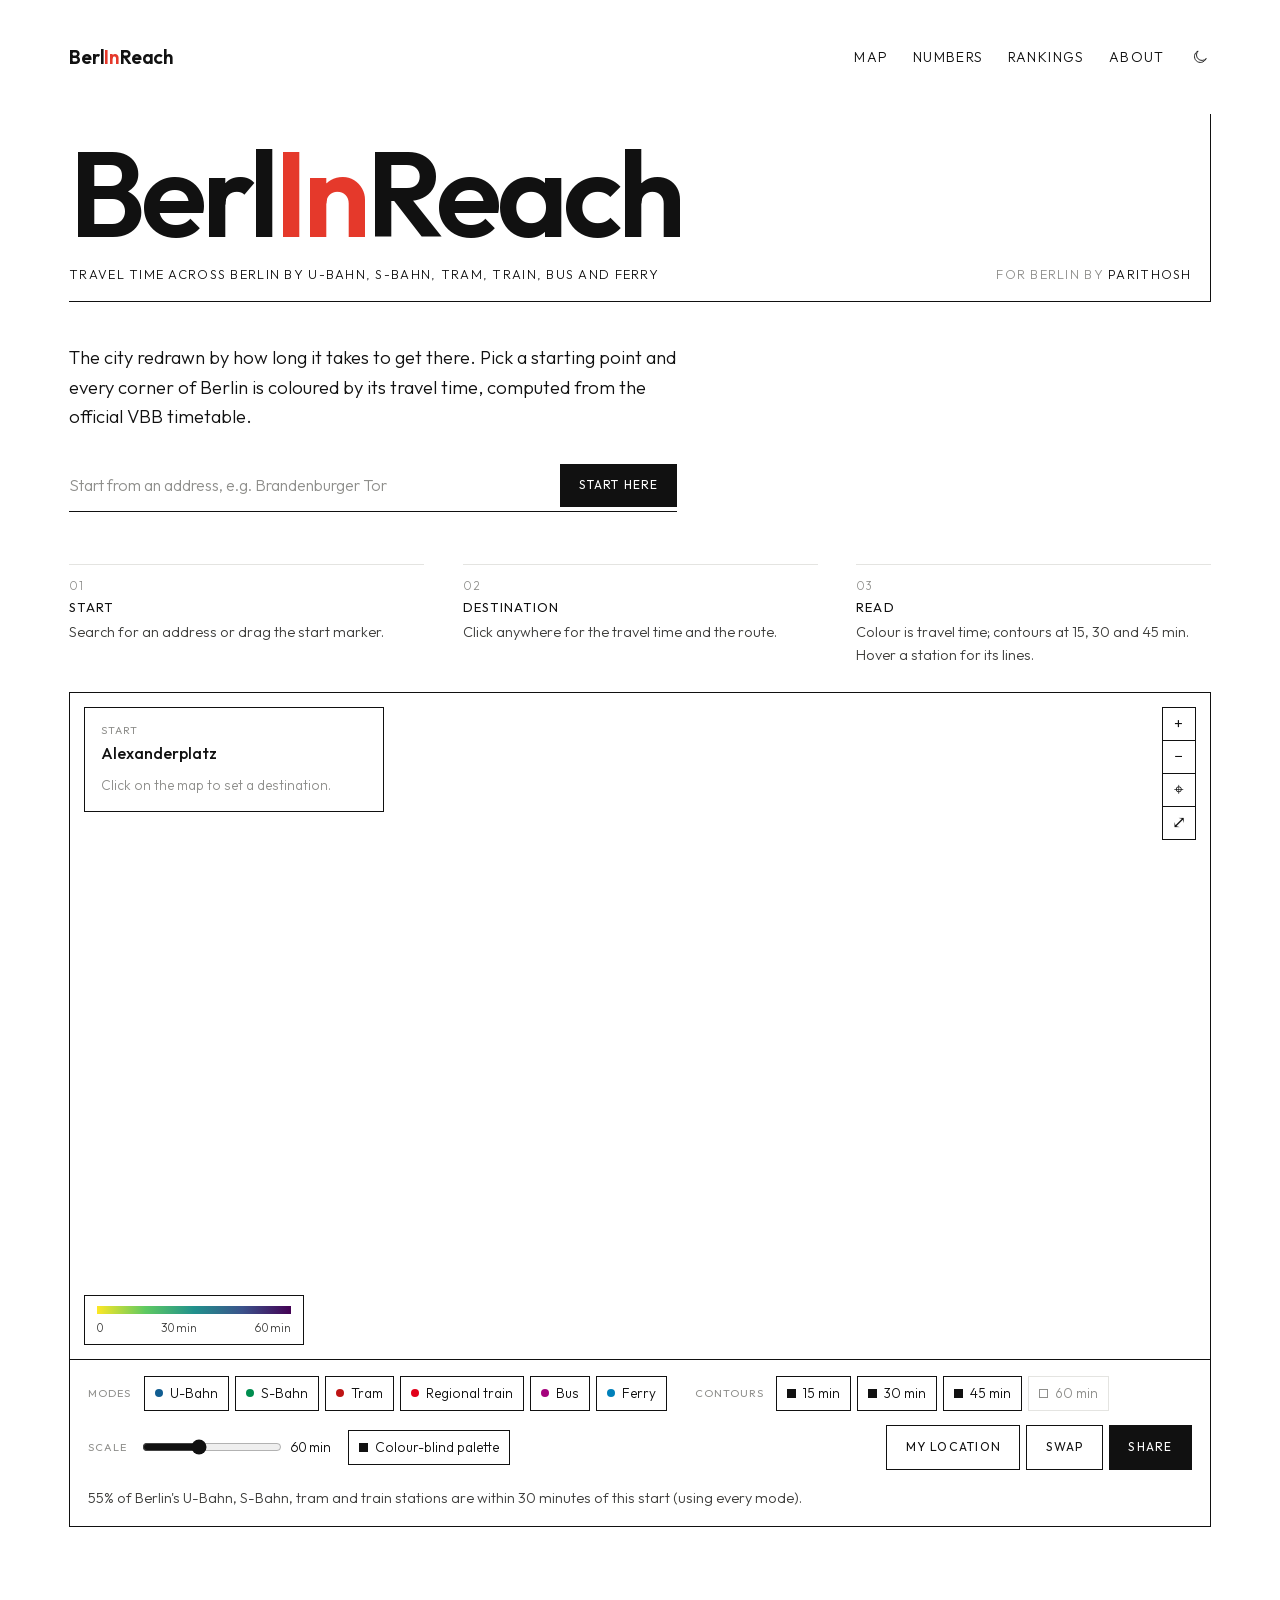
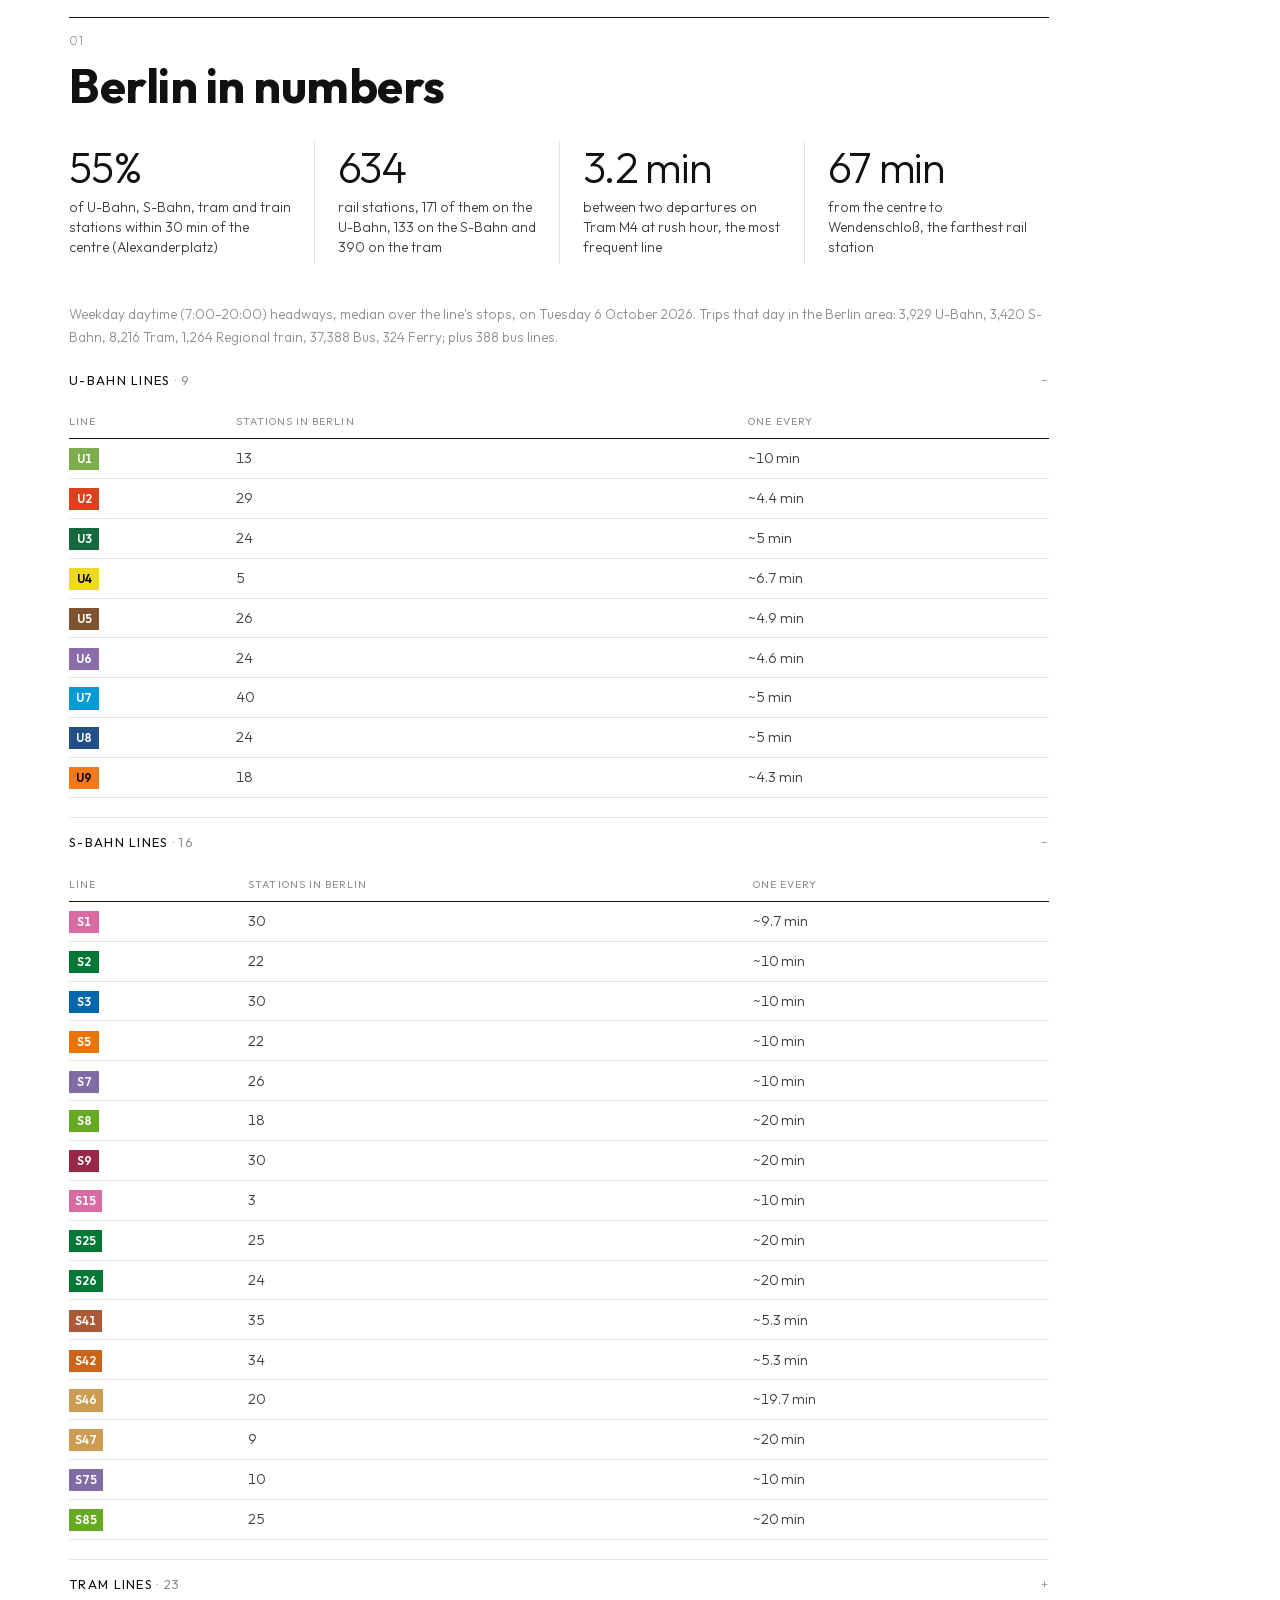
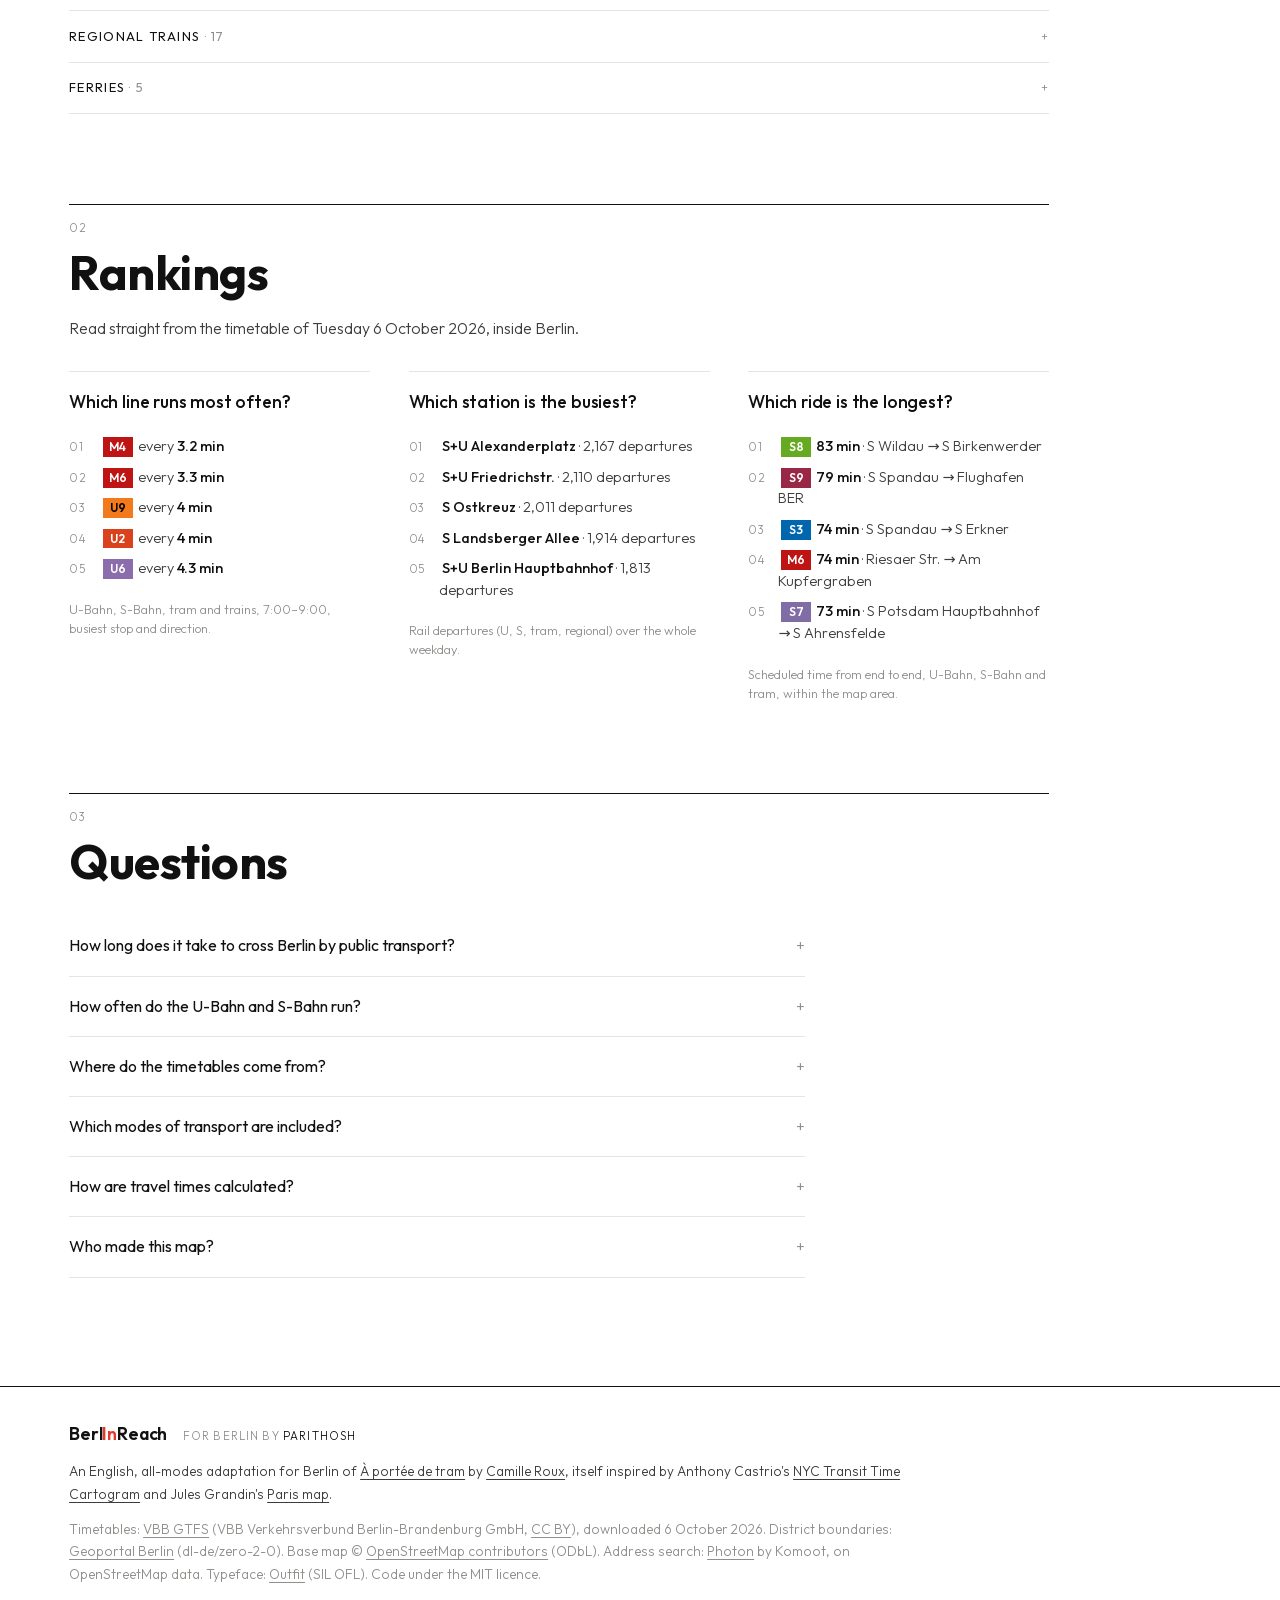
==== commit 78ae6aa4: "Byline: For Berlin by Parithosh" ====
--- a/site/index.html
+++ b/site/index.html
@@ -23,7 +23,7 @@
     <meta name="twitter:title" content="BerlInReach" />
     <meta name="twitter:description" content="Travel time map of Berlin: pick a starting point and the whole city is coloured by how long it takes to get there by U-Bahn, S-Bahn, tram, regional train, bus and ferry (VBB timetable)." />
     <script type="application/ld+json">{"@context": "https://schema.org", "@graph": [{"@type": "WebApplication", "name": "BerlInReach", "description": "Travel time map of Berlin: pick a starting point and the whole city is coloured by how long it takes to get there by U-Bahn, S-Bahn, tram, regional train, bus and ferry (VBB timetable).", "inLanguage": "en", "applicationCategory": "TravelApplication", "operatingSystem": "Web", "isAccessibleForFree": true, "spatialCoverage": {"@type": "Place", "name": "Berlin"}, "isBasedOn": ["https://tram.camilleroux.com/", "https://castrio.me/nyc/"]}, {"@type": "FAQPage", "mainEntity": [{"@type": "Question", "name": "How long does it take to cross Berlin by public transport?", "acceptedAnswer": {"@type": "Answer", "text": "From the centre (Alexanderplatz), 10% of U-Bahn, S-Bahn, tram and train stations are less than 15 minutes away and 55% less than 30 minutes, walking and waiting included. The farthest one, Wendenschloß, takes about 67 minutes."}}, {"@type": "Question", "name": "How often do the U-Bahn and S-Bahn run?", "acceptedAnswer": {"@type": "Answer", "text": "On a weekday between 7:00 and 20:00, the typical gap between two trains is U1: 10 min, U2: 4.4 min, U3: 5 min, U4: 6.7 min, U5: 4.9 min, U6: 4.6 min, U7: 5 min, U8: 5 min, U9: 4.3 min, S1: 9.7 min, S2: 10 min, S3: 10 min, S5: 10 min, S7: 10 min, S8: 20 min, S9: 20 min, S15: 10 min, S25: 20 min, S26: 20 min, S41: 5.3 min, S42: 5.3 min, S46: 19.7 min, S47: 20 min, S75: 10 min, S85: 20 min. The most frequent at rush hour is Tram M4, every 3.2 minutes."}}, {"@type": "Question", "name": "Where do the timetables come from?", "acceptedAnswer": {"@type": "Answer", "text": "From the official VBB timetable in GTFS format (VBB Verkehrsverbund Berlin-Brandenburg GmbH, CC BY), downloaded on 6 October 2026 and valid until 12 December 2026. Times are those of Tuesday 6 October 2026, between 7:00 and 20:00."}}, {"@type": "Question", "name": "Which modes of transport are included?", "acceptedAnswer": {"@type": "Answer", "text": "All of them: U-Bahn, S-Bahn, tram, regional trains (RE, RB, FEX), buses and BVG ferries. Untick a mode under the map to see the city without it — for example only the rail network, or everything but buses. Waiting at rarely served stops is capped at 15 minutes."}}, {"@type": "Question", "name": "How are travel times calculated?", "acceptedAnswer": {"@type": "Answer", "text": "For each trip: walking to the stop at 4.5 km/h, waiting half of the time between two departures, the scheduled time between stops, and 1.5 minutes of walking for each change (plus a minute or so to reach underground and main-line platforms). The Spree, the Havel, the Dahme, the big canals and the lakes can only be crossed on foot over a bridge. No real-time data or disruptions: this is the city “on paper”."}}, {"@type": "Question", "name": "Who made this map?", "acceptedAnswer": {"@type": "Answer", "text": "It adapts À portée de tram by Camille Roux (MIT licence) to Berlin, in English and with every mode of transport. The idea comes from Anthony Castrio's NYC Transit Time Cartogram, adapted to Paris by Jules Grandin (C'est encore loin ?)."}}]}]}</script>
-    <link rel="stylesheet" href="styles.css?v=d9bcd3ff" />
+    <link rel="stylesheet" href="styles.css?v=8f025ae9" />
   </head>
   <body>
     <script id="city-config" type="application/json">{"slug": "berlin", "name": "Berlin", "dataVersion": "a569e556", "defaultFrom": {"lat": 52.52165, "lon": 13.41117, "label": "Alexanderplatz"}, "searchBbox": [52.33, 13.08, 52.68, 13.77]}</script>
@@ -47,6 +47,7 @@
           <h1 class="wordmark" aria-label="BerlInReach">Berl<span class="in">In</span>Reach</h1>
           <p class="tagline">Travel time across Berlin by U-Bahn, S-Bahn, tram, train, bus and ferry</p>
         </div>
+        <p class="byline">For Berlin by <a href="https://github.com/parithosh">Parithosh</a></p>
       </section>
 
       <div class="intro">
@@ -318,7 +319,7 @@
 
     <footer class="site-footer">
       <div class="footer-inner">
-        <p class="footer-brand">Berl<span class="in">In</span>Reach</p>
+        <p class="footer-brand">Berl<span class="in">In</span>Reach <span class="footer-byline">For Berlin by <a href="https://github.com/parithosh">Parithosh</a></span></p>
         <p>
           An English, all-modes adaptation for Berlin of <a href="https://tram.camilleroux.com/">À portée de tram</a>
           by <a href="https://www.camilleroux.com/">Camille Roux</a>, itself inspired by Anthony Castrio's
--- a/site/styles.css
+++ b/site/styles.css
@@ -216,6 +216,47 @@
   font-size: 0.8rem;
 }
 
+/* "For Berlin by Parithosh": bottom right of the hero, in the uppercase label style, just inside the turned-up rule. */
+.byline,
+.footer-byline {
+  color: var(--muted);
+  font-size: 0.8rem;
+  font-weight: 300;
+  letter-spacing: 0.1em;
+  text-transform: uppercase;
+}
+
+.byline {
+  flex: none;
+  margin: 0 1.2rem 0 0;
+}
+
+.byline a,
+.footer-byline a {
+  color: var(--ink);
+  text-decoration: none;
+}
+
+.byline a:hover,
+.footer-byline a:hover {
+  text-decoration: underline;
+}
+
+.footer-byline {
+  margin-left: 0.8rem;
+  font-size: 0.72rem;
+}
+
+@media (max-width: 720px) {
+  .hero {
+    flex-wrap: wrap;
+  }
+
+  .byline {
+    margin-top: -0.4rem;
+  }
+}
+
 /* Theme toggle: a hairline moon in light mode (switch to dark), a sun in dark mode. */
 .theme-icon {
   display: block;
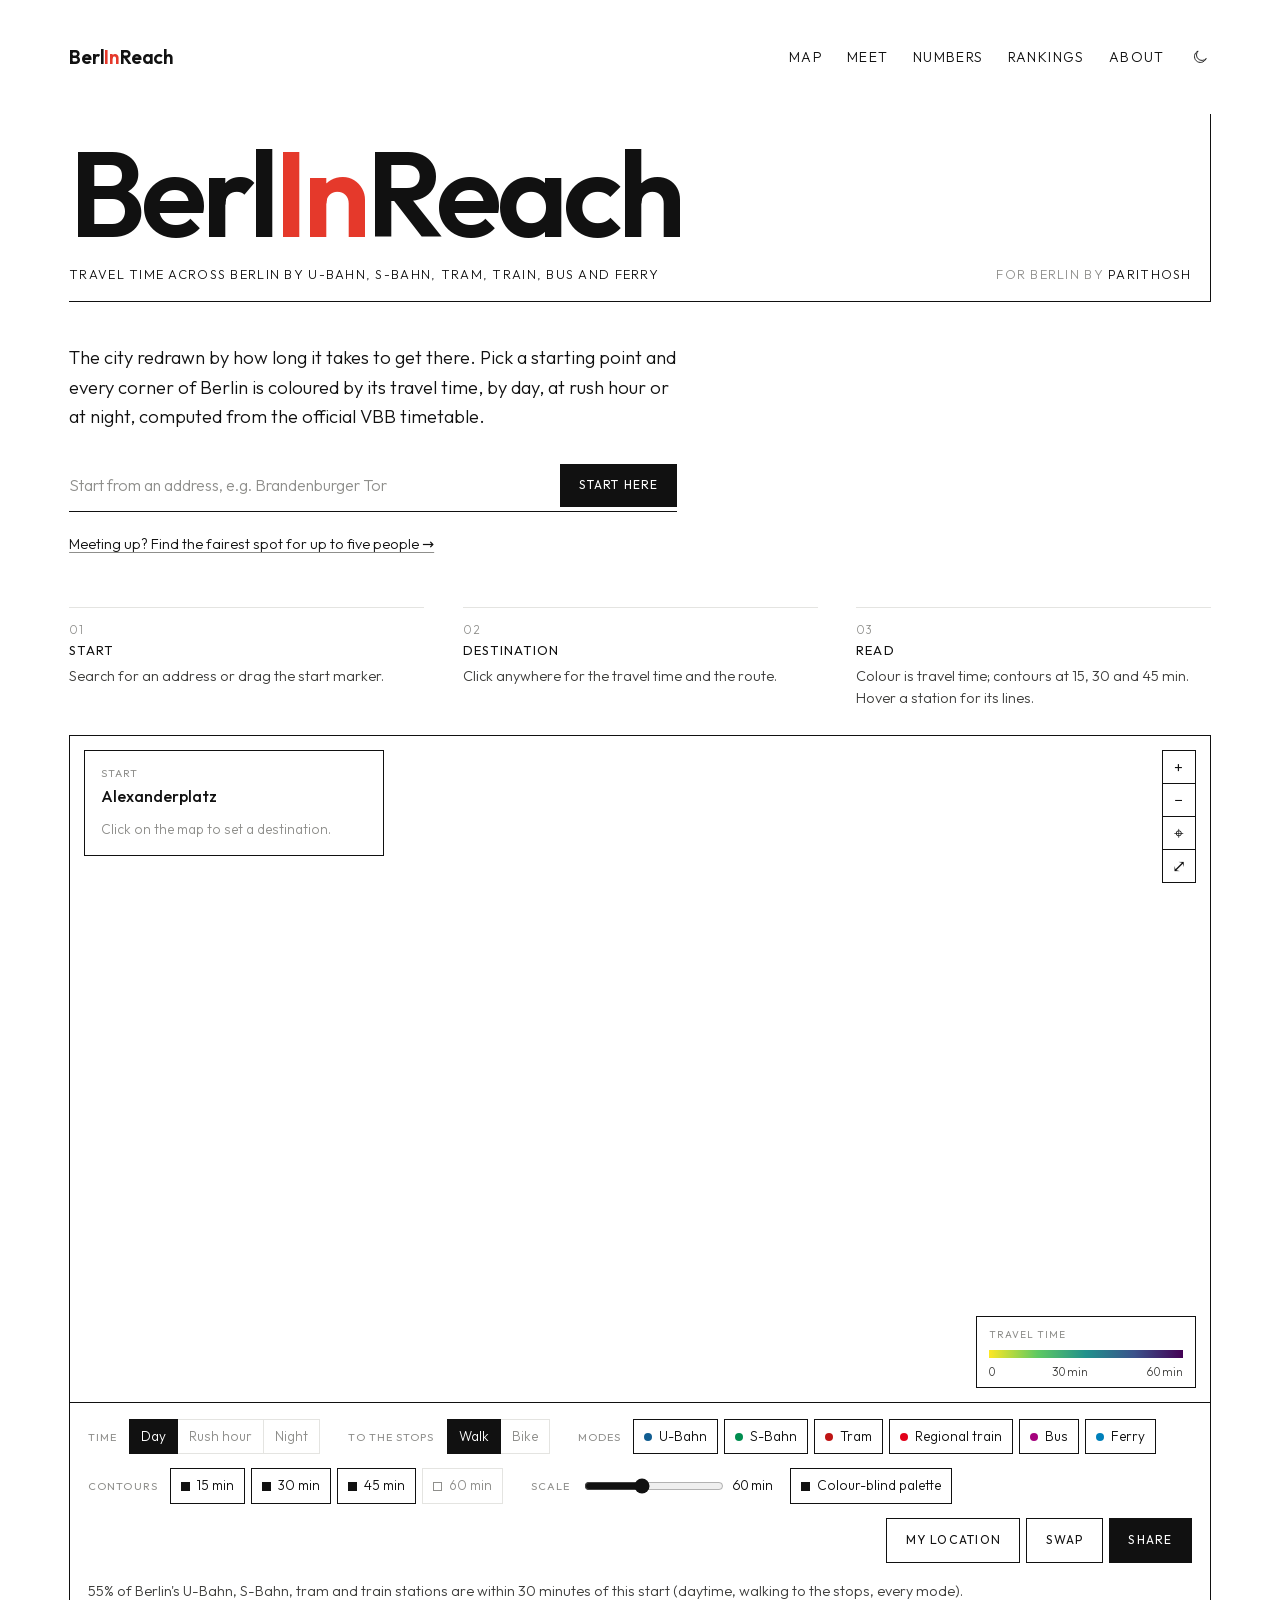
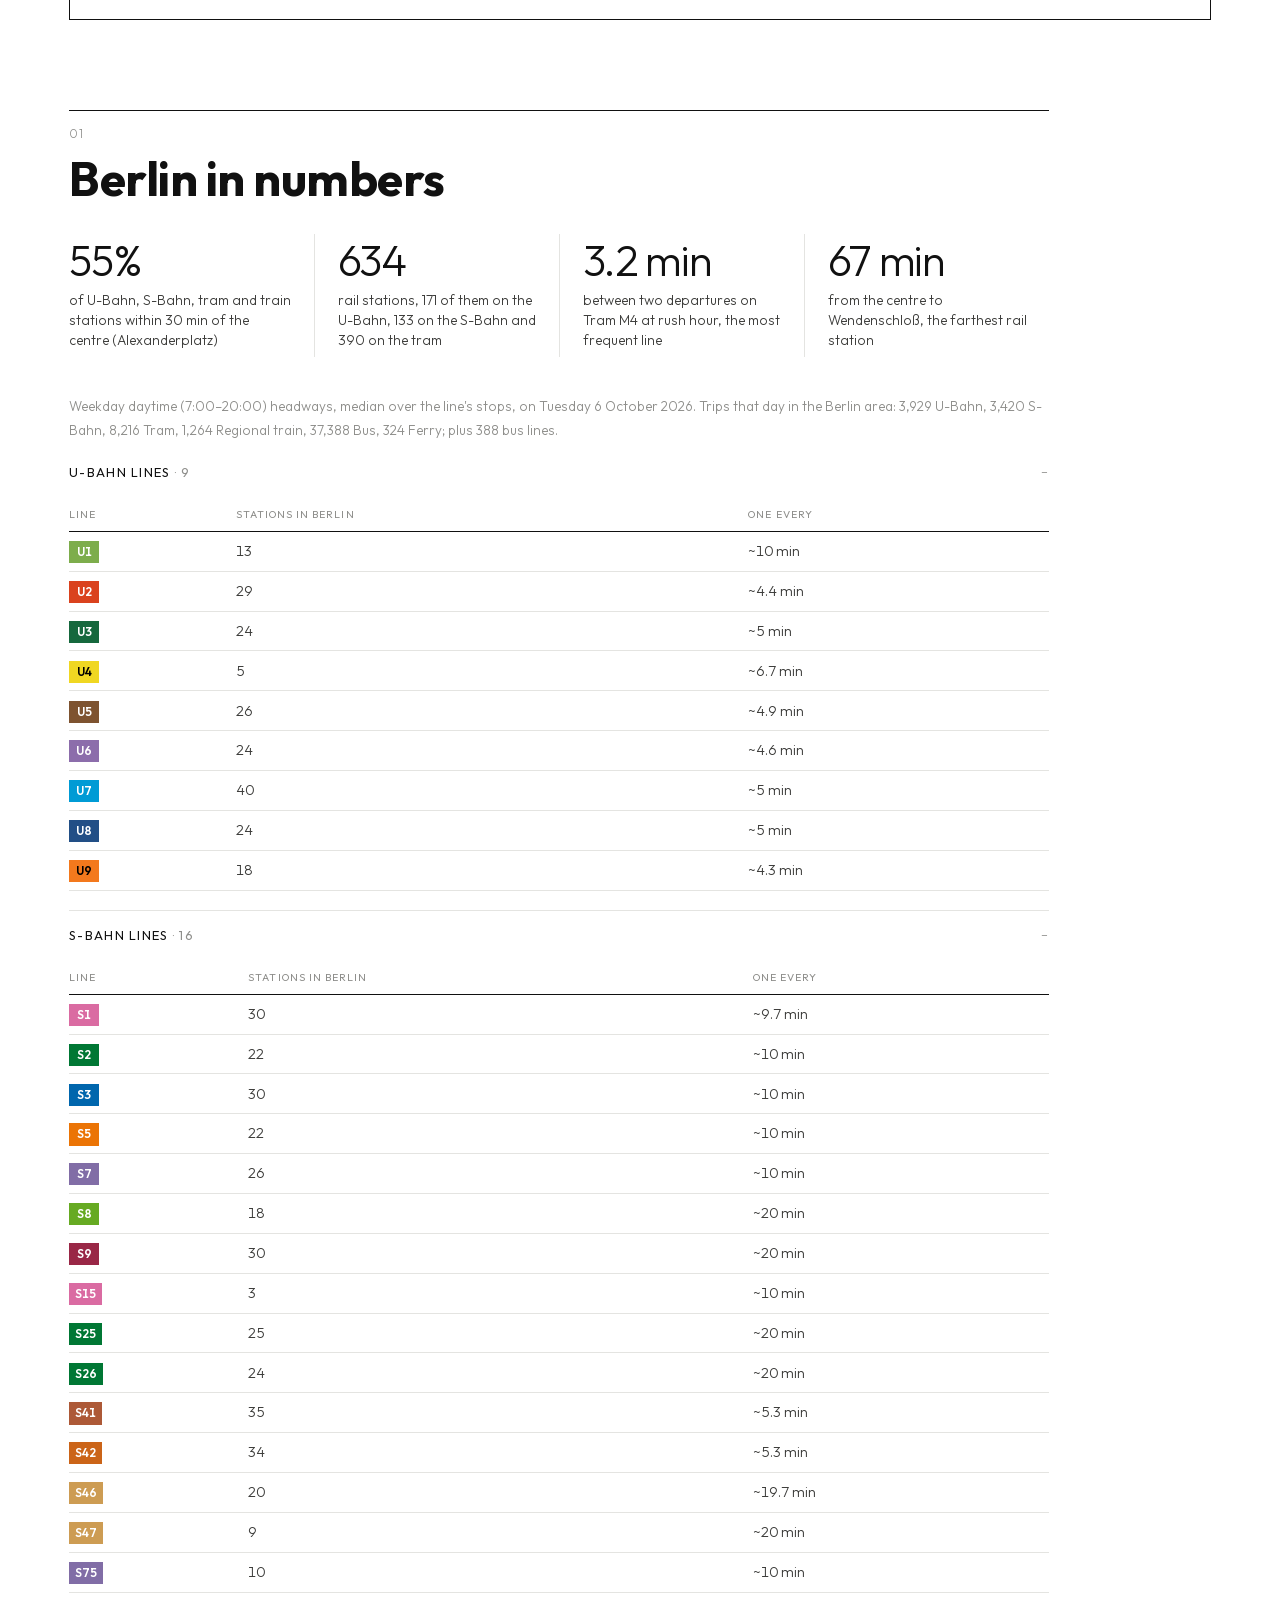
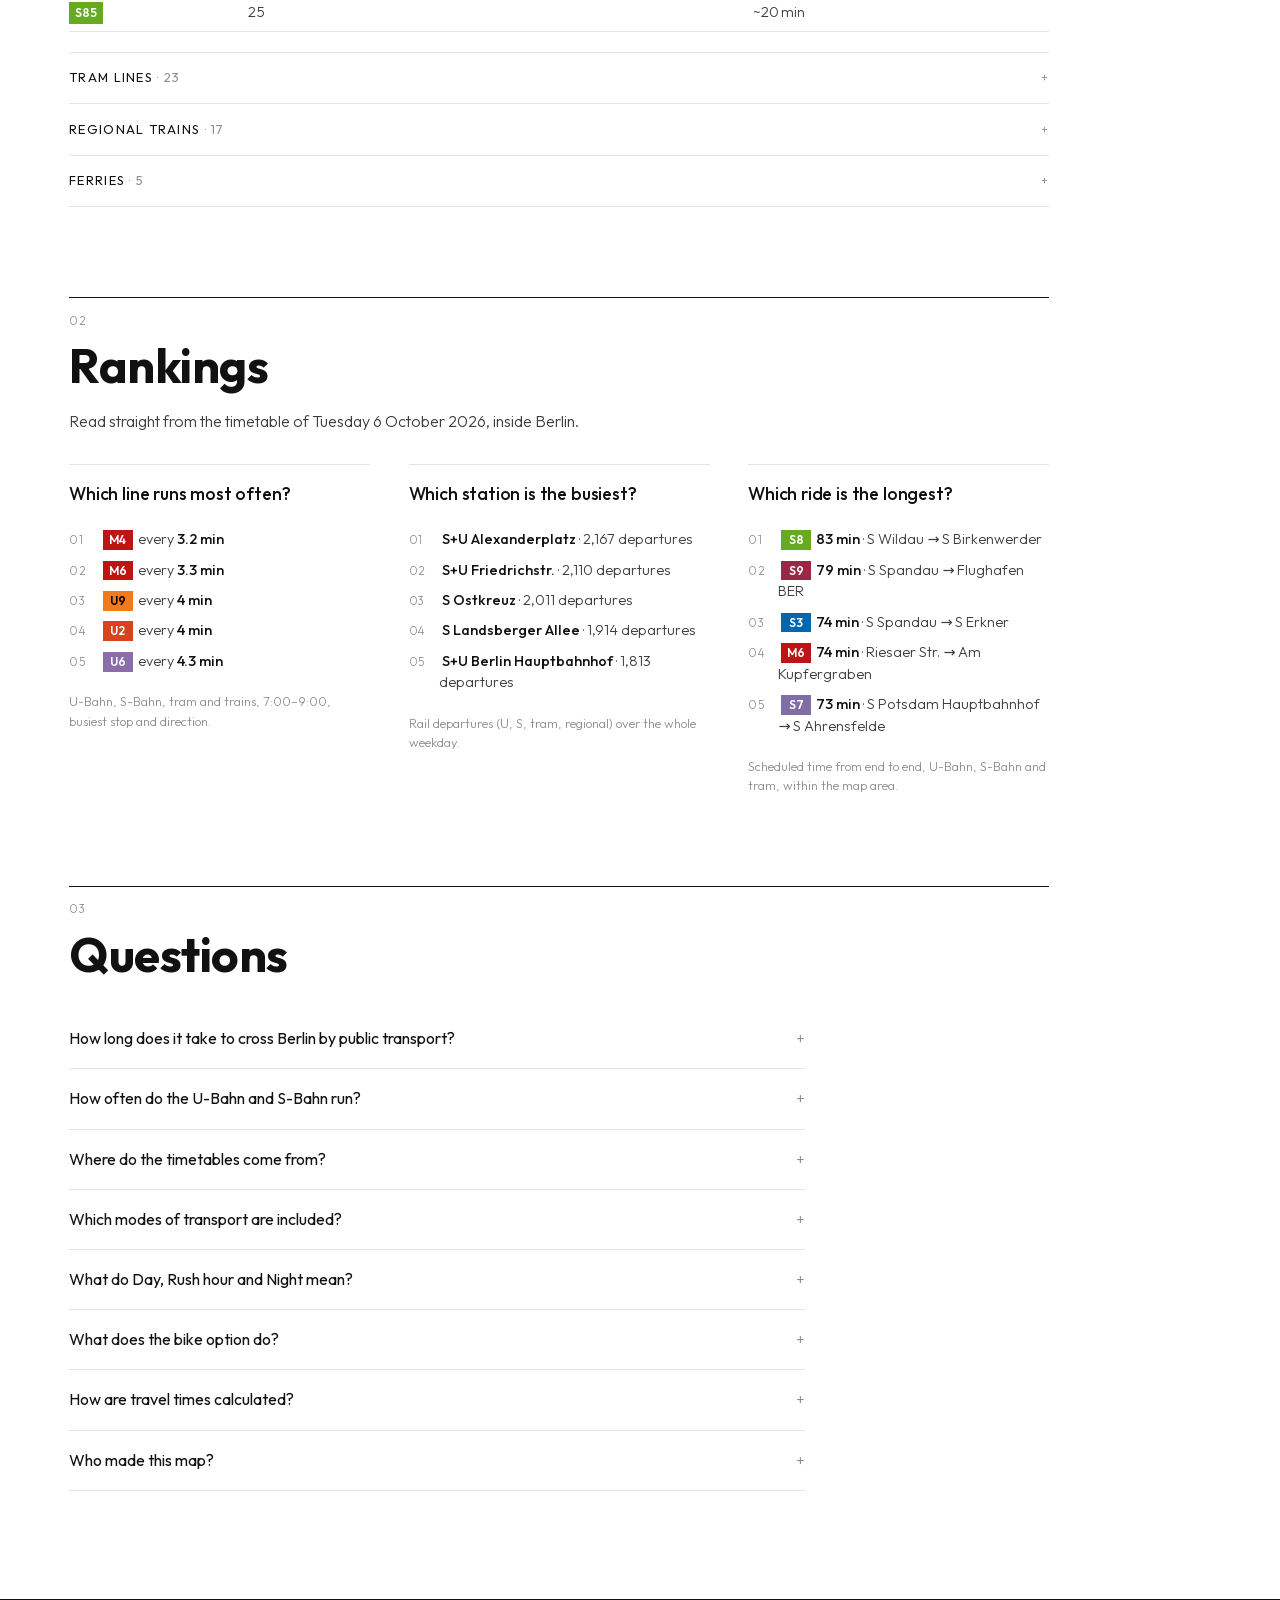
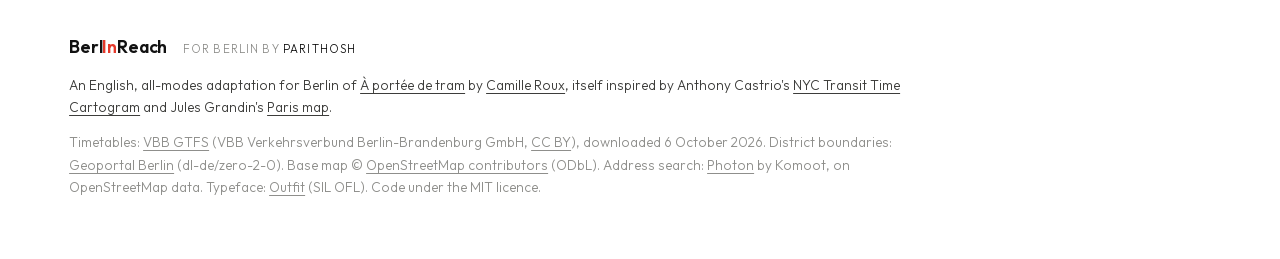
==== commit 977289e0: "Time of day (day/rush/night), walk or bike to the stops, meeting planner for up to five people" ====
--- a/site/index.html
+++ b/site/index.html
@@ -4,33 +4,35 @@
     <meta charset="utf-8" />
     <meta name="viewport" content="width=device-width, initial-scale=1" />
     <title>BerlInReach · Travel times by U-Bahn, S-Bahn, tram, train, bus and ferry</title>
-    <meta name="description" content="Travel time map of Berlin: pick a starting point and the whole city is coloured by how long it takes to get there by U-Bahn, S-Bahn, tram, regional train, bus and ferry (VBB timetable)." />
+    <meta name="description" content="Travel time map of Berlin: pick a starting point and the whole city is coloured by how long it takes to get there by U-Bahn, S-Bahn, tram, regional train, bus and ferry, by day, at rush hour or at night (VBB timetable)." />
     <meta name="theme-color" content="#ffffff" />
     <meta name="color-scheme" content="light dark" />
     <script>
-      // Theme before the first paint: the visitor's choice, else the system's (toggle in the top bar, app.js).
+      // Theme before the first paint: the visitor's choice, else the system's (toggle in the top bar, core.js).
       document.documentElement.dataset.theme =
         localStorage.getItem("theme") || (matchMedia("(prefers-color-scheme: dark)").matches ? "dark" : "light");
     </script>
     <link rel="icon" href="favicon.svg" type="image/svg+xml" />
     <link rel="preload" href="fonts/outfit-latin.woff2" as="font" type="font/woff2" crossorigin />
+    <link rel="modulepreload" href="core.js?v=dccdf651" />
     <meta property="og:type" content="website" />
     <meta property="og:locale" content="en_GB" />
     <meta property="og:site_name" content="BerlInReach" />
     <meta property="og:title" content="BerlInReach" />
-    <meta property="og:description" content="Travel time map of Berlin: pick a starting point and the whole city is coloured by how long it takes to get there by U-Bahn, S-Bahn, tram, regional train, bus and ferry (VBB timetable)." />
+    <meta property="og:description" content="Travel time map of Berlin: pick a starting point and the whole city is coloured by how long it takes to get there by U-Bahn, S-Bahn, tram, regional train, bus and ferry, by day, at rush hour or at night (VBB timetable)." />
     <meta name="twitter:card" content="summary" />
     <meta name="twitter:title" content="BerlInReach" />
-    <meta name="twitter:description" content="Travel time map of Berlin: pick a starting point and the whole city is coloured by how long it takes to get there by U-Bahn, S-Bahn, tram, regional train, bus and ferry (VBB timetable)." />
-    <script type="application/ld+json">{"@context": "https://schema.org", "@graph": [{"@type": "WebApplication", "name": "BerlInReach", "description": "Travel time map of Berlin: pick a starting point and the whole city is coloured by how long it takes to get there by U-Bahn, S-Bahn, tram, regional train, bus and ferry (VBB timetable).", "inLanguage": "en", "applicationCategory": "TravelApplication", "operatingSystem": "Web", "isAccessibleForFree": true, "spatialCoverage": {"@type": "Place", "name": "Berlin"}, "isBasedOn": ["https://tram.camilleroux.com/", "https://castrio.me/nyc/"]}, {"@type": "FAQPage", "mainEntity": [{"@type": "Question", "name": "How long does it take to cross Berlin by public transport?", "acceptedAnswer": {"@type": "Answer", "text": "From the centre (Alexanderplatz), 10% of U-Bahn, S-Bahn, tram and train stations are less than 15 minutes away and 55% less than 30 minutes, walking and waiting included. The farthest one, Wendenschloß, takes about 67 minutes."}}, {"@type": "Question", "name": "How often do the U-Bahn and S-Bahn run?", "acceptedAnswer": {"@type": "Answer", "text": "On a weekday between 7:00 and 20:00, the typical gap between two trains is U1: 10 min, U2: 4.4 min, U3: 5 min, U4: 6.7 min, U5: 4.9 min, U6: 4.6 min, U7: 5 min, U8: 5 min, U9: 4.3 min, S1: 9.7 min, S2: 10 min, S3: 10 min, S5: 10 min, S7: 10 min, S8: 20 min, S9: 20 min, S15: 10 min, S25: 20 min, S26: 20 min, S41: 5.3 min, S42: 5.3 min, S46: 19.7 min, S47: 20 min, S75: 10 min, S85: 20 min. The most frequent at rush hour is Tram M4, every 3.2 minutes."}}, {"@type": "Question", "name": "Where do the timetables come from?", "acceptedAnswer": {"@type": "Answer", "text": "From the official VBB timetable in GTFS format (VBB Verkehrsverbund Berlin-Brandenburg GmbH, CC BY), downloaded on 6 October 2026 and valid until 12 December 2026. Times are those of Tuesday 6 October 2026, between 7:00 and 20:00."}}, {"@type": "Question", "name": "Which modes of transport are included?", "acceptedAnswer": {"@type": "Answer", "text": "All of them: U-Bahn, S-Bahn, tram, regional trains (RE, RB, FEX), buses and BVG ferries. Untick a mode under the map to see the city without it — for example only the rail network, or everything but buses. Waiting at rarely served stops is capped at 15 minutes."}}, {"@type": "Question", "name": "How are travel times calculated?", "acceptedAnswer": {"@type": "Answer", "text": "For each trip: walking to the stop at 4.5 km/h, waiting half of the time between two departures, the scheduled time between stops, and 1.5 minutes of walking for each change (plus a minute or so to reach underground and main-line platforms). The Spree, the Havel, the Dahme, the big canals and the lakes can only be crossed on foot over a bridge. No real-time data or disruptions: this is the city “on paper”."}}, {"@type": "Question", "name": "Who made this map?", "acceptedAnswer": {"@type": "Answer", "text": "It adapts À portée de tram by Camille Roux (MIT licence) to Berlin, in English and with every mode of transport. The idea comes from Anthony Castrio's NYC Transit Time Cartogram, adapted to Paris by Jules Grandin (C'est encore loin ?)."}}]}]}</script>
-    <link rel="stylesheet" href="styles.css?v=8f025ae9" />
+    <meta name="twitter:description" content="Travel time map of Berlin: pick a starting point and the whole city is coloured by how long it takes to get there by U-Bahn, S-Bahn, tram, regional train, bus and ferry, by day, at rush hour or at night (VBB timetable)." />
+    <script type="application/ld+json">{"@context": "https://schema.org", "@graph": [{"@type": "WebApplication", "name": "BerlInReach", "description": "Travel time map of Berlin: pick a starting point and the whole city is coloured by how long it takes to get there by U-Bahn, S-Bahn, tram, regional train, bus and ferry, by day, at rush hour or at night (VBB timetable).", "inLanguage": "en", "applicationCategory": "TravelApplication", "operatingSystem": "Web", "isAccessibleForFree": true, "spatialCoverage": {"@type": "Place", "name": "Berlin"}, "isBasedOn": ["https://tram.camilleroux.com/", "https://castrio.me/nyc/"]}, {"@type": "FAQPage", "mainEntity": [{"@type": "Question", "name": "How long does it take to cross Berlin by public transport?", "acceptedAnswer": {"@type": "Answer", "text": "From the centre (Alexanderplatz), 10% of U-Bahn, S-Bahn, tram and train stations are less than 15 minutes away and 55% less than 30 minutes, walking and waiting included. The farthest one, Wendenschloß, takes about 67 minutes."}}, {"@type": "Question", "name": "How often do the U-Bahn and S-Bahn run?", "acceptedAnswer": {"@type": "Answer", "text": "On a weekday between 7:00 and 20:00, the typical gap between two trains is U1: 10 min, U2: 4.4 min, U3: 5 min, U4: 6.7 min, U5: 4.9 min, U6: 4.6 min, U7: 5 min, U8: 5 min, U9: 4.3 min, S1: 9.7 min, S2: 10 min, S3: 10 min, S5: 10 min, S7: 10 min, S8: 20 min, S9: 20 min, S15: 10 min, S25: 20 min, S26: 20 min, S41: 5.3 min, S42: 5.3 min, S46: 19.7 min, S47: 20 min, S75: 10 min, S85: 20 min. The most frequent at rush hour is Tram M4, every 3.2 minutes."}}, {"@type": "Question", "name": "Where do the timetables come from?", "acceptedAnswer": {"@type": "Answer", "text": "From the official VBB timetable in GTFS format (VBB Verkehrsverbund Berlin-Brandenburg GmbH, CC BY), downloaded on 6 October 2026 and valid until 12 December 2026. Times are those of Tuesday 6 October 2026, between 7:00 and 20:00."}}, {"@type": "Question", "name": "Which modes of transport are included?", "acceptedAnswer": {"@type": "Answer", "text": "All of them: U-Bahn, S-Bahn, tram, regional trains (RE, RB, FEX), buses and BVG ferries. Untick a mode under the map to see the city without it — for example only the rail network, or everything but buses."}}, {"@type": "Question", "name": "What do Day, Rush hour and Night mean?", "acceptedAnswer": {"@type": "Answer", "text": "Three slices of the same weekday timetable (Tuesday 6 October 2026): Day is 7:00–20:00, Rush hour 7:00–9:00, and Night 1:30–3:30 the following morning, when the U-Bahn and most of the S-Bahn have stopped and night buses and night trams take over. Waits are capped at 15 minutes by day and 30 minutes at night."}}, {"@type": "Question", "name": "What does the bike option do?", "acceptedAnswer": {"@type": "Answer", "text": "It replaces the walk to the first stop and from the last one (or the whole trip, when that is quicker) with a bike ride at 15 km/h, plus 2 minutes to unlock and park. Stations up to 6 km away are then worth reaching. Changes between lines are still on foot, and taking the bike along is assumed to be allowed."}}, {"@type": "Question", "name": "How are travel times calculated?", "acceptedAnswer": {"@type": "Answer", "text": "For each trip: walking to the stop at 4.5 km/h, waiting half of the time between two departures, the scheduled time between stops, and 1.5 minutes of walking for each change (plus a minute or so to reach underground and main-line platforms). The Spree, the Havel, the Dahme, the big canals and the lakes can only be crossed over a bridge. No real-time data or disruptions: this is the city “on paper”."}}, {"@type": "Question", "name": "Who made this map?", "acceptedAnswer": {"@type": "Answer", "text": "It adapts À portée de tram by Camille Roux (MIT licence) to Berlin, in English and with every mode of transport. The idea comes from Anthony Castrio's NYC Transit Time Cartogram, adapted to Paris by Jules Grandin (C'est encore loin ?)."}}]}]}</script>
+    <link rel="stylesheet" href="styles.css?v=23a5a2d5" />
   </head>
   <body>
-    <script id="city-config" type="application/json">{"slug": "berlin", "name": "Berlin", "dataVersion": "a569e556", "defaultFrom": {"lat": 52.52165, "lon": 13.41117, "label": "Alexanderplatz"}, "searchBbox": [52.33, 13.08, 52.68, 13.77]}</script>
+    <script id="city-config" type="application/json">{"slug": "berlin", "name": "Berlin", "dataVersion": "4196ebc7", "defaultFrom": {"lat": 52.52165, "lon": 13.41117, "label": "Alexanderplatz"}, "searchBbox": [52.33, 13.08, 52.68, 13.77]}</script>
     <header class="bar">
       <a class="bar-brand" href="./" aria-label="BerlInReach">Berl<span class="in">In</span>Reach</a>
       <nav class="bar-right" aria-label="Main navigation">
         <a href="#map">Map</a>
+        <a href="meet.html">Meet</a>
         <a href="#numbers">Numbers</a>
         <a href="#rankings">Rankings</a>
         <a href="#about">About</a>
@@ -53,7 +55,7 @@
       <div class="intro">
         <p class="lede">
           The city redrawn by how long it takes to get there. Pick a starting point and every corner of Berlin is
-          coloured by its travel time, computed from the official VBB timetable.
+          coloured by its travel time, by day, at rush hour or at night, computed from the official VBB timetable.
         </p>
         <form id="searchForm" class="search" role="search" autocomplete="off">
           <label class="visually-hidden" for="searchInput">Starting address</label>
@@ -61,6 +63,7 @@
           <button type="submit" class="button primary">Start here</button>
           <ul id="searchResults" class="search-results" hidden></ul>
         </form>
+        <p class="cross-link"><a href="meet.html">Meeting up? Find the fairest spot for up to five people →</a></p>
       </div>
 
       <ol class="steps" aria-label="How to use">
@@ -105,12 +108,24 @@
           </div>
 
           <div class="legend" aria-hidden="true">
+            <p id="legendTitle" class="legend-title">Travel time</p>
             <div id="legendBar" class="legend-bar"></div>
             <div class="legend-labels"><span>0</span><span id="legendMid"></span><span id="legendMax"></span></div>
           </div>
         </div>
 
         <div class="controls">
+          <div id="periodToggle" class="control-group segmented-control" role="group" aria-label="Time of day">
+            <span class="control-label">Time</span>
+            <button type="button" data-period="day" aria-pressed="true" title="Weekday, 7:00–20:00">Day</button>
+            <button type="button" data-period="rush" aria-pressed="false" title="Weekday, 7:00–9:00">Rush hour</button>
+            <button type="button" data-period="night" aria-pressed="false" title="Weekday night, 1:30–3:30">Night</button>
+          </div>
+          <div id="travelToggle" class="control-group segmented-control" role="group" aria-label="Getting to and from the stops">
+            <span class="control-label">To the stops</span>
+            <button type="button" data-travel="walk" aria-pressed="true">Walk</button>
+            <button type="button" data-travel="bike" aria-pressed="false" title="15 km/h, plus 2 min to unlock and park">Bike</button>
+          </div>
           <div id="modeToggles" class="control-group">
             <span class="control-label">Modes</span>
             <label class="pill-toggle"><input type="checkbox" value="ubahn" checked /><span class="mode-dot" style="background:#115D91"></span> U-Bahn</label>
@@ -141,6 +156,7 @@
         </div>
         <p id="reach" class="reach"></p>
       </section>
+
 
       <section id="numbers" class="section" aria-labelledby="stats-title">
         <p class="eyebrow">01</p>
@@ -311,10 +327,13 @@
         <details class="faq"><summary>How long does it take to cross Berlin by public transport?</summary><p>From the centre (Alexanderplatz), 10% of U-Bahn, S-Bahn, tram and train stations are less than 15 minutes away and 55% less than 30 minutes, walking and waiting included. The farthest one, Wendenschloß, takes about 67 minutes.</p></details>
         <details class="faq"><summary>How often do the U-Bahn and S-Bahn run?</summary><p>On a weekday between 7:00 and 20:00, the typical gap between two trains is U1: 10 min, U2: 4.4 min, U3: 5 min, U4: 6.7 min, U5: 4.9 min, U6: 4.6 min, U7: 5 min, U8: 5 min, U9: 4.3 min, S1: 9.7 min, S2: 10 min, S3: 10 min, S5: 10 min, S7: 10 min, S8: 20 min, S9: 20 min, S15: 10 min, S25: 20 min, S26: 20 min, S41: 5.3 min, S42: 5.3 min, S46: 19.7 min, S47: 20 min, S75: 10 min, S85: 20 min. The most frequent at rush hour is Tram M4, every 3.2 minutes.</p></details>
         <details class="faq"><summary>Where do the timetables come from?</summary><p>From the official VBB timetable in GTFS format (VBB Verkehrsverbund Berlin-Brandenburg GmbH, CC BY), downloaded on 6 October 2026 and valid until 12 December 2026. Times are those of Tuesday 6 October 2026, between 7:00 and 20:00.</p></details>
-        <details class="faq"><summary>Which modes of transport are included?</summary><p>All of them: U-Bahn, S-Bahn, tram, regional trains (RE, RB, FEX), buses and BVG ferries. Untick a mode under the map to see the city without it — for example only the rail network, or everything but buses. Waiting at rarely served stops is capped at 15 minutes.</p></details>
-        <details class="faq"><summary>How are travel times calculated?</summary><p>For each trip: walking to the stop at 4.5 km/h, waiting half of the time between two departures, the scheduled time between stops, and 1.5 minutes of walking for each change (plus a minute or so to reach underground and main-line platforms). The Spree, the Havel, the Dahme, the big canals and the lakes can only be crossed on foot over a bridge. No real-time data or disruptions: this is the city “on paper”.</p></details>
+        <details class="faq"><summary>Which modes of transport are included?</summary><p>All of them: U-Bahn, S-Bahn, tram, regional trains (RE, RB, FEX), buses and BVG ferries. Untick a mode under the map to see the city without it — for example only the rail network, or everything but buses.</p></details>
+        <details class="faq"><summary>What do Day, Rush hour and Night mean?</summary><p>Three slices of the same weekday timetable (Tuesday 6 October 2026): Day is 7:00–20:00, Rush hour 7:00–9:00, and Night 1:30–3:30 the following morning, when the U-Bahn and most of the S-Bahn have stopped and night buses and night trams take over. Waits are capped at 15 minutes by day and 30 minutes at night.</p></details>
+        <details class="faq"><summary>What does the bike option do?</summary><p>It replaces the walk to the first stop and from the last one (or the whole trip, when that is quicker) with a bike ride at 15 km/h, plus 2 minutes to unlock and park. Stations up to 6 km away are then worth reaching. Changes between lines are still on foot, and taking the bike along is assumed to be allowed.</p></details>
+        <details class="faq"><summary>How are travel times calculated?</summary><p>For each trip: walking to the stop at 4.5 km/h, waiting half of the time between two departures, the scheduled time between stops, and 1.5 minutes of walking for each change (plus a minute or so to reach underground and main-line platforms). The Spree, the Havel, the Dahme, the big canals and the lakes can only be crossed over a bridge. No real-time data or disruptions: this is the city “on paper”.</p></details>
         <details class="faq"><summary>Who made this map?</summary><p>It adapts <a href="https://tram.camilleroux.com/">À portée de tram</a> by <a href="https://www.camilleroux.com/">Camille Roux</a> (MIT licence) to Berlin, in English and with every mode of transport. The idea comes from Anthony Castrio's <a href="https://castrio.me/nyc/">NYC Transit Time Cartogram</a>, adapted to Paris by Jules Grandin (<a href="https://julesgrandin.github.io/paris-temps-transport/">C'est encore loin ?</a>).</p></details>
       </section>
+
     </main>
 
     <footer class="site-footer">
@@ -337,6 +356,6 @@
     </footer>
 
     <div id="toast" class="toast" role="status" hidden></div>
-    <script type="module" src="app.js?v=f9b57799"></script>
+    <script type="module" src="app.js?v=e6eacacc"></script>
   </body>
 </html>
--- a/site/styles.css
+++ b/site/styles.css
@@ -651,9 +651,10 @@
   margin-top: -1px;
 }
 
+/* Bottom right: the route and people panels can run down the whole left side. */
 .legend {
   position: absolute;
-  left: 14px;
+  right: 14px;
   bottom: 14px;
   width: 220px;
   padding: 10px 12px 6px;
@@ -1090,6 +1091,185 @@
   font-weight: 400;
 }
 
+/* --- Time of day, travel, cross links ------------------------------------------- */
+
+/* Joined square buttons (Day | Rush hour | Night, Walk | Bike): the pressed one is filled. */
+.segmented-control button {
+  padding: 5px 11px;
+  border: 1px solid var(--line);
+  background: transparent;
+  color: var(--muted);
+  font-size: 0.85rem;
+  cursor: pointer;
+  transition: border-color 0.15s, color 0.15s, background 0.15s;
+}
+
+.segmented-control button + button {
+  margin-left: -7px; /* collapse the 6px group gap and the shared border */
+}
+
+.segmented-control button[aria-pressed="true"] {
+  position: relative;
+  border-color: var(--ink);
+  background: var(--ink);
+  color: var(--bg);
+}
+
+.segmented-control[aria-busy="true"] {
+  opacity: 0.5;
+  pointer-events: none;
+}
+
+.legend-title {
+  margin: 0 0 6px;
+  color: var(--muted);
+  font-size: 0.62rem;
+  font-weight: 400;
+  letter-spacing: 0.1em;
+  text-transform: uppercase;
+}
+
+.cross-link {
+  margin: 1.2rem 0 0;
+  font-size: 0.9rem;
+}
+
+.cross-link a {
+  text-decoration-color: var(--muted);
+}
+
+/* --- Meeting planner ---------------------------------------------------------- */
+
+.hero-small {
+  padding-bottom: 1.1rem;
+}
+
+.hero-small .tagline {
+  margin: 0 0 0.6rem;
+}
+
+.page-title {
+  margin: 0;
+  font-size: clamp(2.6rem, 7vw, 5rem);
+  font-weight: 700;
+  letter-spacing: -0.03em;
+  line-height: 0.95;
+}
+
+.meet-panel {
+  width: 320px;
+}
+
+.people-list,
+.spot-list {
+  margin: 6px 0 0;
+  padding: 0;
+  list-style: none;
+}
+
+.people-list li {
+  display: flex;
+  align-items: center;
+  gap: 8px;
+  padding: 5px 0;
+  border-bottom: 1px solid var(--line);
+  font-size: 0.86rem;
+}
+
+.person-label {
+  flex: 1;
+  min-width: 0;
+  overflow: hidden;
+  text-overflow: ellipsis;
+  white-space: nowrap;
+}
+
+.person-dot {
+  display: inline-flex;
+  flex: none;
+  align-items: center;
+  justify-content: center;
+  width: 18px;
+  height: 18px;
+  border-radius: 50%;
+  font-size: 0.66rem;
+  font-weight: 600;
+}
+
+.spots-block {
+  margin-top: 12px;
+  padding-top: 10px;
+  border-top: 1px solid var(--line);
+}
+
+.spot {
+  display: block;
+  width: 100%;
+  margin-top: 4px;
+  padding: 7px 8px;
+  border: 1px solid transparent;
+  background: none;
+  text-align: left;
+  cursor: pointer;
+}
+
+.spot:hover {
+  border-color: var(--line);
+}
+
+.spot[aria-pressed="true"] {
+  border-color: var(--ink);
+}
+
+.spot-head {
+  display: flex;
+  align-items: baseline;
+  gap: 6px;
+  font-size: 0.88rem;
+}
+
+.spot-head strong {
+  flex: 1;
+  min-width: 0;
+  font-weight: 500;
+}
+
+.spot-figure {
+  color: var(--ink);
+  font-variant-numeric: tabular-nums;
+  white-space: nowrap;
+}
+
+.spot .rank {
+  width: auto;
+}
+
+.time-chips {
+  display: flex;
+  flex-wrap: wrap;
+  gap: 4px 10px;
+  margin-top: 5px;
+  color: var(--ink-soft);
+  font-size: 0.78rem;
+  font-variant-numeric: tabular-nums;
+}
+
+.time-chip {
+  display: inline-flex;
+  align-items: center;
+  gap: 4px;
+}
+
+.time-chip .person-dot {
+  width: 15px;
+  height: 15px;
+  font-size: 0.58rem;
+}
+
+.map-tooltip .time-chips {
+  margin-top: 6px;
+}
+
 /* --- Small screens ------------------------------------------------------------- */
 
 @media (max-width: 860px) {
@@ -1165,6 +1345,7 @@
   .legend {
     top: 10px;
     bottom: auto;
+    right: auto;
     left: 10px;
     width: 160px;
   }
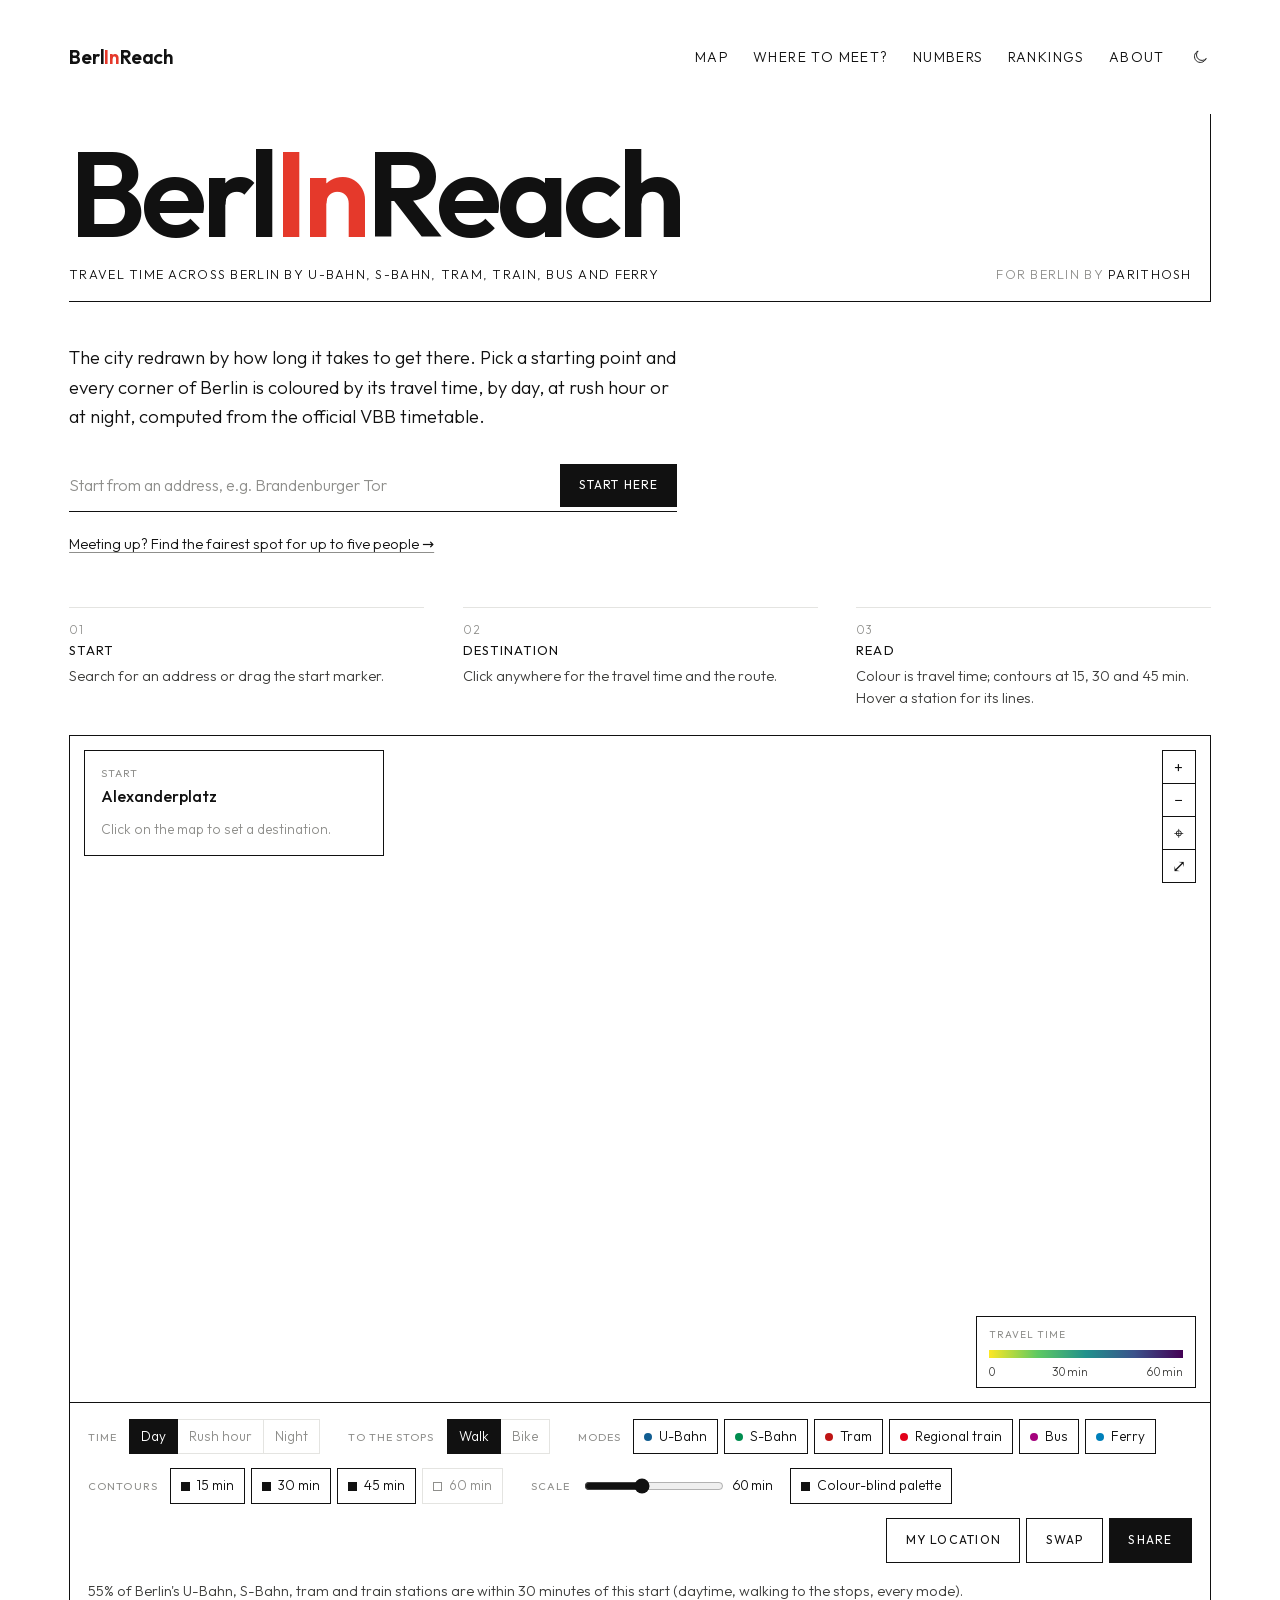
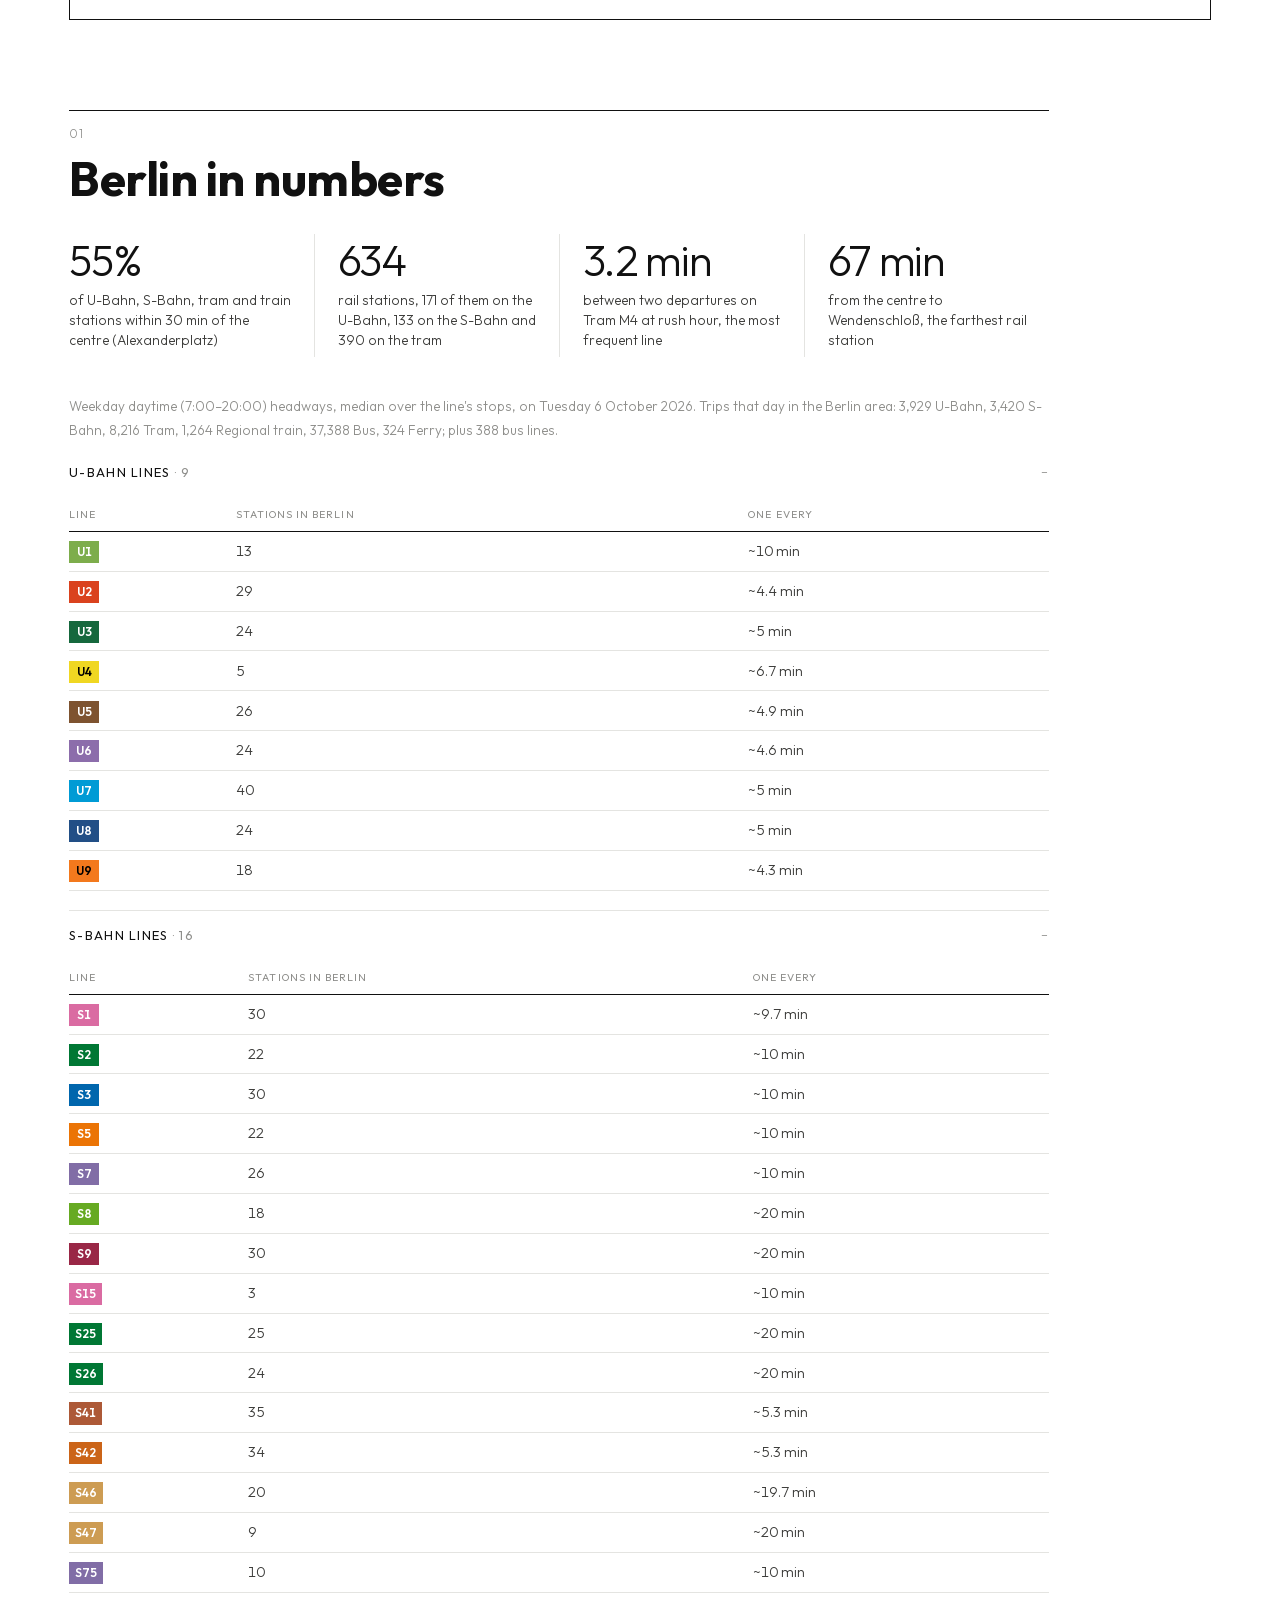
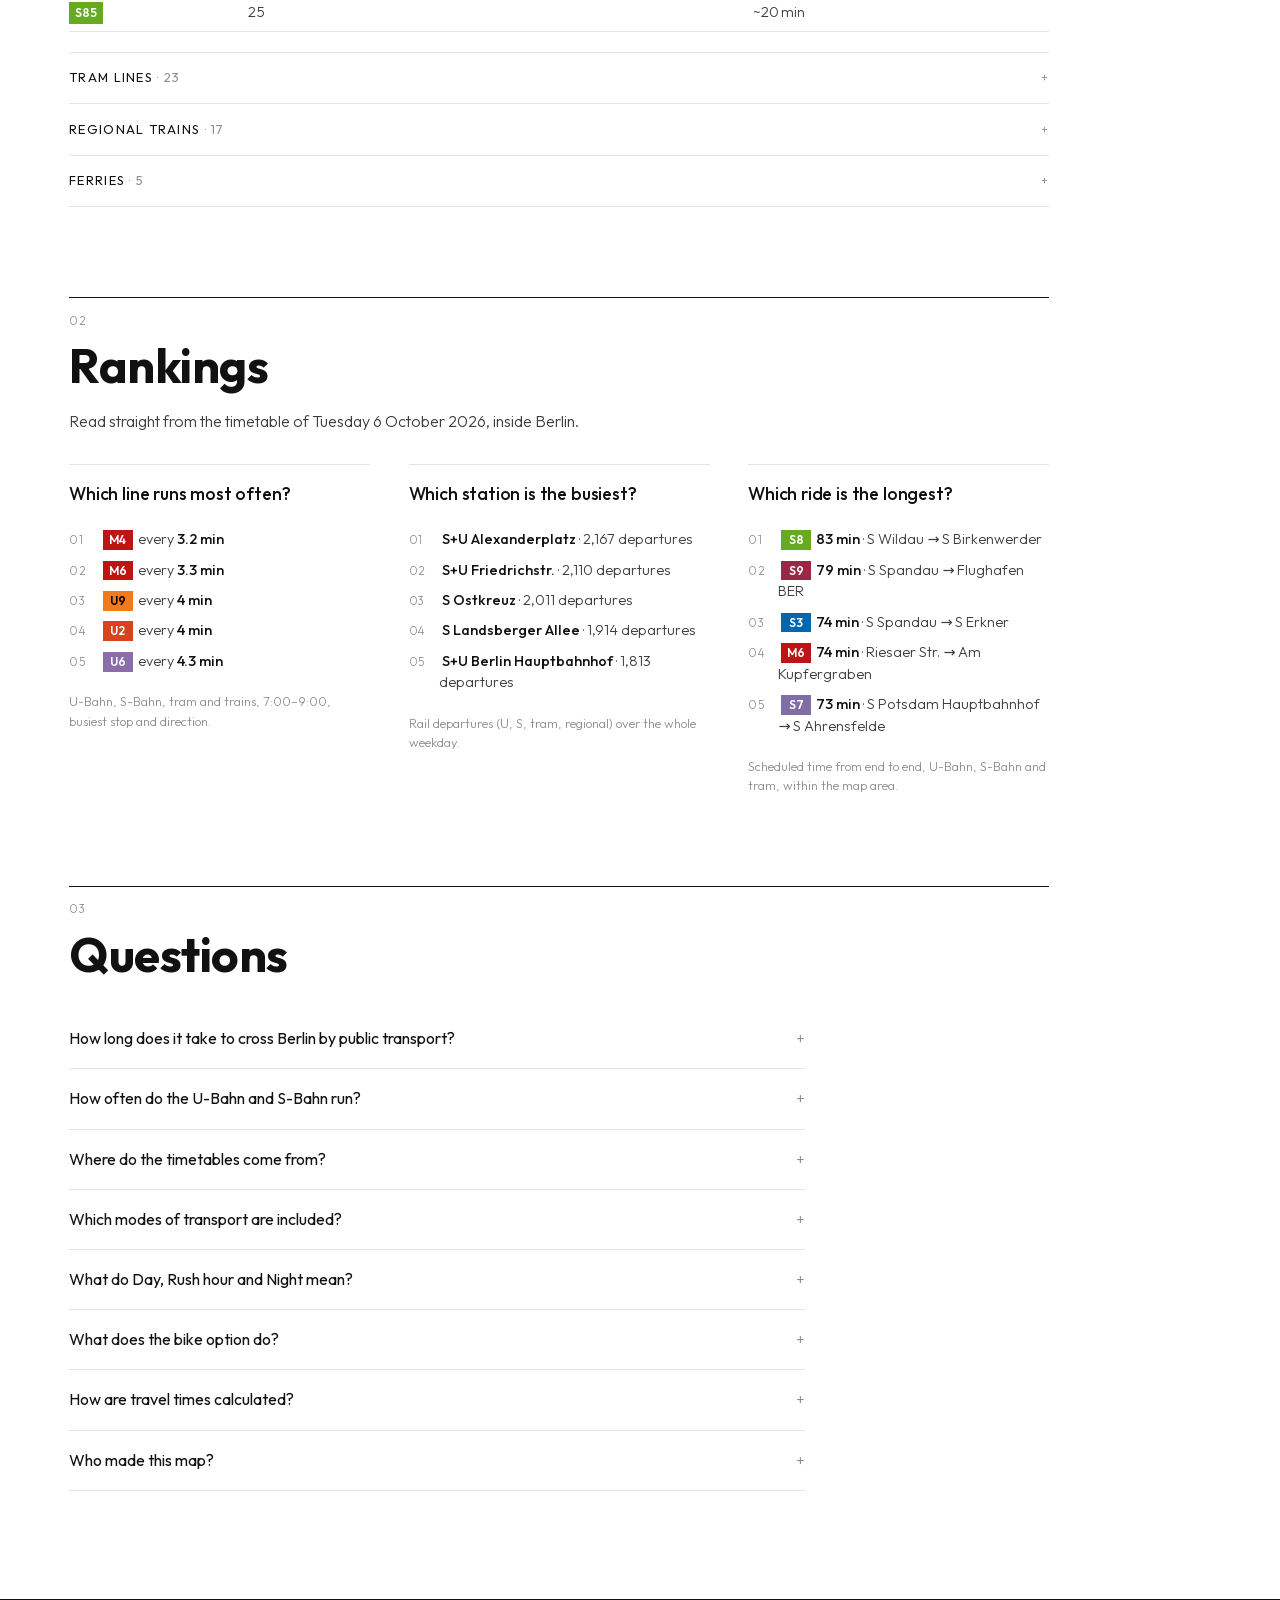
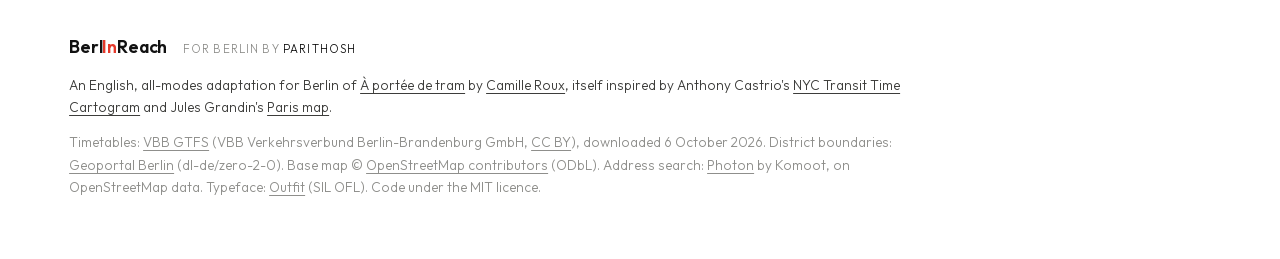
==== commit 53fda93a: "Same top bar on both pages; rename meeting planner to Where to meet?" ====
--- a/site/index.html
+++ b/site/index.html
@@ -24,7 +24,7 @@
     <meta name="twitter:title" content="BerlInReach" />
     <meta name="twitter:description" content="Travel time map of Berlin: pick a starting point and the whole city is coloured by how long it takes to get there by U-Bahn, S-Bahn, tram, regional train, bus and ferry, by day, at rush hour or at night (VBB timetable)." />
     <script type="application/ld+json">{"@context": "https://schema.org", "@graph": [{"@type": "WebApplication", "name": "BerlInReach", "description": "Travel time map of Berlin: pick a starting point and the whole city is coloured by how long it takes to get there by U-Bahn, S-Bahn, tram, regional train, bus and ferry, by day, at rush hour or at night (VBB timetable).", "inLanguage": "en", "applicationCategory": "TravelApplication", "operatingSystem": "Web", "isAccessibleForFree": true, "spatialCoverage": {"@type": "Place", "name": "Berlin"}, "isBasedOn": ["https://tram.camilleroux.com/", "https://castrio.me/nyc/"]}, {"@type": "FAQPage", "mainEntity": [{"@type": "Question", "name": "How long does it take to cross Berlin by public transport?", "acceptedAnswer": {"@type": "Answer", "text": "From the centre (Alexanderplatz), 10% of U-Bahn, S-Bahn, tram and train stations are less than 15 minutes away and 55% less than 30 minutes, walking and waiting included. The farthest one, Wendenschloß, takes about 67 minutes."}}, {"@type": "Question", "name": "How often do the U-Bahn and S-Bahn run?", "acceptedAnswer": {"@type": "Answer", "text": "On a weekday between 7:00 and 20:00, the typical gap between two trains is U1: 10 min, U2: 4.4 min, U3: 5 min, U4: 6.7 min, U5: 4.9 min, U6: 4.6 min, U7: 5 min, U8: 5 min, U9: 4.3 min, S1: 9.7 min, S2: 10 min, S3: 10 min, S5: 10 min, S7: 10 min, S8: 20 min, S9: 20 min, S15: 10 min, S25: 20 min, S26: 20 min, S41: 5.3 min, S42: 5.3 min, S46: 19.7 min, S47: 20 min, S75: 10 min, S85: 20 min. The most frequent at rush hour is Tram M4, every 3.2 minutes."}}, {"@type": "Question", "name": "Where do the timetables come from?", "acceptedAnswer": {"@type": "Answer", "text": "From the official VBB timetable in GTFS format (VBB Verkehrsverbund Berlin-Brandenburg GmbH, CC BY), downloaded on 6 October 2026 and valid until 12 December 2026. Times are those of Tuesday 6 October 2026, between 7:00 and 20:00."}}, {"@type": "Question", "name": "Which modes of transport are included?", "acceptedAnswer": {"@type": "Answer", "text": "All of them: U-Bahn, S-Bahn, tram, regional trains (RE, RB, FEX), buses and BVG ferries. Untick a mode under the map to see the city without it — for example only the rail network, or everything but buses."}}, {"@type": "Question", "name": "What do Day, Rush hour and Night mean?", "acceptedAnswer": {"@type": "Answer", "text": "Three slices of the same weekday timetable (Tuesday 6 October 2026): Day is 7:00–20:00, Rush hour 7:00–9:00, and Night 1:30–3:30 the following morning, when the U-Bahn and most of the S-Bahn have stopped and night buses and night trams take over. Waits are capped at 15 minutes by day and 30 minutes at night."}}, {"@type": "Question", "name": "What does the bike option do?", "acceptedAnswer": {"@type": "Answer", "text": "It replaces the walk to the first stop and from the last one (or the whole trip, when that is quicker) with a bike ride at 15 km/h, plus 2 minutes to unlock and park. Stations up to 6 km away are then worth reaching. Changes between lines are still on foot, and taking the bike along is assumed to be allowed."}}, {"@type": "Question", "name": "How are travel times calculated?", "acceptedAnswer": {"@type": "Answer", "text": "For each trip: walking to the stop at 4.5 km/h, waiting half of the time between two departures, the scheduled time between stops, and 1.5 minutes of walking for each change (plus a minute or so to reach underground and main-line platforms). The Spree, the Havel, the Dahme, the big canals and the lakes can only be crossed over a bridge. No real-time data or disruptions: this is the city “on paper”."}}, {"@type": "Question", "name": "Who made this map?", "acceptedAnswer": {"@type": "Answer", "text": "It adapts À portée de tram by Camille Roux (MIT licence) to Berlin, in English and with every mode of transport. The idea comes from Anthony Castrio's NYC Transit Time Cartogram, adapted to Paris by Jules Grandin (C'est encore loin ?)."}}]}]}</script>
-    <link rel="stylesheet" href="styles.css?v=23a5a2d5" />
+    <link rel="stylesheet" href="styles.css?v=d682ea22" />
   </head>
   <body>
     <script id="city-config" type="application/json">{"slug": "berlin", "name": "Berlin", "dataVersion": "4196ebc7", "defaultFrom": {"lat": 52.52165, "lon": 13.41117, "label": "Alexanderplatz"}, "searchBbox": [52.33, 13.08, 52.68, 13.77]}</script>
@@ -32,7 +32,7 @@
       <a class="bar-brand" href="./" aria-label="BerlInReach">Berl<span class="in">In</span>Reach</a>
       <nav class="bar-right" aria-label="Main navigation">
         <a href="#map">Map</a>
-        <a href="meet.html">Meet</a>
+        <a href="meet.html">Where to meet?</a>
         <a href="#numbers">Numbers</a>
         <a href="#rankings">Rankings</a>
         <a href="#about">About</a>
--- a/site/styles.css
+++ b/site/styles.css
@@ -1361,8 +1361,8 @@
 }
 
 @media (max-width: 460px) {
-  .bar-right a[href="#numbers"],
-  .bar-right a[href="#about"] {
+  .bar-right a[href$="#numbers"],
+  .bar-right a[href$="#about"] {
     display: none;
   }
 }
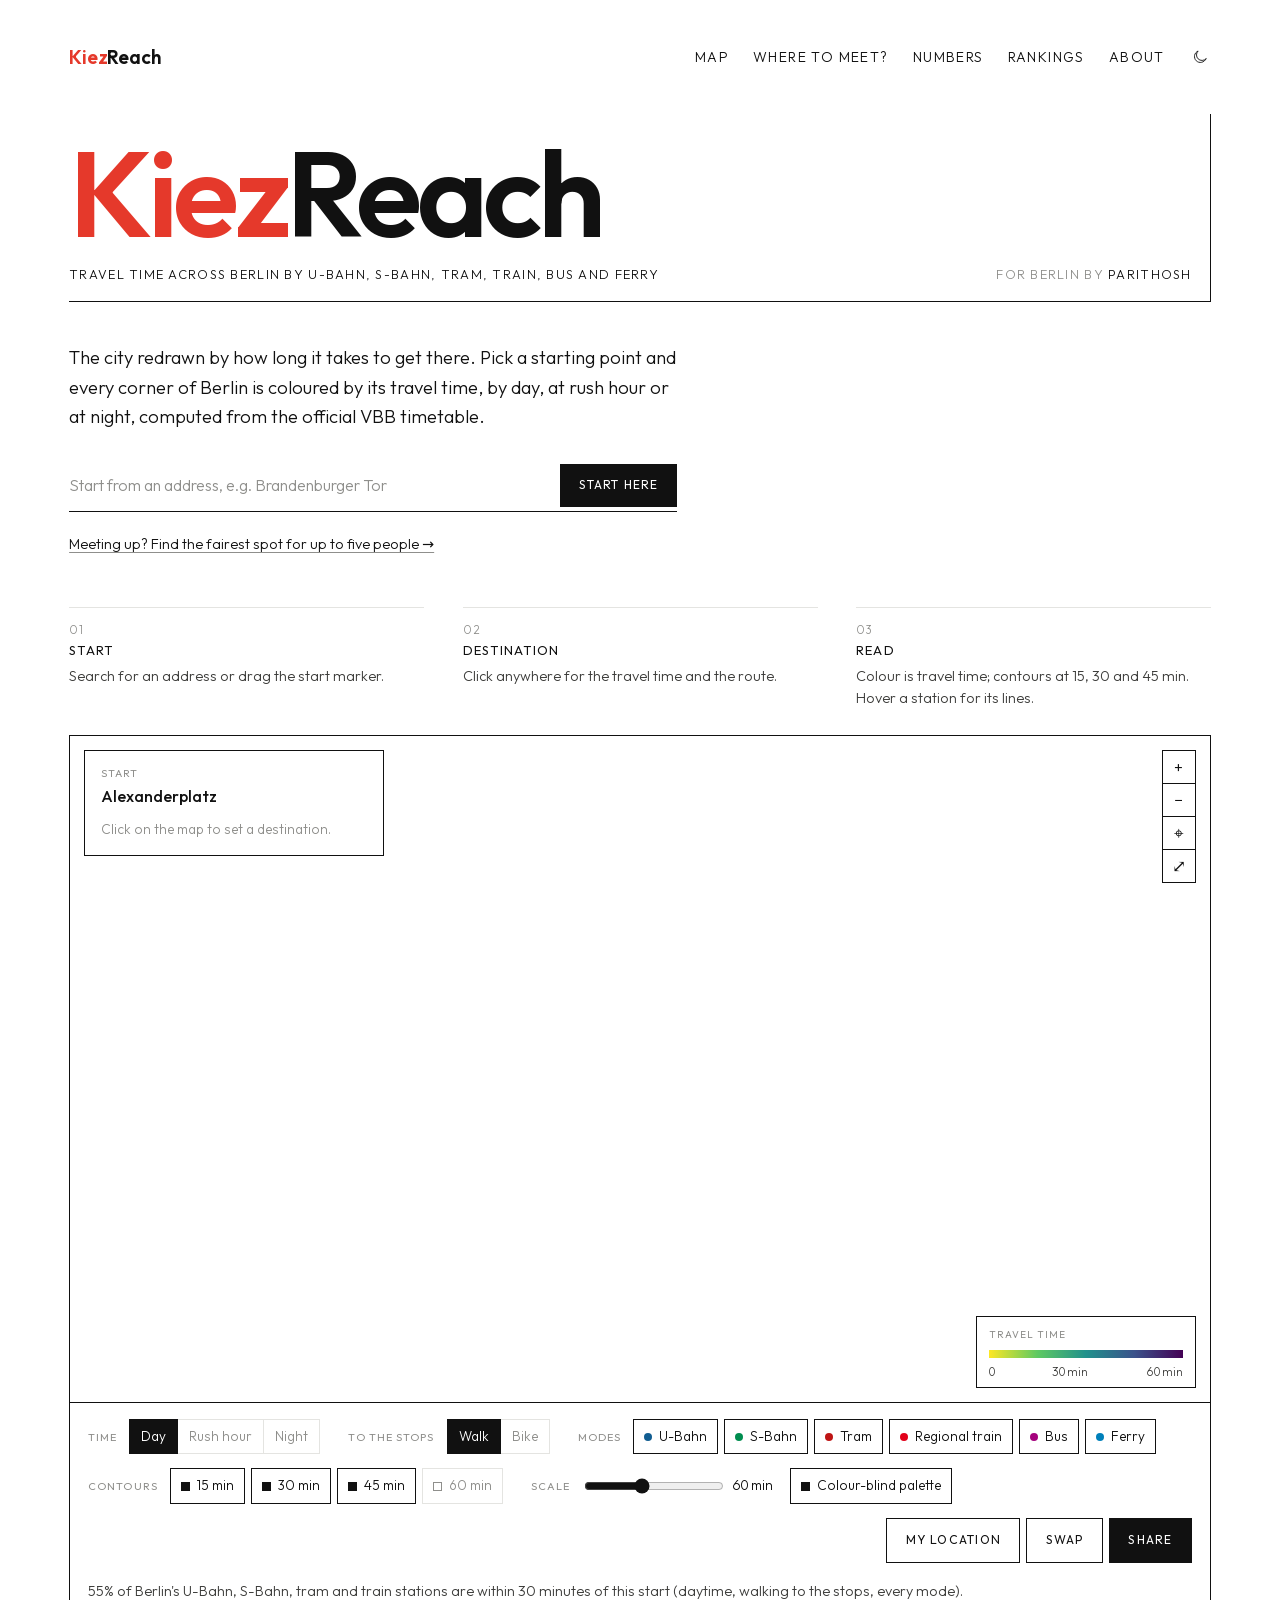
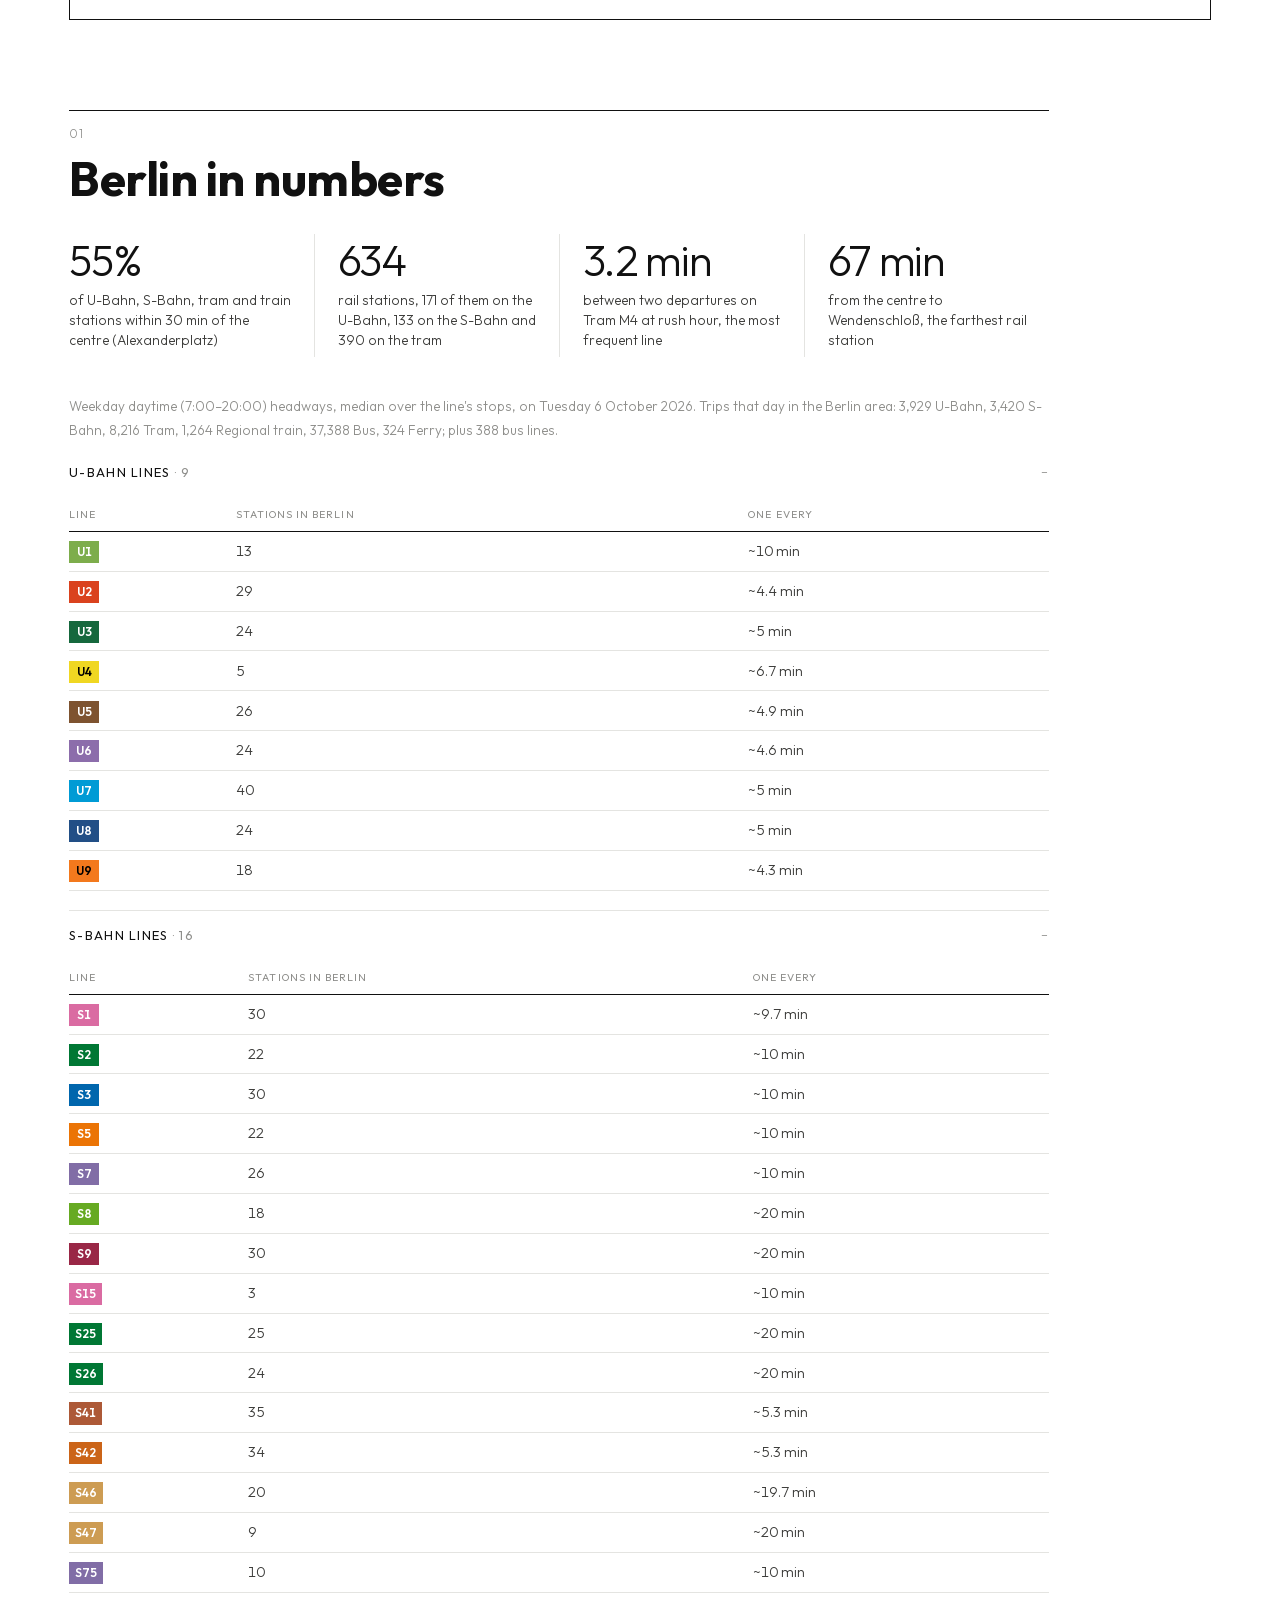
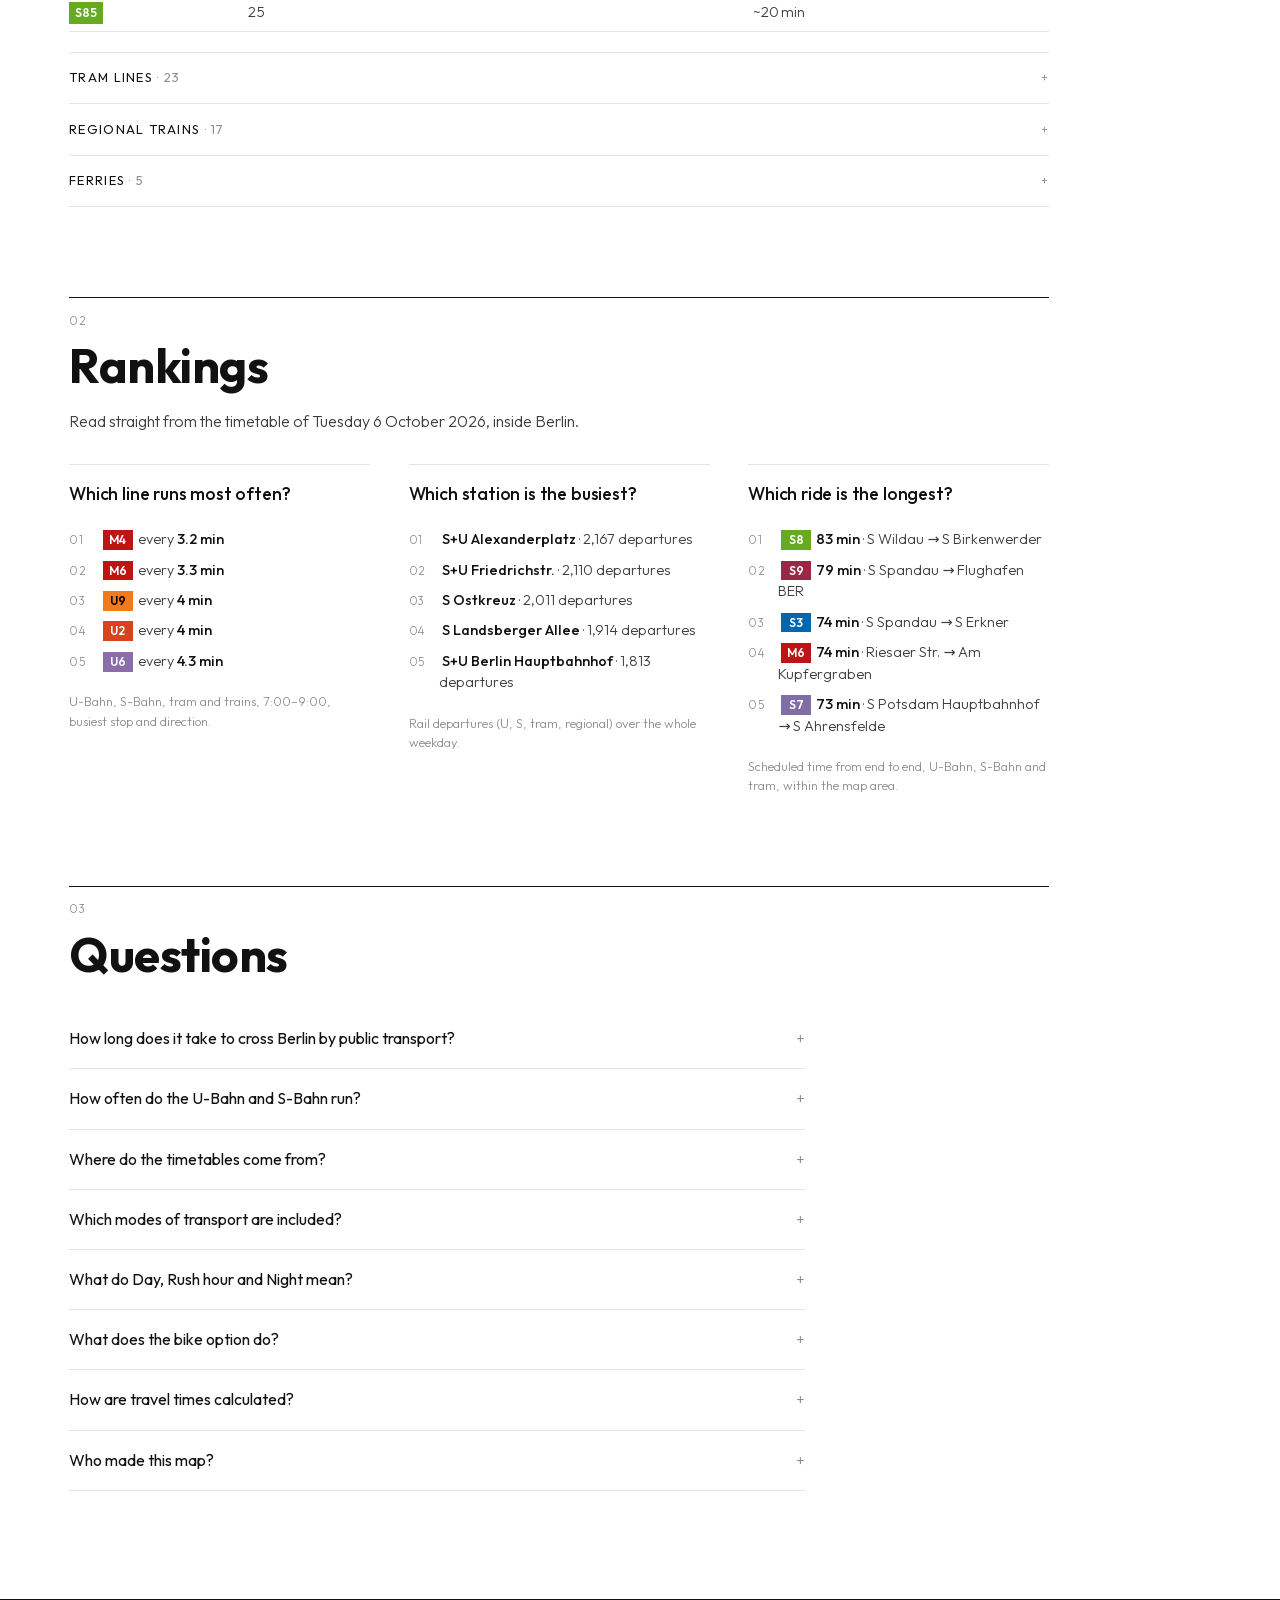
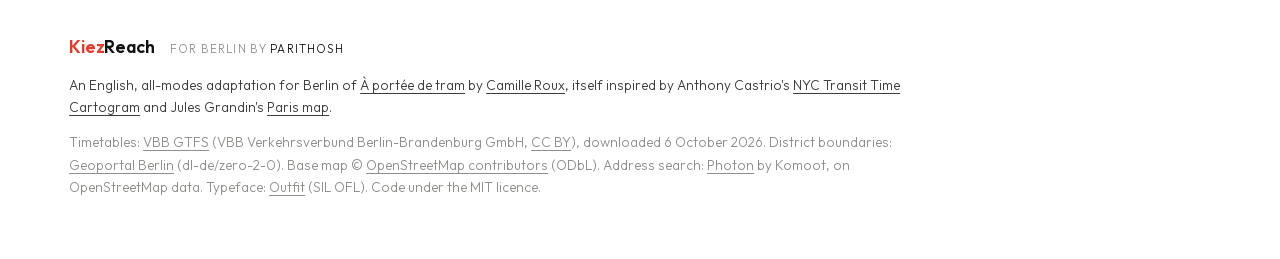
==== commit 22214711: "Rename BerlInReach to KiezReach" ====
--- a/site/index.html
+++ b/site/index.html
@@ -3,7 +3,7 @@
   <head>
     <meta charset="utf-8" />
     <meta name="viewport" content="width=device-width, initial-scale=1" />
-    <title>BerlInReach · Travel times by U-Bahn, S-Bahn, tram, train, bus and ferry</title>
+    <title>KiezReach · Travel times by U-Bahn, S-Bahn, tram, train, bus and ferry</title>
     <meta name="description" content="Travel time map of Berlin: pick a starting point and the whole city is coloured by how long it takes to get there by U-Bahn, S-Bahn, tram, regional train, bus and ferry, by day, at rush hour or at night (VBB timetable)." />
     <meta name="theme-color" content="#ffffff" />
     <meta name="color-scheme" content="light dark" />
@@ -14,22 +14,22 @@
     </script>
     <link rel="icon" href="favicon.svg" type="image/svg+xml" />
     <link rel="preload" href="fonts/outfit-latin.woff2" as="font" type="font/woff2" crossorigin />
-    <link rel="modulepreload" href="core.js?v=dccdf651" />
+    <link rel="modulepreload" href="core.js?v=d4a5fa7f" />
     <meta property="og:type" content="website" />
     <meta property="og:locale" content="en_GB" />
-    <meta property="og:site_name" content="BerlInReach" />
-    <meta property="og:title" content="BerlInReach" />
+    <meta property="og:site_name" content="KiezReach" />
+    <meta property="og:title" content="KiezReach" />
     <meta property="og:description" content="Travel time map of Berlin: pick a starting point and the whole city is coloured by how long it takes to get there by U-Bahn, S-Bahn, tram, regional train, bus and ferry, by day, at rush hour or at night (VBB timetable)." />
     <meta name="twitter:card" content="summary" />
-    <meta name="twitter:title" content="BerlInReach" />
+    <meta name="twitter:title" content="KiezReach" />
     <meta name="twitter:description" content="Travel time map of Berlin: pick a starting point and the whole city is coloured by how long it takes to get there by U-Bahn, S-Bahn, tram, regional train, bus and ferry, by day, at rush hour or at night (VBB timetable)." />
-    <script type="application/ld+json">{"@context": "https://schema.org", "@graph": [{"@type": "WebApplication", "name": "BerlInReach", "description": "Travel time map of Berlin: pick a starting point and the whole city is coloured by how long it takes to get there by U-Bahn, S-Bahn, tram, regional train, bus and ferry, by day, at rush hour or at night (VBB timetable).", "inLanguage": "en", "applicationCategory": "TravelApplication", "operatingSystem": "Web", "isAccessibleForFree": true, "spatialCoverage": {"@type": "Place", "name": "Berlin"}, "isBasedOn": ["https://tram.camilleroux.com/", "https://castrio.me/nyc/"]}, {"@type": "FAQPage", "mainEntity": [{"@type": "Question", "name": "How long does it take to cross Berlin by public transport?", "acceptedAnswer": {"@type": "Answer", "text": "From the centre (Alexanderplatz), 10% of U-Bahn, S-Bahn, tram and train stations are less than 15 minutes away and 55% less than 30 minutes, walking and waiting included. The farthest one, Wendenschloß, takes about 67 minutes."}}, {"@type": "Question", "name": "How often do the U-Bahn and S-Bahn run?", "acceptedAnswer": {"@type": "Answer", "text": "On a weekday between 7:00 and 20:00, the typical gap between two trains is U1: 10 min, U2: 4.4 min, U3: 5 min, U4: 6.7 min, U5: 4.9 min, U6: 4.6 min, U7: 5 min, U8: 5 min, U9: 4.3 min, S1: 9.7 min, S2: 10 min, S3: 10 min, S5: 10 min, S7: 10 min, S8: 20 min, S9: 20 min, S15: 10 min, S25: 20 min, S26: 20 min, S41: 5.3 min, S42: 5.3 min, S46: 19.7 min, S47: 20 min, S75: 10 min, S85: 20 min. The most frequent at rush hour is Tram M4, every 3.2 minutes."}}, {"@type": "Question", "name": "Where do the timetables come from?", "acceptedAnswer": {"@type": "Answer", "text": "From the official VBB timetable in GTFS format (VBB Verkehrsverbund Berlin-Brandenburg GmbH, CC BY), downloaded on 6 October 2026 and valid until 12 December 2026. Times are those of Tuesday 6 October 2026, between 7:00 and 20:00."}}, {"@type": "Question", "name": "Which modes of transport are included?", "acceptedAnswer": {"@type": "Answer", "text": "All of them: U-Bahn, S-Bahn, tram, regional trains (RE, RB, FEX), buses and BVG ferries. Untick a mode under the map to see the city without it — for example only the rail network, or everything but buses."}}, {"@type": "Question", "name": "What do Day, Rush hour and Night mean?", "acceptedAnswer": {"@type": "Answer", "text": "Three slices of the same weekday timetable (Tuesday 6 October 2026): Day is 7:00–20:00, Rush hour 7:00–9:00, and Night 1:30–3:30 the following morning, when the U-Bahn and most of the S-Bahn have stopped and night buses and night trams take over. Waits are capped at 15 minutes by day and 30 minutes at night."}}, {"@type": "Question", "name": "What does the bike option do?", "acceptedAnswer": {"@type": "Answer", "text": "It replaces the walk to the first stop and from the last one (or the whole trip, when that is quicker) with a bike ride at 15 km/h, plus 2 minutes to unlock and park. Stations up to 6 km away are then worth reaching. Changes between lines are still on foot, and taking the bike along is assumed to be allowed."}}, {"@type": "Question", "name": "How are travel times calculated?", "acceptedAnswer": {"@type": "Answer", "text": "For each trip: walking to the stop at 4.5 km/h, waiting half of the time between two departures, the scheduled time between stops, and 1.5 minutes of walking for each change (plus a minute or so to reach underground and main-line platforms). The Spree, the Havel, the Dahme, the big canals and the lakes can only be crossed over a bridge. No real-time data or disruptions: this is the city “on paper”."}}, {"@type": "Question", "name": "Who made this map?", "acceptedAnswer": {"@type": "Answer", "text": "It adapts À portée de tram by Camille Roux (MIT licence) to Berlin, in English and with every mode of transport. The idea comes from Anthony Castrio's NYC Transit Time Cartogram, adapted to Paris by Jules Grandin (C'est encore loin ?)."}}]}]}</script>
-    <link rel="stylesheet" href="styles.css?v=d682ea22" />
+    <script type="application/ld+json">{"@context": "https://schema.org", "@graph": [{"@type": "WebApplication", "name": "KiezReach", "description": "Travel time map of Berlin: pick a starting point and the whole city is coloured by how long it takes to get there by U-Bahn, S-Bahn, tram, regional train, bus and ferry, by day, at rush hour or at night (VBB timetable).", "inLanguage": "en", "applicationCategory": "TravelApplication", "operatingSystem": "Web", "isAccessibleForFree": true, "spatialCoverage": {"@type": "Place", "name": "Berlin"}, "isBasedOn": ["https://tram.camilleroux.com/", "https://castrio.me/nyc/"]}, {"@type": "FAQPage", "mainEntity": [{"@type": "Question", "name": "How long does it take to cross Berlin by public transport?", "acceptedAnswer": {"@type": "Answer", "text": "From the centre (Alexanderplatz), 10% of U-Bahn, S-Bahn, tram and train stations are less than 15 minutes away and 55% less than 30 minutes, walking and waiting included. The farthest one, Wendenschloß, takes about 67 minutes."}}, {"@type": "Question", "name": "How often do the U-Bahn and S-Bahn run?", "acceptedAnswer": {"@type": "Answer", "text": "On a weekday between 7:00 and 20:00, the typical gap between two trains is U1: 10 min, U2: 4.4 min, U3: 5 min, U4: 6.7 min, U5: 4.9 min, U6: 4.6 min, U7: 5 min, U8: 5 min, U9: 4.3 min, S1: 9.7 min, S2: 10 min, S3: 10 min, S5: 10 min, S7: 10 min, S8: 20 min, S9: 20 min, S15: 10 min, S25: 20 min, S26: 20 min, S41: 5.3 min, S42: 5.3 min, S46: 19.7 min, S47: 20 min, S75: 10 min, S85: 20 min. The most frequent at rush hour is Tram M4, every 3.2 minutes."}}, {"@type": "Question", "name": "Where do the timetables come from?", "acceptedAnswer": {"@type": "Answer", "text": "From the official VBB timetable in GTFS format (VBB Verkehrsverbund Berlin-Brandenburg GmbH, CC BY), downloaded on 6 October 2026 and valid until 12 December 2026. Times are those of Tuesday 6 October 2026, between 7:00 and 20:00."}}, {"@type": "Question", "name": "Which modes of transport are included?", "acceptedAnswer": {"@type": "Answer", "text": "All of them: U-Bahn, S-Bahn, tram, regional trains (RE, RB, FEX), buses and BVG ferries. Untick a mode under the map to see the city without it — for example only the rail network, or everything but buses."}}, {"@type": "Question", "name": "What do Day, Rush hour and Night mean?", "acceptedAnswer": {"@type": "Answer", "text": "Three slices of the same weekday timetable (Tuesday 6 October 2026): Day is 7:00–20:00, Rush hour 7:00–9:00, and Night 1:30–3:30 the following morning, when the U-Bahn and most of the S-Bahn have stopped and night buses and night trams take over. Waits are capped at 15 minutes by day and 30 minutes at night."}}, {"@type": "Question", "name": "What does the bike option do?", "acceptedAnswer": {"@type": "Answer", "text": "It replaces the walk to the first stop and from the last one (or the whole trip, when that is quicker) with a bike ride at 15 km/h, plus 2 minutes to unlock and park. Stations up to 6 km away are then worth reaching. Changes between lines are still on foot, and taking the bike along is assumed to be allowed."}}, {"@type": "Question", "name": "How are travel times calculated?", "acceptedAnswer": {"@type": "Answer", "text": "For each trip: walking to the stop at 4.5 km/h, waiting half of the time between two departures, the scheduled time between stops, and 1.5 minutes of walking for each change (plus a minute or so to reach underground and main-line platforms). The Spree, the Havel, the Dahme, the big canals and the lakes can only be crossed over a bridge. No real-time data or disruptions: this is the city “on paper”."}}, {"@type": "Question", "name": "Who made this map?", "acceptedAnswer": {"@type": "Answer", "text": "It adapts À portée de tram by Camille Roux (MIT licence) to Berlin, in English and with every mode of transport. The idea comes from Anthony Castrio's NYC Transit Time Cartogram, adapted to Paris by Jules Grandin (C'est encore loin ?)."}}]}]}</script>
+    <link rel="stylesheet" href="styles.css?v=d86cdc35" />
   </head>
   <body>
     <script id="city-config" type="application/json">{"slug": "berlin", "name": "Berlin", "dataVersion": "4196ebc7", "defaultFrom": {"lat": 52.52165, "lon": 13.41117, "label": "Alexanderplatz"}, "searchBbox": [52.33, 13.08, 52.68, 13.77]}</script>
     <header class="bar">
-      <a class="bar-brand" href="./" aria-label="BerlInReach">Berl<span class="in">In</span>Reach</a>
+      <a class="bar-brand" href="./" aria-label="KiezReach"><span class="kiez">Kiez</span>Reach</a>
       <nav class="bar-right" aria-label="Main navigation">
         <a href="#map">Map</a>
         <a href="meet.html">Where to meet?</a>
@@ -46,7 +46,7 @@
     <main class="page">
       <section class="hero">
         <div class="hero-text">
-          <h1 class="wordmark" aria-label="BerlInReach">Berl<span class="in">In</span>Reach</h1>
+          <h1 class="wordmark" aria-label="KiezReach"><span class="kiez">Kiez</span>Reach</h1>
           <p class="tagline">Travel time across Berlin by U-Bahn, S-Bahn, tram, train, bus and ferry</p>
         </div>
         <p class="byline">For Berlin by <a href="https://github.com/parithosh">Parithosh</a></p>
@@ -338,7 +338,7 @@
 
     <footer class="site-footer">
       <div class="footer-inner">
-        <p class="footer-brand">Berl<span class="in">In</span>Reach <span class="footer-byline">For Berlin by <a href="https://github.com/parithosh">Parithosh</a></span></p>
+        <p class="footer-brand"><span class="kiez">Kiez</span>Reach <span class="footer-byline">For Berlin by <a href="https://github.com/parithosh">Parithosh</a></span></p>
         <p>
           An English, all-modes adaptation for Berlin of <a href="https://tram.camilleroux.com/">À portée de tram</a>
           by <a href="https://www.camilleroux.com/">Camille Roux</a>, itself inspired by Anthony Castrio's
@@ -356,6 +356,6 @@
     </footer>
 
     <div id="toast" class="toast" role="status" hidden></div>
-    <script type="module" src="app.js?v=e6eacacc"></script>
+    <script type="module" src="app.js?v=85f3f530"></script>
   </body>
 </html>
--- a/site/styles.css
+++ b/site/styles.css
@@ -1,4 +1,4 @@
-/* BerlInReach. Minimal monochrome style after ethlabs.org: Outfit, near-black ink on white, hairline rules,
+/* KiezReach. Minimal monochrome style after ethlabs.org: Outfit, near-black ink on white, hairline rules,
    wide-tracked uppercase labels, square corners, one red accent. Layout descended from "À portée de tram" (MIT). */
 
 /* Outfit (SIL Open Font License, fonts/OFL.txt), self-hosted: one variable file per subset, weights 300–700. */
@@ -205,9 +205,8 @@
   line-height: 0.92;
 }
 
-/* The pun, and the reason it reads: in Outfit a capital I and a lowercase l are the same bar, so "In" takes the
-   accent colour wherever the name is written. */
-.in {
+/* "Kiez" (Berlin for neighbourhood) takes the accent colour wherever the name is written. */
+.kiez {
   color: var(--accent);
 }
 
